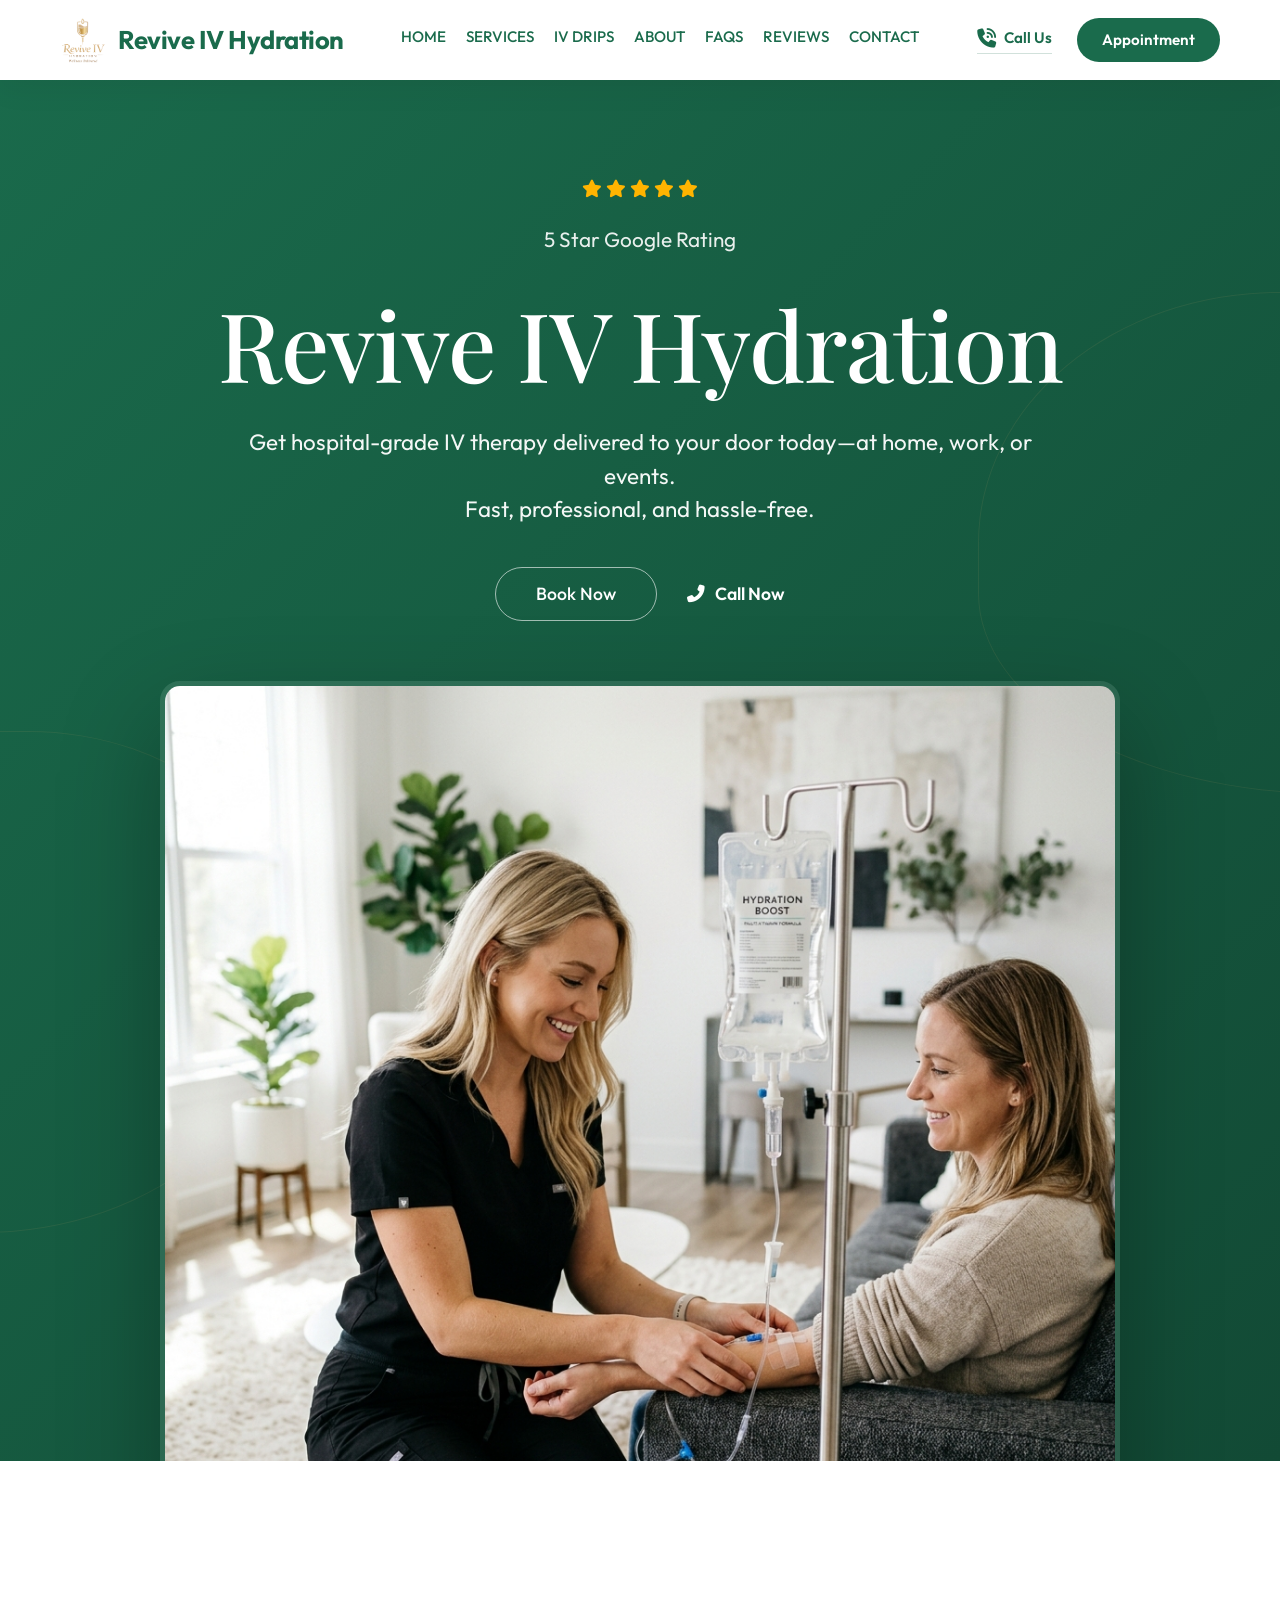
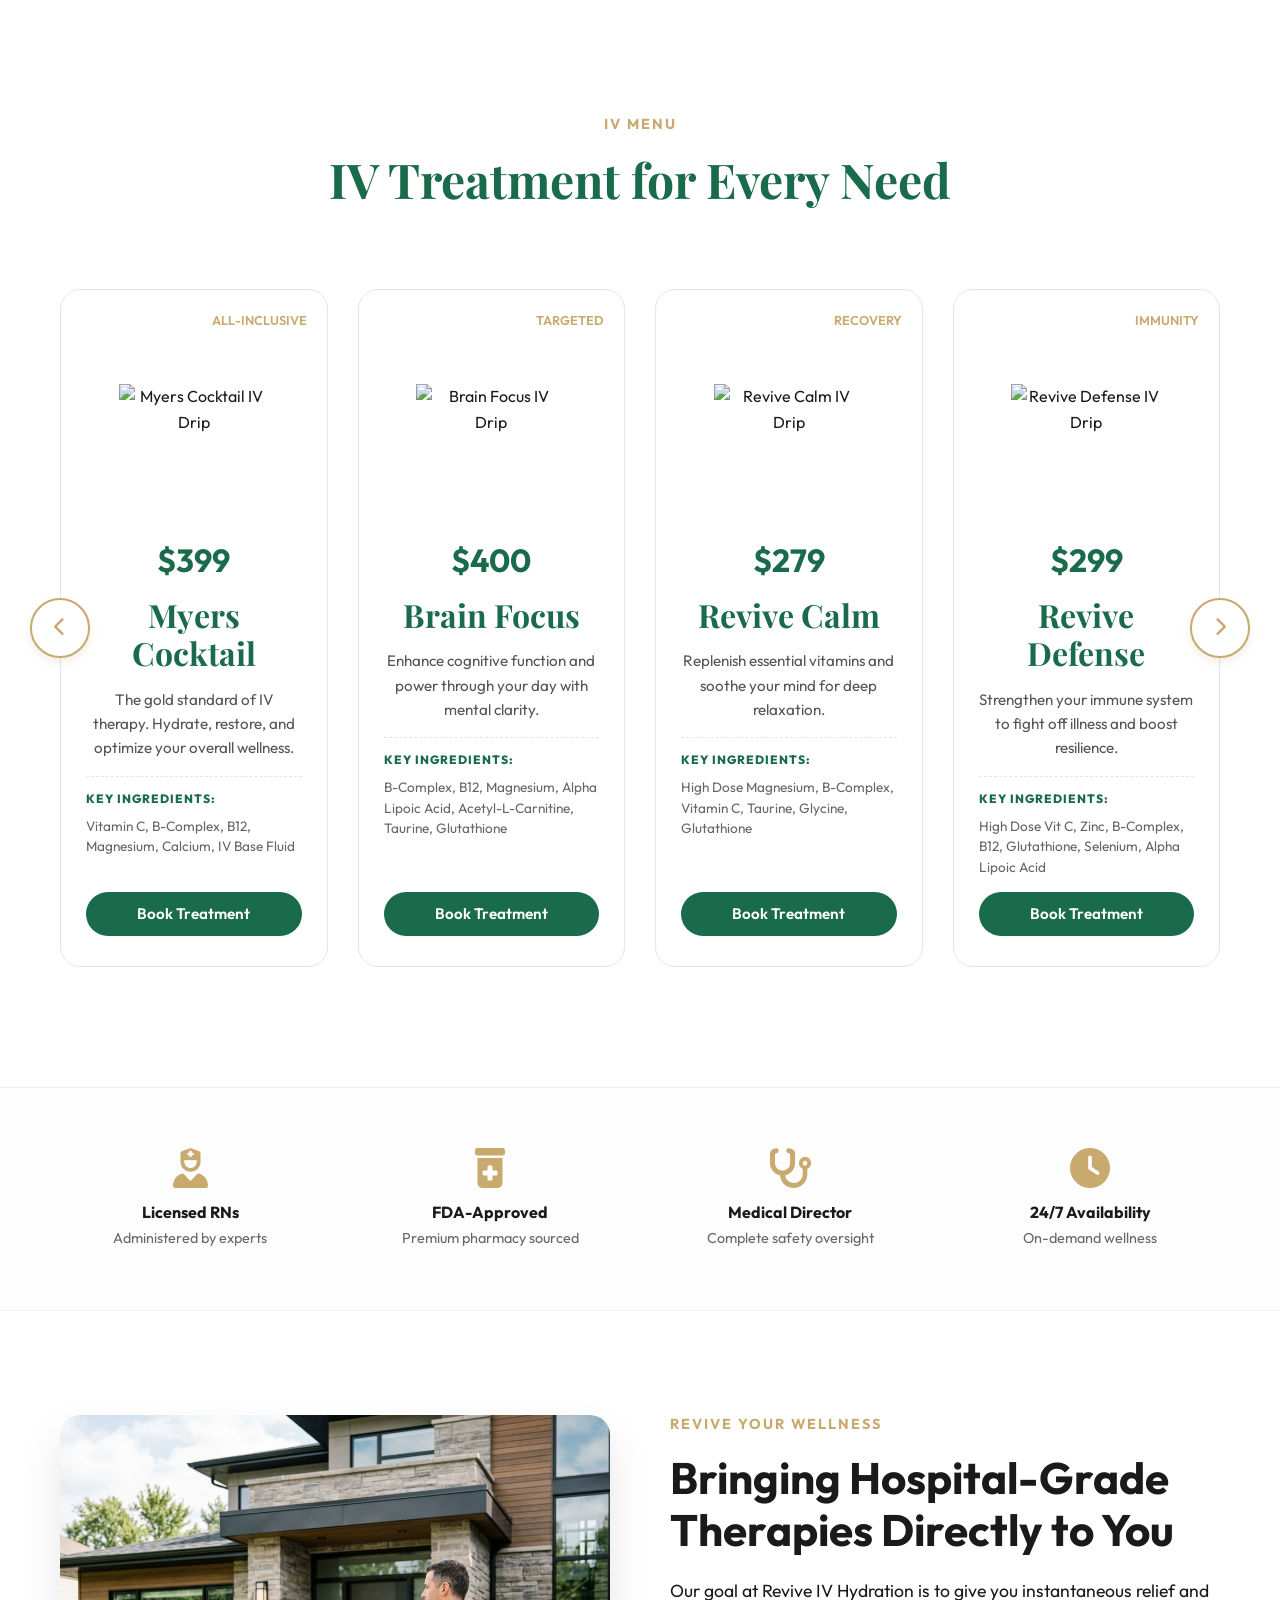
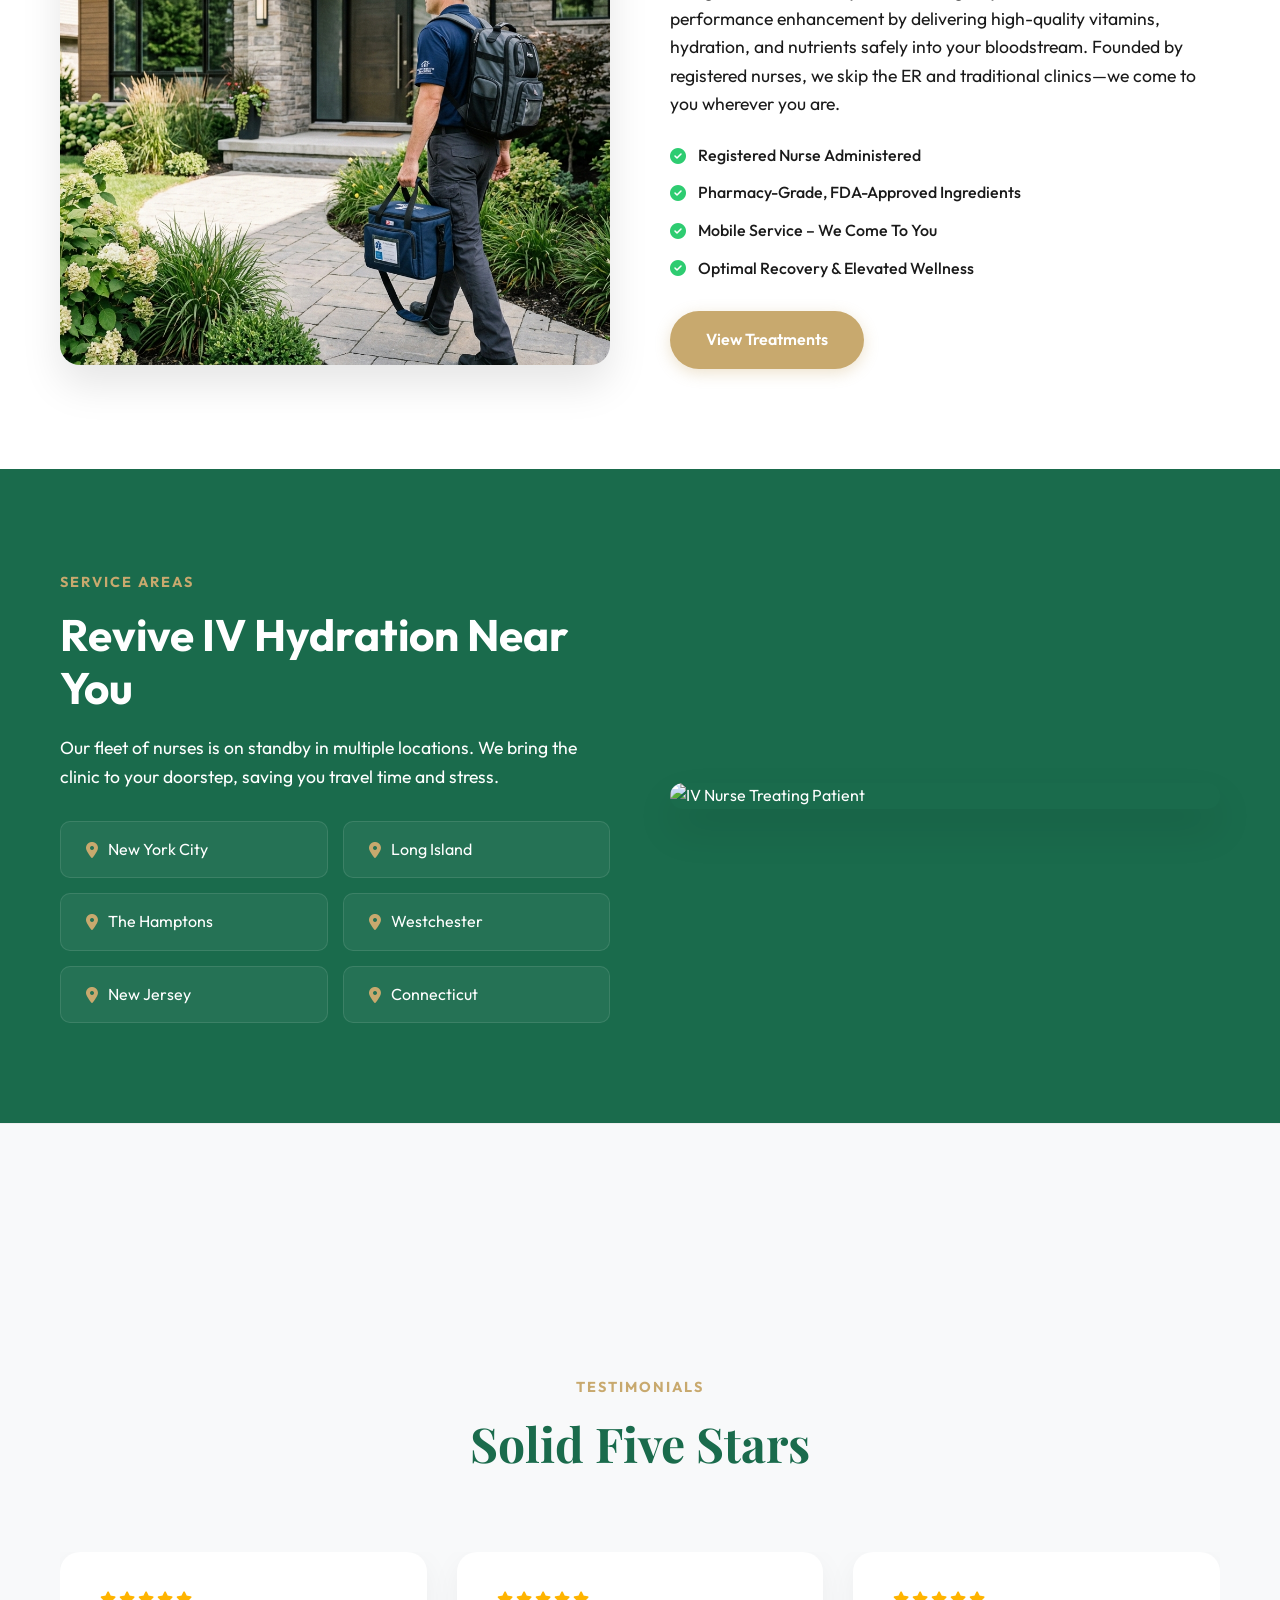
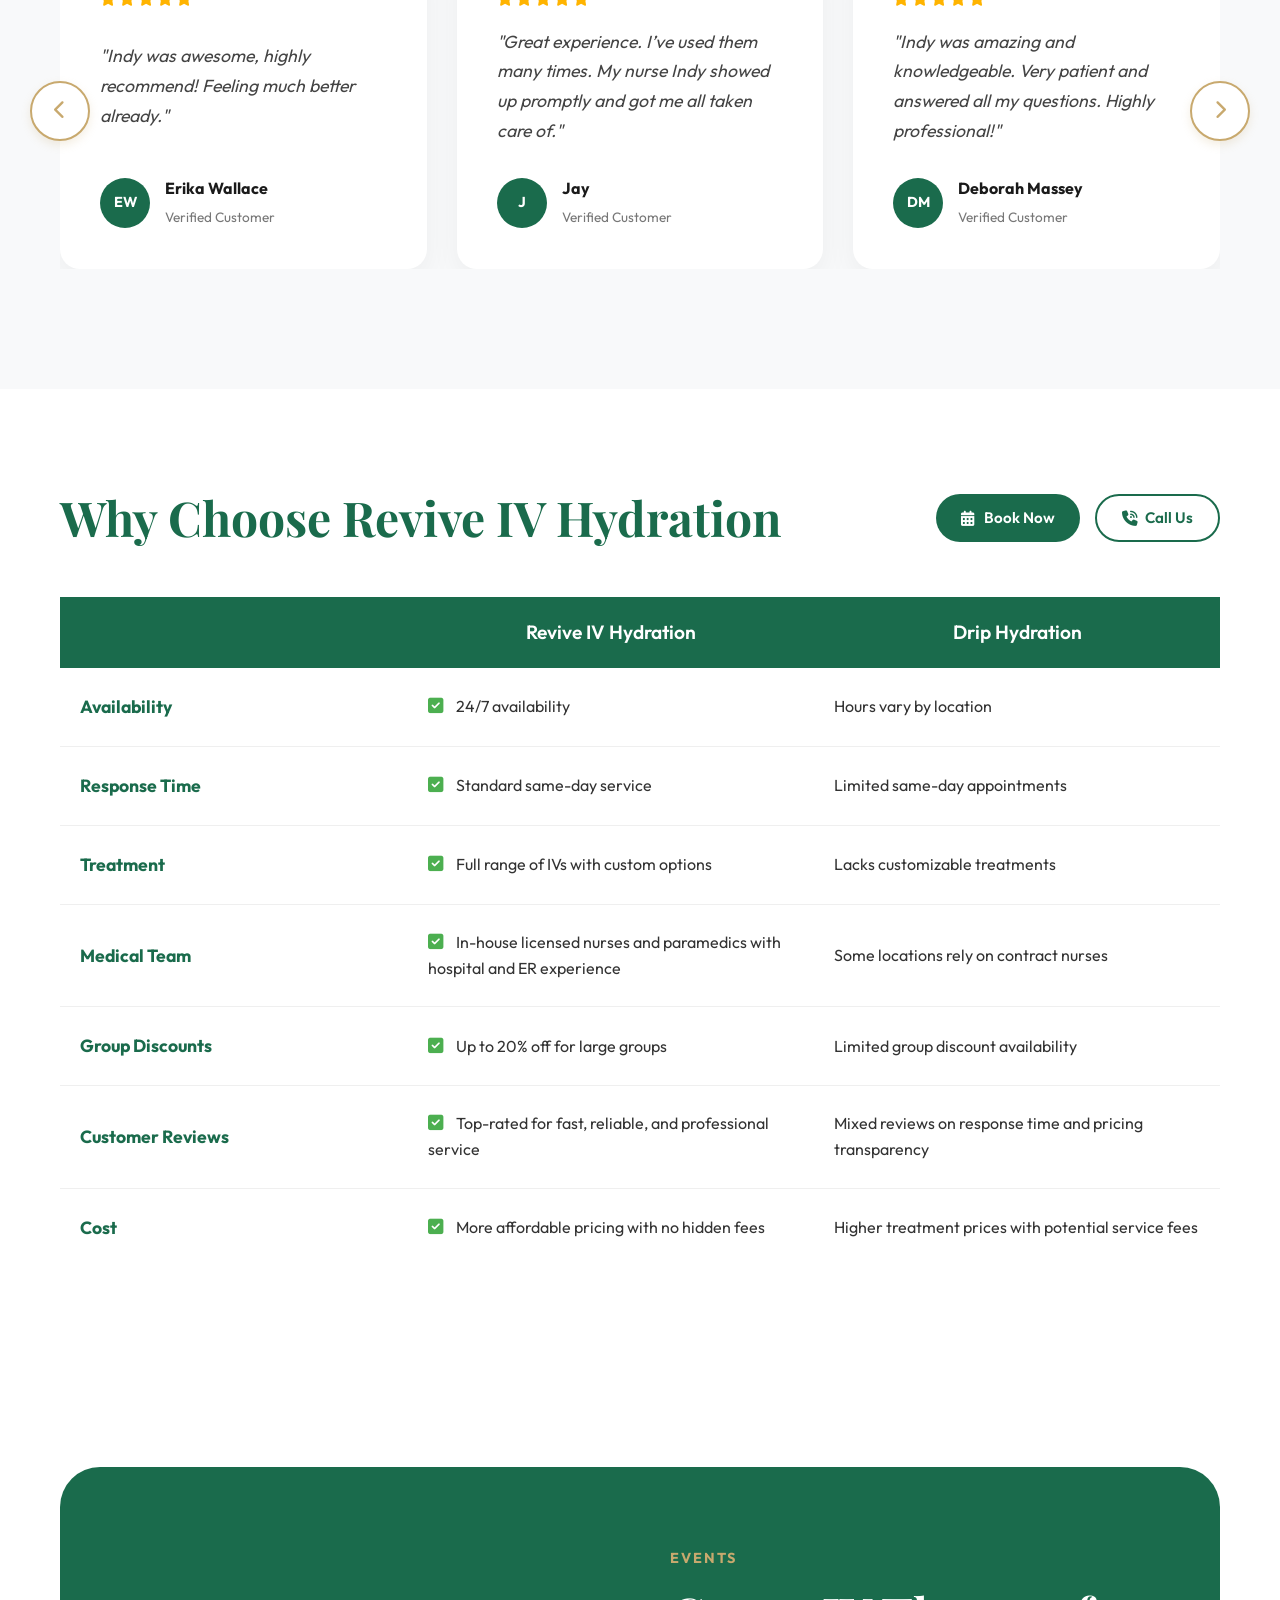
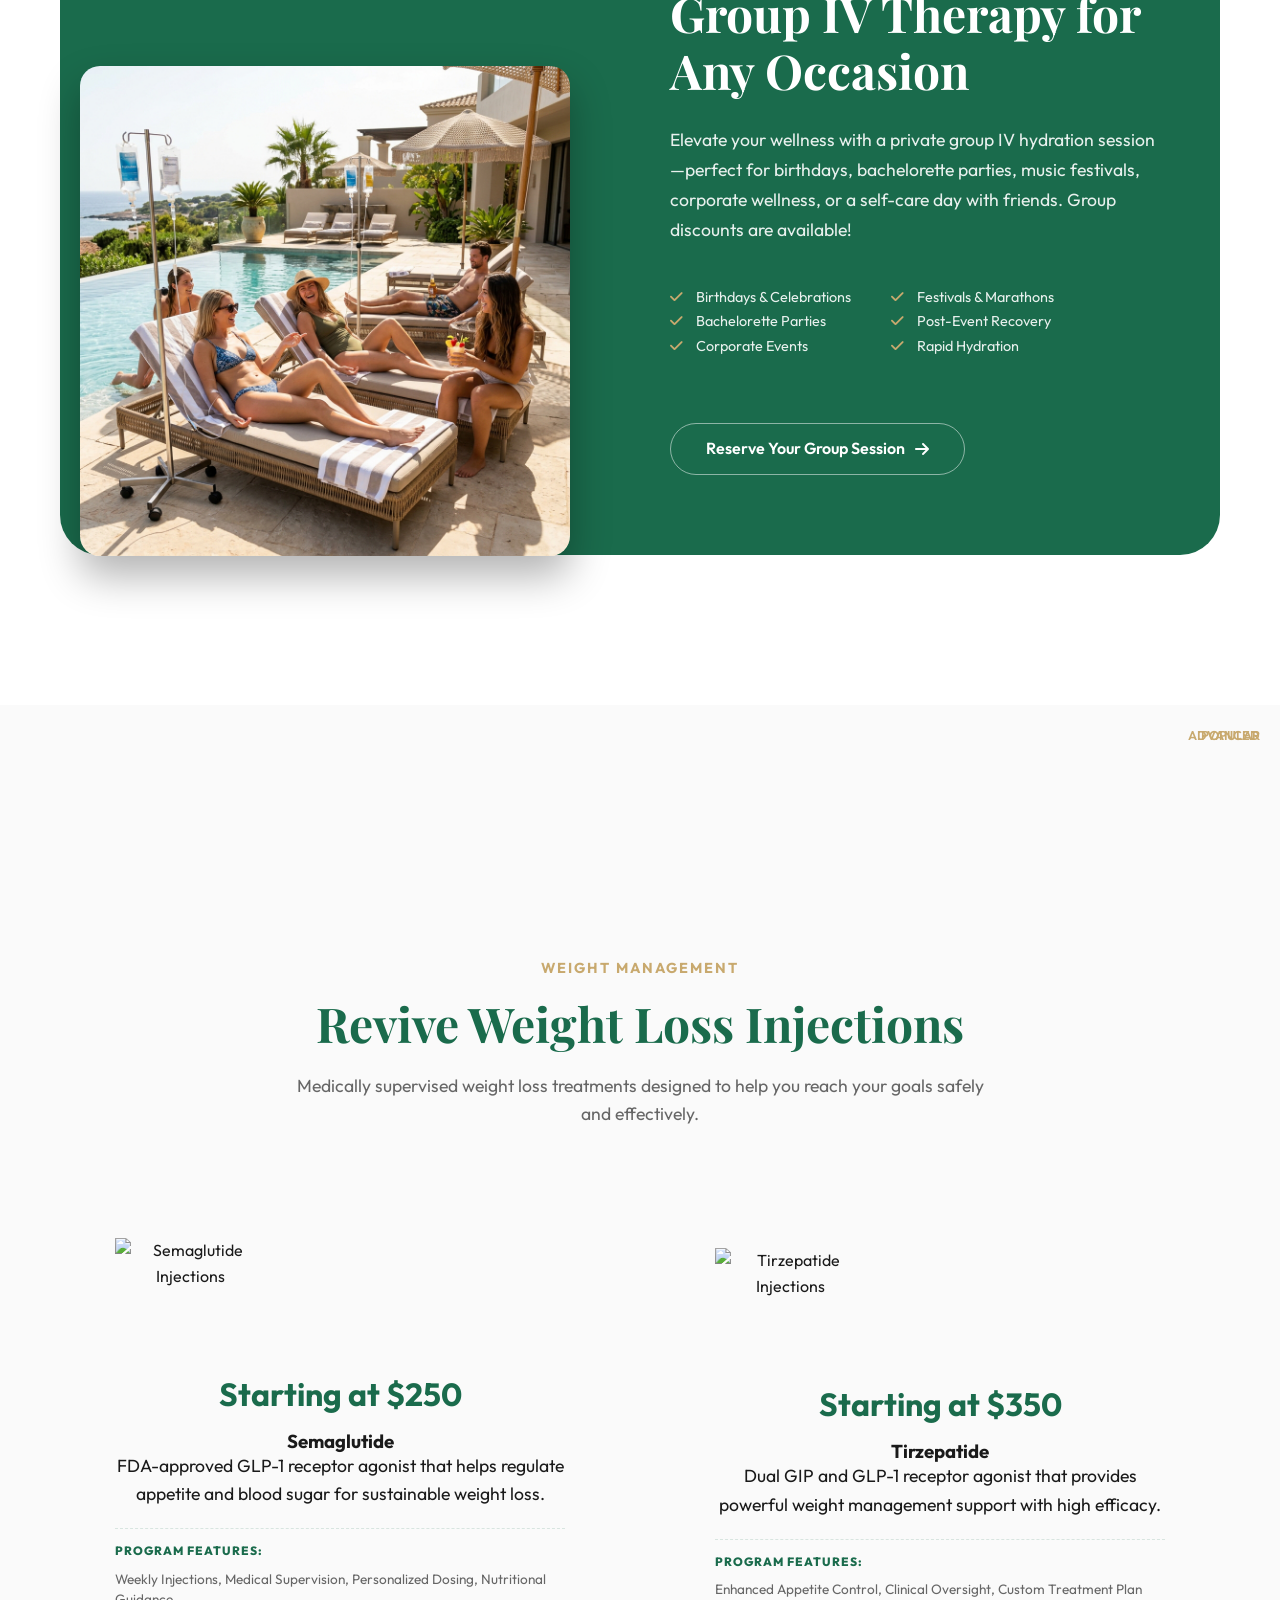
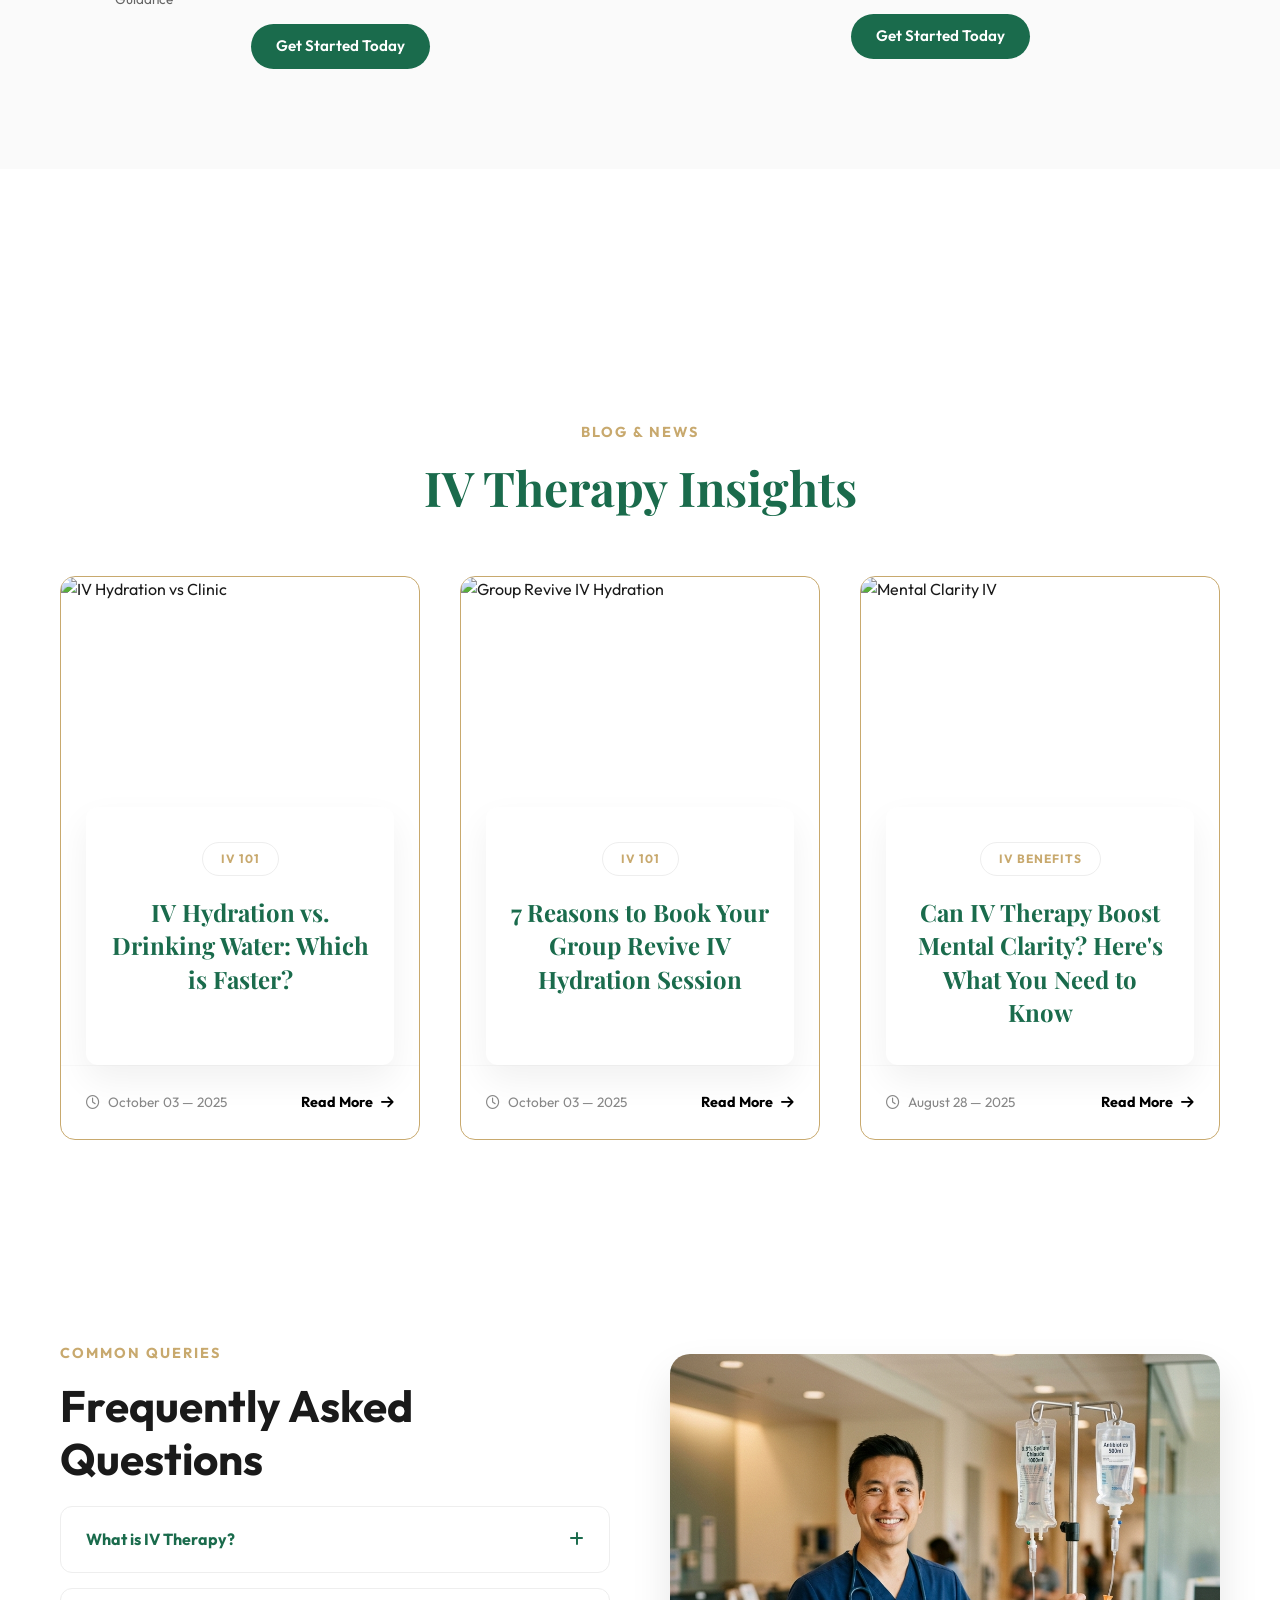
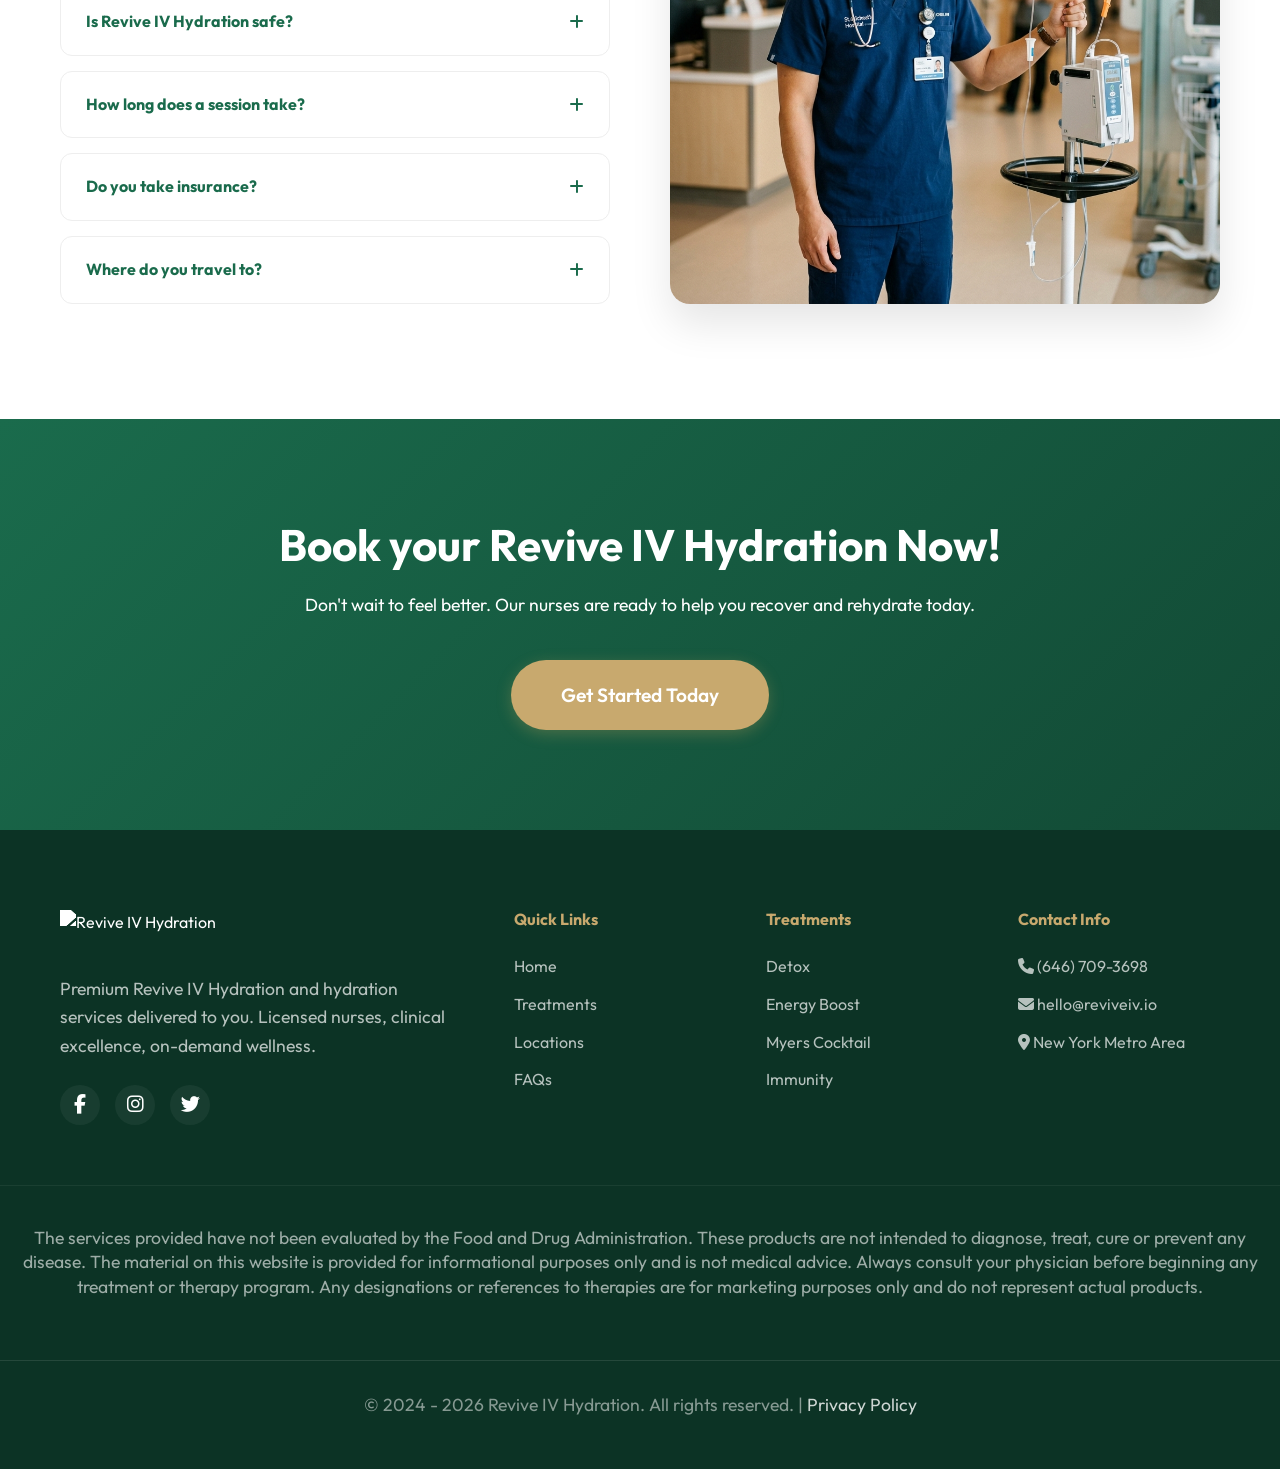
==== index.html @ 1109dfc2 "Update Revive IV site content, styles, and assets" ====
<!DOCTYPE html>
<html lang="en">
<head>
    <meta charset="UTF-8">
    <meta name="viewport" content="width=device-width, initial-scale=1.0">
    <title>IV Therapy & Hydration | Revive IV Hydration</title>
    <meta name="description" content="Feel your best with Revive IV Hydration. We offer professional IV therapy & hydration services at your home, office, or hotel.">
    
    <!-- CSS -->
    <link rel="stylesheet" href="css/style.css">
    
    <!-- Icons -->
    <link rel="stylesheet" href="https://cdnjs.cloudflare.com/ajax/libs/font-awesome/6.4.0/css/all.min.css">
    <style>
        @import url('https://fonts.googleapis.com/css2?family=Outfit:wght@300;400;500;600;700;800&family=Playfair+Display:wght@400;500;600;700&display=swap');
    </style>
</head>
<body>

    <!-- Header -->
    <header>
        <div class="container">
            <a href="#" class="logo">
                <div class="logo-wrapper">
                    <img src="assets/revive-iv-logo.png" alt="Revive IV Hydration Logo" style="height: 45px; width: auto;">
                    <span>Revive IV Hydration</span>
                </div>
            </a>
            
            <nav id="main-nav">
                <ul>
                    <li><a href="#home">HOME</a></li>
                    <li><a href="#about">SERVICES</a></li>
                    <li><a href="#treatments">IV DRIPS</a></li>
                    <li><a href="about.html">ABOUT</a></li>
                    <li><a href="#faq">FAQS</a></li>
                    <li><a href="#reviews">REVIEWS</a></li>
                    <li><a href="#contact">CONTACT</a></li>
                </ul>
            </nav>
            
            <div class="nav-actions">
                <a href="tel:6467093698" class="header-phone">
                    <i class="fa-solid fa-phone-volume"></i> Call Us
                </a>
                <a href="#" class="btn btn-navy-pill">Appointment</a>
                <div class="hamburger" id="mobile-menu-btn">
                    <i class="fas fa-bars"></i>
                </div>
            </div>
        </div>
    </header>

    <main>
        <!-- Hero Section -->
        <section id="home" class="hero">
            <div class="container text-center">
                <div class="hero-content animate-up">
                    <div class="google-rating">
                        <div class="stars">
                            <i class="fas fa-star"></i>
                            <i class="fas fa-star"></i>
                            <i class="fas fa-star"></i>
                            <i class="fas fa-star"></i>
                            <i class="fas fa-star"></i>
                        </div>
                        <span class="rating-text">5 Star Google Rating</span>
                    </div>
                    <h1 class="hero-title">Revive IV Hydration</h1>
                    <p class="hero-subtitle">Get hospital-grade IV therapy delivered to your door today—at home, work, or events.<br>Fast, professional, and hassle-free.</p>
                    <div class="hero-btns justify-center">
                        <a href="#" class="btn btn-pill-outline">Book Now</a>
                        <a href="tel:6467093698" class="call-now">
                            <i class="fas fa-phone-alt"></i> Call Now
                        </a>
                    </div>
                </div>
                <div class="hero-image-wrapper animate-up" style="animation-delay: 0.2s;">
                    <img src="assets/hero_nurse.png" alt="Revive IV Hydration Treatment" class="hero-img-main">
                </div>
            </div>
            
            <div class="hero-waves">
                <!-- Decorative wave lines could go here -->
            </div>
        </section>

        <!-- Treatments Section (Carousel) -->
        <section id="treatments" class="treatments">
            <div class="container">
                <div class="section-header text-center">
                    <span class="tagline-gold">IV Menu</span>
                    <h2 class="playfair-title">IV Treatment for Every Need</h2>
                </div>
                
                <div class="carousel-wrapper">
                    <button class="carousel-btn prev" id="prev-btn"><i class="fas fa-chevron-left"></i></button>
                    <div class="carousel-container">
                        <div class="carousel-track" id="carousel-track">
                            <!-- Myers Cocktail -->
                            <div class="treatment-card">
                                <span class="card-tag">ALL-INCLUSIVE</span>
                                <div class="card-icon-main">
                                    <img src="https://res.cloudinary.com/dpcidympa/image/upload/v1776211331/all-in-one_aqly3o.jpg" alt="Myers Cocktail IV Drip">
                                </div>
                                <div class="card-price">$399</div>
                                <h3>Myers Cocktail</h3>
                                <p>The gold standard of IV therapy. Hydrate, restore, and optimize your overall wellness.</p>
                                <div class="card-ingredients">
                                    <strong>Key Ingredients:</strong>
                                    <span>Vitamin C, B-Complex, B12, Magnesium, Calcium, IV Base Fluid</span>
                                </div>
                                <a href="https://square.link/u/uxhKANzG" class="btn btn-navy-pill">Book Treatment</a>
                            </div>

                            <!-- Brain Focus -->
                            <div class="treatment-card">
                                <span class="card-tag">TARGETED</span>
                                <div class="card-icon-main">
                                    <img src="https://res.cloudinary.com/dpcidympa/image/upload/q_auto/f_auto/v1775948552/ivvv-2-removebg-preview_y6jzjn.png" alt="Brain Focus IV Drip">
                                </div>
                                <div class="card-price">$400</div>
                                <h3>Brain Focus</h3>
                                <p>Enhance cognitive function and power through your day with mental clarity.</p>
                                <div class="card-ingredients">
                                    <strong>Key Ingredients:</strong>
                                    <span>B-Complex, B12, Magnesium, Alpha Lipoic Acid, Acetyl-L-Carnitine, Taurine, Glutathione</span>
                                </div>
                                <a href="https://square.link/u/PByJKXAp" class="btn btn-navy-pill">Book Treatment</a>
                            </div>

                            <!-- Revive Calm -->
                            <div class="treatment-card">
                                <span class="card-tag">RECOVERY</span>
                                <div class="card-icon-main">
                                    <img src="https://res.cloudinary.com/dpcidympa/image/upload/q_auto/f_auto/v1775948552/ivvv-4-removebg-preview_w67nzx.png" alt="Revive Calm IV Drip">
                                </div>
                                <div class="card-price">$279</div>
                                <h3>Revive Calm</h3>
                                <p>Replenish essential vitamins and soothe your mind for deep relaxation.</p>
                                <div class="card-ingredients">
                                    <strong>Key Ingredients:</strong>
                                    <span>High Dose Magnesium, B-Complex, Vitamin C, Taurine, Glycine, Glutathione</span>
                                </div>
                                <a href="https://square.link/u/4GJCGg8t" class="btn btn-navy-pill">Book Treatment</a>
                            </div>

                            <!-- Revive Defense -->
                            <div class="treatment-card">
                                <span class="card-tag">IMMUNITY</span>
                                <div class="card-icon-main">
                                    <img src="https://res.cloudinary.com/dpcidympa/image/upload/q_auto/f_auto/v1775948553/ivvv-3-removebg-preview_umoxbk.png" alt="Revive Defense IV Drip">
                                </div>
                                <div class="card-price">$299</div>
                                <h3>Revive Defense</h3>
                                <p>Strengthen your immune system to fight off illness and boost resilience.</p>
                                <div class="card-ingredients">
                                    <strong>Key Ingredients:</strong>
                                    <span>High Dose Vit C, Zinc, B-Complex, B12, Glutathione, Selenium, Alpha Lipoic Acid</span>
                                </div>
                                <a href="https://square.link/u/UyC1nJok" class="btn btn-navy-pill">Book Treatment</a>
                            </div>

                            <!-- Beautify -->
                            <div class="treatment-card">
                                <span class="card-tag">BEAUTY</span>
                                <div class="card-icon-main">
                                    <img src="https://res.cloudinary.com/dpcidympa/image/upload/q_auto/f_auto/v1775948552/ivvv-5-removebg-preview_fbzea1.png" alt="Beautify IV Drip">
                                </div>
                                <div class="card-price">$299</div>
                                <h3>Beautify</h3>
                                <p>Promote radiant skin, healthy hair, and strong nails with essential beauty nutrients.</p>
                                <div class="card-ingredients">
                                    <strong>Key Ingredients:</strong>
                                    <span>High Dose Glutathione, Vit C, Biotin, B-Complex, Zinc, Alpha Lipoic Acid, Collagen-support</span>
                                </div>
                                <a href="https://square.link/u/Ln9ttxEl" class="btn btn-navy-pill">Book Treatment</a>
                            </div>

                            <!-- Liquid Gold -->
                            <div class="treatment-card">
                                <span class="card-tag">HANGOVER CURE</span>
                                <div class="card-icon-main">
                                    <img src="https://res.cloudinary.com/dpcidympa/image/upload/q_auto/f_auto/v1775948553/ivvv-1-removebg-preview_haxd9b.png" alt="Liquid Gold IV Drip">
                                </div>
                                <div class="card-price">$259</div>
                                <h3>Liquid Gold</h3>
                                <p>The ultimate hydration and vitamin replenishment blend for rapid recovery.</p>
                                <div class="card-ingredients">
                                    <strong>Key Ingredients:</strong>
                                    <span>B-Complex, B12, Vit C, Magnesium, Calcium, Zinc, Electrolytes, Anti-nausea/inf (opt)</span>
                                </div>
                                <a href="https://square.link/u/PZKcRCjW" class="btn btn-navy-pill">Book Treatment</a>
                            </div>

                            <!-- Revive Recovery -->
                            <div class="treatment-card">
                                <span class="card-tag">ATHLETIC RECOVERY</span>
                                <div class="card-icon-main">
                                    <img src="https://res.cloudinary.com/dpcidympa/image/upload/q_auto/f_auto/v1775948553/ivvv-6-removebg-preview_m1jap5.png" alt="Revive Recovery IV Drip">
                                </div>
                                <div class="card-price">$279</div>
                                <h3>Revive Recovery</h3>
                                <p>Accelerate muscle repair, reduce soreness, and bounce back fast from intense physical exertion.</p>
                                <div class="card-ingredients">
                                    <strong>Key Ingredients:</strong>
                                    <span>Electrolytes, Magnesium, B-Complex, B12, Vit C, Amino Acids, Taurine</span>
                                </div>
                                <a href="https://square.link/u/Tb6Mtc3w" class="btn btn-navy-pill">Book Treatment</a>
                            </div>
                        </div>
                    </div>
                    <button class="carousel-btn next" id="next-btn"><i class="fas fa-chevron-right"></i></button>
                </div>
            </div>
        </section>

        <!-- Trust Badges Section -->
        <section class="trust-badges" style="padding: 60px 0; background: #fdfdfd; border-top: 1px solid #eee; border-bottom: 1px solid #eee;">
            <div class="container">
                <div class="trust-grid" style="display: grid; grid-template-columns: repeat(auto-fit, minmax(200px, 1fr)); gap: 40px; text-align: center;">
                    <div class="trust-item">
                        <i class="fas fa-user-nurse" style="font-size: 2.5rem; color: var(--accent); margin-bottom: 15px;"></i>
                        <h4 style="margin-bottom: 5px;">Licensed RNs</h4>
                        <p style="font-size: 0.9rem; color: #666; margin-bottom: 0;">Administered by experts</p>
                    </div>
                    <div class="trust-item">
                        <i class="fas fa-prescription-bottle-medical" style="font-size: 2.5rem; color: var(--accent); margin-bottom: 15px;"></i>
                        <h4 style="margin-bottom: 5px;">FDA-Approved</h4>
                        <p style="font-size: 0.9rem; color: #666; margin-bottom: 0;">Premium pharmacy sourced</p>
                    </div>
                    <div class="trust-item">
                        <i class="fas fa-stethoscope" style="font-size: 2.5rem; color: var(--accent); margin-bottom: 15px;"></i>
                        <h4 style="margin-bottom: 5px;">Medical Director</h4>
                        <p style="font-size: 0.9rem; color: #666; margin-bottom: 0;">Complete safety oversight</p>
                    </div>
                    <div class="trust-item">
                        <i class="fas fa-clock" style="font-size: 2.5rem; color: var(--accent); margin-bottom: 15px;"></i>
                        <h4 style="margin-bottom: 5px;">24/7 Availability</h4>
                        <p style="font-size: 0.9rem; color: #666; margin-bottom: 0;">On-demand wellness</p>
                    </div>
                </div>
            </div>
        </section>

        <!-- Recovery Section -->
        <section id="about" class="recovery">
            <div class="container grid-2">
                <div class="feature-image">
                    <img src="assets/delivery.png" alt="Nurse at Door">
                </div>
                <div class="feature-content">
                    <span class="tagline-gold">Revive Your Wellness</span>
                    <h2>Bringing Hospital-Grade Therapies Directly to You</h2>
                    <p>Our goal at Revive IV Hydration is to give you instantaneous relief and performance enhancement by delivering high-quality vitamins, hydration, and nutrients safely into your bloodstream. Founded by registered nurses, we skip the ER and traditional clinics—we come to you wherever you are.</p>
                    <ul class="feature-list">
                        <li><i class="fas fa-check-circle"></i> Registered Nurse Administered</li>
                        <li><i class="fas fa-check-circle"></i> Pharmacy-Grade, FDA-Approved Ingredients</li>
                        <li><i class="fas fa-check-circle"></i> Mobile Service – We Come To You</li>
                        <li><i class="fas fa-check-circle"></i> Optimal Recovery & Elevated Wellness</li>
                    </ul>
                    <a href="#treatments" class="btn btn-gold">View Treatments</a>
                </div>
            </div>
        </section>

        <!-- Locations Section -->
        <section id="locations" class="locations">
            <div class="container grid-2">
                <div class="locations-content">
                    <span class="tagline-gold">Service Areas</span>
                    <h2>Revive IV Hydration Near You</h2>
                    <p>Our fleet of nurses is on standby in multiple locations. We bring the clinic to your doorstep, saving you travel time and stress.</p>
                    <div class="locations-list">
                        <div class="location-item"><i class="fas fa-location-dot"></i> New York City</div>
                        <div class="location-item"><i class="fas fa-location-dot"></i> Long Island</div>
                        <div class="location-item"><i class="fas fa-location-dot"></i> The Hamptons</div>
                        <div class="location-item"><i class="fas fa-location-dot"></i> Westchester</div>
                        <div class="location-item"><i class="fas fa-location-dot"></i> New Jersey</div>
                        <div class="location-item"><i class="fas fa-location-dot"></i> Connecticut</div>
                    </div>
                </div>
                <div class="feature-image">
                    <img src="https://mobileivdrip.com/wp-content/uploads/2024/09/IV-Therapy-Scottsdale.webp" alt="IV Nurse Treating Patient">
                </div>
            </div>
        </section>

        <!-- Testimonials (Carousel) -->
        <section id="reviews" class="testimonials">
            <div class="container">
                <div class="section-header text-center">
                    <span class="tagline-gold">Testimonials</span>
                    <h2 class="playfair-title">Solid Five Stars</h2>
                </div>
                
                <div class="reviews-wrapper">
                    <button class="carousel-btn prev" id="rev-prev-btn"><i class="fas fa-chevron-left"></i></button>
                    <div class="reviews-container">
                        <div class="reviews-track" id="reviews-track">
                            <div class="review-card">
                                <div class="stars"><i class="fas fa-star"></i><i class="fas fa-star"></i><i class="fas fa-star"></i><i class="fas fa-star"></i><i class="fas fa-star"></i></div>
                                <p>"Indy was awesome, highly recommend! Feeling much better already."</p>
                                <div class="reviewer">
                                    <div class="reviewer-img">EW</div>
                                    <div class="reviewer-info">
                                        <strong>Erika Wallace</strong>
                                        <span>Verified Customer</span>
                                    </div>
                                </div>
                            </div>
                            <div class="review-card">
                                <div class="stars"><i class="fas fa-star"></i><i class="fas fa-star"></i><i class="fas fa-star"></i><i class="fas fa-star"></i><i class="fas fa-star"></i></div>
                                <p>"Great experience. I’ve used them many times. My nurse Indy showed up promptly and got me all taken care of."</p>
                                <div class="reviewer">
                                    <div class="reviewer-img">J</div>
                                    <div class="reviewer-info">
                                        <strong>Jay</strong>
                                        <span>Verified Customer</span>
                                    </div>
                                </div>
                            </div>
                            <div class="review-card">
                                <div class="stars"><i class="fas fa-star"></i><i class="fas fa-star"></i><i class="fas fa-star"></i><i class="fas fa-star"></i><i class="fas fa-star"></i></div>
                                <p>"Indy was amazing and knowledgeable. Very patient and answered all my questions. Highly professional!"</p>
                                <div class="reviewer">
                                    <div class="reviewer-img">DM</div>
                                    <div class="reviewer-info">
                                        <strong>Deborah Massey</strong>
                                        <span>Verified Customer</span>
                                    </div>
                                </div>
                            </div>
                            <!-- Duplicate for smoother loop if needed, or handled via JS -->
                        </div>
                    </div>
                    <button class="carousel-btn next" id="rev-next-btn"><i class="fas fa-chevron-right"></i></button>
                </div>
            </div>
        </section>

        <!-- Comparison Section -->
        <section class="comparison">
            <div class="container">
                <div class="comparison-header">
                    <h2 class="playfair-title">Why Choose Revive IV Hydration</h2>
                    <div class="header-actions">
                        <a href="#" class="btn btn-navy-pill"><i class="fas fa-calendar-alt"></i> Book Now</a>
                        <a href="tel:6467093698" class="btn btn-outline-pill"><i class="fa-solid fa-phone-volume"></i> Call Us</a>
                    </div>
                </div>
                
                <div class="table-wrapper">
                    <table class="comparison-table">
                        <thead>
                            <tr>
                                <th></th>
                                <th>Revive IV Hydration</th>
                                <th>Drip Hydration</th>
                            </tr>
                        </thead>
                        <tbody>
                            <tr>
                                <td><strong>Availability</strong></td>
                                <td><i class="fas fa-check-square"></i> 24/7 availability</td>
                                <td>Hours vary by location</td>
                            </tr>
                            <tr>
                                <td><strong>Response Time</strong></td>
                                <td><i class="fas fa-check-square"></i> Standard same-day service</td>
                                <td>Limited same-day appointments</td>
                            </tr>
                            <tr>
                                <td><strong>Treatment</strong></td>
                                <td><i class="fas fa-check-square"></i> Full range of IVs with custom options</td>
                                <td>Lacks customizable treatments</td>
                            </tr>
                            <tr>
                                <td><strong>Medical Team</strong></td>
                                <td><i class="fas fa-check-square"></i> In-house licensed nurses and paramedics with hospital and ER experience</td>
                                <td>Some locations rely on contract nurses</td>
                            </tr>
                            <tr>
                                <td><strong>Group Discounts</strong></td>
                                <td><i class="fas fa-check-square"></i> Up to 20% off for large groups</td>
                                <td>Limited group discount availability</td>
                            </tr>
                            <tr>
                                <td><strong>Customer Reviews</strong></td>
                                <td><i class="fas fa-check-square"></i> Top-rated for fast, reliable, and professional service</td>
                                <td>Mixed reviews on response time and pricing transparency</td>
                            </tr>
                            <tr>
                                <td><strong>Cost</strong></td>
                                <td><i class="fas fa-check-square"></i> More affordable pricing with no hidden fees</td>
                                <td>Higher treatment prices with potential service fees</td>
                            </tr>
                        </tbody>
                    </table>
                </div>
            </div>
        </section>

        <!-- Events & Group Therapy Section -->
        <section id="events" class="events-group">
            <div class="container">
                <div class="events-box">
                    <div class="events-grid">
                        <div class="events-image-col">
                            <img src="assets/poolside.png" alt="Group IV Therapy Poolside" class="overlap-image">
                        </div>
                        <div class="events-content-col">
                            <span class="tagline-gold-small">Events</span>
                            <h2 class="playfair-title white-text">Group IV Therapy for Any Occasion</h2>
                            <p class="white-text-p">Elevate your wellness with a private group IV hydration session—perfect for birthdays, bachelorette parties, music festivals, corporate wellness, or a self-care day with friends. Group discounts are available!</p>
                            <div style="display: flex; gap: 40px; margin: 25px 0;">
                                <ul class="white-text-p" style="list-style: none; padding: 0; font-size: 0.9rem;">
                                    <li><i class="fas fa-check" style="color: var(--accent); margin-right: 10px;"></i> Birthdays & Celebrations</li>
                                    <li><i class="fas fa-check" style="color: var(--accent); margin-right: 10px;"></i> Bachelorette Parties</li>
                                    <li><i class="fas fa-check" style="color: var(--accent); margin-right: 10px;"></i> Corporate Events</li>
                                </ul>
                                <ul class="white-text-p" style="list-style: none; padding: 0; font-size: 0.9rem;">
                                    <li><i class="fas fa-check" style="color: var(--accent); margin-right: 10px;"></i> Festivals & Marathons</li>
                                    <li><i class="fas fa-check" style="color: var(--accent); margin-right: 10px;"></i> Post-Event Recovery</li>
                                    <li><i class="fas fa-check" style="color: var(--accent); margin-right: 10px;"></i> Rapid Hydration</li>
                                </ul>
                            </div>
                            <a href="#" class="btn btn-outline-white-pill">Reserve Your Group Session <i class="fas fa-arrow-right"></i></a>
                        </div>
                    </div>
                </div>
            </div>
        </section>

        <!-- Revive Weight Loss Injections Section -->
        <section id="weight-loss" class="weight-loss" style="padding: 100px 0; background: #fafafa;">
            <div class="container">
                <div class="section-header text-center" style="margin-bottom: 60px;">
                    <span class="tagline-gold">Weight Management</span>
                    <h2 class="playfair-title">Revive Weight Loss Injections</h2>
                    <p style="max-width: 700px; margin: 0 auto; color: #666;">Medically supervised weight loss treatments designed to help you reach your goals safely and effectively.</p>
                </div>
                
                <div class="grid-2" style="gap: 40px; justify-items: center;">
                    <!-- Semaglutide -->
                    <div class="treatment-card" style="width: 100%; max-width: 450px; text-align: center;">
                        <span class="card-tag">POPULAR</span>
                        <div class="card-icon-main" style="height: 150px;">
                            <img src="https://mobileivdrip.com/wp-content/uploads/2024/09/semaglutide.webp" alt="Semaglutide Injections" style="max-height: 120px;">
                        </div>
                        <div class="card-price">Starting at $250</div>
                        <h3>Semaglutide</h3>
                        <p>FDA-approved GLP-1 receptor agonist that helps regulate appetite and blood sugar for sustainable weight loss.</p>
                        <div class="card-ingredients">
                            <strong>Program Features:</strong>
                            <span>Weekly Injections, Medical Supervision, Personalized Dosing, Nutritional Guidance</span>
                        </div>
                        <a href="#" class="btn btn-navy-pill">Get Started Today</a>
                    </div>

                    <!-- Tirzepatide -->
                    <div class="treatment-card" style="width: 100%; max-width: 450px; text-align: center;">
                        <span class="card-tag">ADVANCED</span>
                        <div class="card-icon-main" style="height: 150px;">
                            <img src="https://mobileivdrip.com/wp-content/uploads/2024/09/tirzepatide.webp" alt="Tirzepatide Injections" style="max-height: 120px;">
                        </div>
                        <div class="card-price">Starting at $350</div>
                        <h3>Tirzepatide</h3>
                        <p>Dual GIP and GLP-1 receptor agonist that provides powerful weight management support with high efficacy.</p>
                        <div class="card-ingredients">
                            <strong>Program Features:</strong>
                            <span>Enhanced Appetite Control, Clinical Oversight, Custom Treatment Plan</span>
                        </div>
                        <a href="#" class="btn btn-navy-pill">Get Started Today</a>
                    </div>
                </div>
            </div>
        </section>

        <!-- Blog Section (Insights) -->
        <section id="blog" class="blog">
            <div class="container">
                <div class="section-header text-center">
                    <span class="tagline-gold">Blog & News</span>
                    <h2 class="playfair-title">IV Therapy Insights</h2>
                </div>
                
                <div class="blog-grid">
                    <!-- Post 1 -->
                    <div class="blog-card">
                        <div class="blog-image">
                            <img src="https://images.unsplash.com/photo-1576091160399-112ba8d25d1d?auto=format&fit=crop&w=800" alt="IV Hydration vs Clinic">
                        </div>
                        <div class="blog-info-box">
                            <span class="category-pill">IV 101</span>
                            <h3>IV Hydration vs. Drinking Water: Which is Faster?</h3>
                        </div>
                        <div class="blog-footer">
                            <span class="blog-date"><i class="far fa-clock"></i> October 03 — 2025</span>
                            <a href="#" class="read-more">Read More <i class="fas fa-arrow-right"></i></a>
                        </div>
                    </div>
                    
                    <!-- Post 2 -->
                    <div class="blog-card">
                        <div class="blog-image">
                            <img src="https://images.unsplash.com/photo-1511632765486-a01980e01a18?auto=format&fit=crop&w=800" alt="Group Revive IV Hydration">
                        </div>
                        <div class="blog-info-box">
                            <span class="category-pill">IV 101</span>
                            <h3>7 Reasons to Book Your Group Revive IV Hydration Session</h3>
                        </div>
                        <div class="blog-footer">
                            <span class="blog-date"><i class="far fa-clock"></i> October 03 — 2025</span>
                            <a href="#" class="read-more">Read More <i class="fas fa-arrow-right"></i></a>
                        </div>
                    </div>
                    
                    <!-- Post 3 -->
                    <div class="blog-card">
                        <div class="blog-image">
                            <img src="https://images.unsplash.com/photo-1559757175-5700dde675bc?auto=format&fit=crop&w=800" alt="Mental Clarity IV">
                        </div>
                        <div class="blog-info-box">
                            <span class="category-pill">IV BENEFITS</span>
                            <h3>Can IV Therapy Boost Mental Clarity? Here's What You Need to Know</h3>
                        </div>
                        <div class="blog-footer">
                            <span class="blog-date"><i class="far fa-clock"></i> August 28 — 2025</span>
                            <a href="#" class="read-more">Read More <i class="fas fa-arrow-right"></i></a>
                        </div>
                    </div>
                </div>
            </div>
        </section>

        <!-- FAQ Section -->
        <section id="faq" class="faq-section" style="background: white;">
            <div class="container grid-2">
                <div class="faq-accordion">
                    <span class="tagline-gold">Common Queries</span>
                    <h2>Frequently Asked Questions</h2>
                    <div class="accordion">
                        <div class="accordion-item">
                            <div class="accordion-header">
                                <span>What is IV Therapy?</span>
                                <i class="fas fa-plus"></i>
                            </div>
                            <div class="accordion-content">
                                <p>IV Therapy is a medical treatment that delivers fluids, vitamins, and minerals directly into the bloodstream for 100% absorption and immediate results.</p>
                            </div>
                        </div>
                        <div class="accordion-item">
                            <div class="accordion-header">
                                <span>Is Revive IV Hydration safe?</span>
                                <i class="fas fa-plus"></i>
                            </div>
                            <div class="accordion-content">
                                <p>Yes! All treatments are administered by licensed Registered Nurses following strict medical protocols and oversight from our medical director.</p>
                            </div>
                        </div>
                        <div class="accordion-item">
                            <div class="accordion-header">
                                <span>How long does a session take?</span>
                                <i class="fas fa-plus"></i>
                            </div>
                            <div class="accordion-content">
                                <p>A typical IV drip appointment takes between 45 to 60 minutes from start to finish, depending on the treatment type.</p>
                            </div>
                        </div>
                        <div class="accordion-item">
                            <div class="accordion-header">
                                <span>Do you take insurance?</span>
                                <i class="fas fa-plus"></i>
                            </div>
                            <div class="accordion-content">
                                <p>We do not accept insurance; however, we can provide you with a superbill that you can submit to your insurance for potential reimbursement. We also accept HSA and FSA cards.</p>
                            </div>
                        </div>
                        <div class="accordion-item">
                            <div class="accordion-header">
                                <span>Where do you travel to?</span>
                                <i class="fas fa-plus"></i>
                            </div>
                            <div class="accordion-content">
                                <p>We serve all of New York City (Manhattan, Brooklyn, Queens), Long Island, The Hamptons, and parts of New Jersey and Connecticut Suburbs.</p>
                            </div>
                        </div>
                    </div>
                </div>
                <div class="feature-image">
                    <img src="assets/faq.png" alt="Professional Nurse">
                </div>
            </div>
        </section>

        <!-- CTA Banner -->
        <section class="cta-banner">
            <div class="container">
                <h2>Book your Revive IV Hydration Now!</h2>
                <p>Don't wait to feel better. Our nurses are ready to help you recover and rehydrate today.</p>
                <a href="#" class="btn btn-gold" style="padding: 20px 50px; font-size: 1.2rem; margin-top: 20px;">Get Started Today</a>
            </div>
        </section>
    </main>

    <!-- Footer -->
    <footer id="contact">
        <div class="container footer-grid">
            <div class="footer-col brand">
                <a href="#" class="logo">
                    <img src="https://mobileivdrip.com/wp-content/uploads/2025/03/MIVD-Logo-Primary-H.svg" alt="Revive IV Hydration" style="filter: brightness(0) invert(1);">
                </a>
                <p style="margin-top: 20px; opacity: 0.7;">Premium Revive IV Hydration and hydration services delivered to you. Licensed nurses, clinical excellence, on-demand wellness.</p>
                <div class="social-links">
                    <a href="#"><i class="fab fa-facebook-f"></i></a>
                    <a href="#"><i class="fab fa-instagram"></i></a>
                    <a href="#"><i class="fab fa-twitter"></i></a>
                </div>
            </div>
            
            <div class="footer-col">
                <h4>Quick Links</h4>
                <ul>
                    <li><a href="#home">Home</a></li>
                    <li><a href="#treatments">Treatments</a></li>
                    <li><a href="#locations">Locations</a></li>
                    <li><a href="#faq">FAQs</a></li>
                </ul>
            </div>
            
            <div class="footer-col">
                <h4>Treatments</h4>
                <ul>
                    <li><a href="#">Detox</a></li>
                    <li><a href="#">Energy Boost</a></li>
                    <li><a href="#">Myers Cocktail</a></li>
                    <li><a href="#">Immunity</a></li>
                </ul>
            </div>
            
            <div class="footer-col">
                <h4>Contact Info</h4>
                <ul>
                    <li><i class="fas fa-phone"></i> (646) 709-3698</li>
                    <li><i class="fas fa-envelope"></i> hello@reviveiv.io</li>
                    <li><i class="fas fa-location-dot"></i> New York Metro Area</li>
                </ul>
            </div>
        </div>
        <div class="disclaimer-footer" style="padding: 40px 20px; border-top: 1px solid rgba(255,255,255,0.1); font-size: 0.8rem; opacity: 0.6; line-height: 1.4; text-align: center;">
            <p>The services provided have not been evaluated by the Food and Drug Administration. These products are not intended to diagnose, treat, cure or prevent any disease. The material on this website is provided for informational purposes only and is not medical advice. Always consult your physician before beginning any treatment or therapy program. Any designations or references to therapies are for marketing purposes only and do not represent actual products.</p>
        </div>
        <div class="footer-bottom">
            <p>&copy; 2024 - 2026 Revive IV Hydration. All rights reserved. | <a href="#" style="color: white; opacity: 0.8;">Privacy Policy</a></p>
        </div>
    </footer>

    <!-- JS -->
    <script src="js/main.js"></script>
</body>
</html>
---- css/style.css ----
/* 
    Mobile IV Drip - Premium Design System
    Version: 2.0
*/

@import url('https://fonts.googleapis.com/css2?family=Outfit:wght@300;400;500;600;700;800&display=swap');

:root {
    --primary: #1a6b4c; /* Forest Green */
    --primary-dark: #124a35;
    --primary-light: #258561;
    --accent: #c8a96e; /* Warm Gold */
    --accent-hover: #b5965e;
    --gold: #FFD700;
    --text-dark: #1a1a1a;
    --text-muted: #666;
    --bg-light: #F8F9FA;
    --white: #ffffff;
    --transition: all 0.3s cubic-bezier(0.4, 0, 0.2, 1);
    --container-width: 1200px;
    --header-height: 80px;
    --shadow: 0 10px 30px rgba(0, 0, 0, 0.05);
    --shadow-hover: 0 20px 40px rgba(0, 0, 0, 0.1);
}

/* Global Reset */
* {
    margin: 0;
    padding: 0;
    box-sizing: border-box;
}

html {
    scroll-behavior: smooth;
}

body {
    font-family: 'Outfit', sans-serif;
    color: var(--text-dark);
    line-height: 1.6;
    overflow-x: hidden;
    background-color: var(--white);
}

ul { list-style: none; }
a { text-decoration: none; color: inherit; transition: var(--transition); }
img { max-width: 100%; height: auto; display: block; }

.container {
    max-width: var(--container-width);
    margin: 0 auto;
    padding: 0 20px;
}

section { padding: 100px 0; }

/* Typography */
h1, h2, h3, h4, h5 { font-weight: 700; line-height: 1.2; }
h1 { font-size: clamp(3rem, 6vw, 4.5rem); margin-bottom: 20px; }
h2 { font-size: clamp(2rem, 4vw, 2.75rem); margin-bottom: 20px; }
p { margin-bottom: 20px; font-size: 1.1rem; }

.tagline-gold {
    color: var(--accent);
    font-weight: 700;
    text-transform: uppercase;
    letter-spacing: 2px;
    font-size: 0.9rem;
    display: inline-block;
    margin-bottom: 15px;
}

/* Buttons */
.btn {
    display: inline-flex;
    align-items: center;
    justify-content: center;
    padding: 16px 36px;
    border-radius: 50px;
    font-weight: 600;
    font-size: 1rem;
    cursor: pointer;
    border: none;
    gap: 10px;
    transition: var(--transition);
}

.btn-gold { background: var(--accent); color: var(--white); box-shadow: 0 4px 15px rgba(197, 160, 89, 0.3); }
.btn-gold:hover {
    background: var(--accent-hover);
    transform: translateY(-3px);
    box-shadow: 0 8px 25px rgba(197, 160, 89, 0.5);
}

.btn-outline { background: transparent; border: 2px solid var(--accent); color: var(--accent); }
.btn-outline:hover { 
    background: var(--accent); 
    color: var(--white);
    transform: translateY(-3px);
    box-shadow: 0 8px 25px rgba(197, 160, 89, 0.3);
}

/* Header */
header {
    height: var(--header-height);
    display: flex;
    align-items: center;
    position: fixed;
    top: 0;
    left: 0;
    width: 100%;
    background: var(--white);
    z-index: 1000;
    box-shadow: var(--shadow);
}

header .container {
    display: flex;
    justify-content: space-between;
    align-items: center;
    height: 100%;
    width: 100%;
}

.logo-wrapper { display: flex; align-items: center; gap: 12px; }
.logo-wrapper span { 
    font-size: 1.6rem; 
    font-weight: 700; 
    color: var(--primary); 
    letter-spacing: -0.5px;
    font-family: var(--font-main);
    white-space: nowrap;
}
.logo img { height: 45px; }

nav ul { display: flex; gap: 20px; }
nav ul li a { 
    font-weight: 500; 
    color: var(--primary); 
    font-size: 0.95rem;
    display: flex;
    align-items: center;
    gap: 5px;
    white-space: nowrap;
    position: relative;
    padding-bottom: 5px;
}
nav ul li a:hover, nav ul li a.active { 
    color: var(--accent); 
}
nav ul li a.active::after {
    content: "";
    position: absolute;
    bottom: 0;
    left: 0;
    width: 100%;
    height: 2px;
    background: var(--accent);
}

.nav-chevron {
    display: inline-block;
    width: 6px;
    height: 6px;
    border-right: 1.5px solid currentColor;
    border-bottom: 1.5px solid currentColor;
    transform: rotate(45deg);
    margin-bottom: 3px;
    opacity: 0.7;
}

.nav-actions { display: flex; align-items: center; gap: 25px; flex-shrink: 0; }
.header-phone { 
    font-weight: 600; 
    color: var(--primary); 
    display: flex; 
    align-items: center; 
    gap: 8px; 
    font-size: 0.95rem; 
    border-bottom: 1.2px solid rgba(26, 107, 76, 0.2);
    padding-bottom: 2px;
    white-space: nowrap;
}

.header-phone i { font-size: 1.2rem; }

.btn-navy-pill {
    background: var(--primary);
    color: var(--white);
    padding: 10px 25px;
    border-radius: 50px;
    font-weight: 600;
    font-size: 0.95rem;
    white-space: nowrap;
}

.btn-navy-pill:hover {
    background: var(--primary-dark);
    transform: translateY(-2px);
    box-shadow: 0 5px 15px rgba(26, 107, 76, 0.3);
}

/* Mobile Menu Button */
.hamburger {
    display: none;
    font-size: 1.8rem;
    color: var(--primary);
    z-index: 1001;
}

@media (max-width: 992px) {
    .hamburger {
        display: block;
    }
}

/* Hero Section */
.hero {
    min-height: auto;
    background: linear-gradient(135deg, var(--primary) 0%, var(--primary-dark) 100%);
    color: var(--white);
    padding-top: calc(var(--header-height) + 100px);
    padding-bottom: 20px; 
    position: relative;
    overflow: visible; 
    text-align: center;
}

.hero .container {
    max-width: 1000px;
    display: flex;
    flex-direction: column;
    align-items: center;
}

.google-rating {
    display: flex;
    flex-direction: column;
    align-items: center;
    gap: 5px;
    margin-bottom: 30px;
}

.google-rating .stars {
    color: #FFB400; /* Google Star Gold */
    font-size: 1.1rem;
    display: flex;
    gap: 4px;
}

.rating-text {
    font-size: 1.3rem;
    font-weight: 400;
    opacity: 0.9;
}

.hero-title {
    font-family: 'Playfair Display', serif;
    font-size: clamp(3.5rem, 8vw, 6rem);
    font-weight: 500;
    margin-bottom: 25px;
    letter-spacing: -1px;
}

.hero-subtitle {
    font-size: 1.4rem;
    line-height: 1.5;
    max-width: 800px;
    margin: 0 auto 40px;
    opacity: 0.95;
    font-weight: 400;
}

.hero-btns {
    display: flex;
    align-items: center;
    gap: 30px;
}

.justify-center { justify-content: center; }

.btn-pill-outline {
    background: transparent;
    border: 1px solid rgba(255,255,255,0.6);
    color: var(--white);
    padding: 12px 40px;
    border-radius: 50px;
    font-weight: 500;
    font-size: 1.1rem;
}

.btn-pill-outline:hover {
    background: var(--white);
    color: var(--primary);
    border-color: var(--white);
}

.call-now {
    display: flex;
    align-items: center;
    gap: 10px;
    font-weight: 600;
    font-size: 1.1rem;
    color: var(--white);
}

.call-now:hover {
    text-decoration: underline;
}

/* Hero Image Overlap */
.hero-image-wrapper {
    margin-top: 60px; /* Instead of absolute positioning, keep it in flow but overlap via margin-bottom */
    width: 100%;
    max-width: 1000px;
    z-index: 10;
    margin-bottom: -200px; /* Negative margin to overlap section below */
}

.hero-img-main {
    width: 100%;
    border-radius: 20px;
    box-shadow: 0 40px 100px rgba(0,0,0,0.3);
    border: 5px solid rgba(255,255,255,0.1);
}

/* Reset Wave (Now with lines) */
.hero-waves {
    position: absolute;
    top: 0;
    left: 0;
    width: 100%;
    height: 100%;
    pointer-events: none;
    overflow: hidden;
}

.hero-waves::before, .hero-waves::after {
    content: '';
    position: absolute;
    width: 500px;
    height: 500px;
    border: 1px solid rgba(200, 169, 110, 0.2);
    border-radius: 40% 60% 70% 30% / 40% 50% 60% 50%;
    opacity: 0.5;
}

.hero-waves::before {
    top: 50%;
    left: -200px;
}

.hero-waves::after {
    top: 20%;
    right: -200px;
    border-radius: 60% 40% 30% 70% / 50% 30% 70% 40%;
}

/* Sections General */
.section-header.text-center { text-align: center; max-width: 700px; margin: 150px auto 60px; } /* Increased top margin for treatments to account for hero overlap */

/* Treatments Carousel Section */
.treatments { padding: 100px 0; background: #fff; overflow: hidden; }

.playfair-title {
    font-family: 'Playfair Display', serif;
    font-size: 3rem;
    color: var(--primary);
    margin-bottom: 20px;
}

.carousel-wrapper {
    position: relative;
    margin-top: 50px;
    padding: 20px 0;
}

.carousel-container {
    overflow: hidden;
    width: 100%;
}

.carousel-track {
    display: flex;
    gap: 30px;
    transition: transform 0.5s ease-in-out;
}

/* Treatment Card Styling for Carousel */
.treatments .treatment-card {
    min-width: calc(25% - 22.5px); /* Show 4 cards on desktop */
    background: #fff;
    border: 1px solid #e0e6ed;
    border-radius: 20px;
    padding: 30px 25px;
    text-align: center;
    position: relative;
    transition: var(--transition);
    display: flex;
    flex-direction: column;
    align-items: center;
    justify-content: flex-start;
}

.treatments .treatment-card:hover {
    transform: translateY(-10px);
    box-shadow: 0 15px 30px rgba(0,0,0,0.05);
}

.card-tag {
    position: absolute;
    top: 20px;
    right: 20px;
    font-size: 0.8rem;
    font-weight: 600;
    color: var(--accent);
}

.card-icon-main {
    width: 150px;
    height: 180px;
    margin-bottom: 30px;
    display: flex;
    align-items: center;
    justify-content: center;
}

.card-icon-main img {
    max-width: 100%;
    max-height: 100%;
    object-fit: contain;
}

/* IV Bag Color Filters */
.iv-orange { filter: hue-rotate(15deg) saturate(1.8) brightness(0.9); }
.iv-peach { filter: hue-rotate(25deg) saturate(1.4) brightness(1); }
.iv-red { filter: hue-rotate(-45deg) saturate(2) brightness(0.8); }
.iv-pink { filter: hue-rotate(280deg) saturate(1.8) brightness(0.9); }

.treatments .treatment-card h3 {
    font-family: 'Playfair Display', serif;
    font-size: 2rem;
    color: var(--primary);
    margin-bottom: 15px;
}

.treatments .treatment-card p {
    font-size: 0.95rem;
    color: #555;
    line-height: 1.6;
    margin-bottom: 15px;
}

.treatments .treatment-card .btn {
    margin-top: auto;
    width: 100%;
}

.card-price {
    font-size: 2rem;
    font-weight: 700;
    color: var(--primary);
    margin: 5px 0 10px;
}

.card-ingredients {
    border-top: 1px dashed rgba(26, 107, 76, 0.15);
    padding-top: 12px;
    width: 100%;
    text-align: left;
    margin-bottom: 15px;
}

.card-ingredients strong {
    display: block;
    font-size: 0.75rem;
    color: var(--primary);
    margin-bottom: 8px;
    text-transform: uppercase;
    letter-spacing: 1px;
    font-weight: 800;
}

.card-ingredients span {
    font-size: 0.85rem;
    color: var(--text-muted);
    line-height: 1.5;
    display: block;
}

/* Carousel Buttons */
.carousel-btn {
    position: absolute;
    top: 50%;
    transform: translateY(-50%);
    width: 60px;
    height: 60px;
    background: #fff;
    border: 2px solid var(--accent);
    border-radius: 50%;
    color: var(--accent);
    font-size: 1.2rem;
    display: flex;
    align-items: center;
    justify-content: center;
    cursor: pointer;
    z-index: 20;
    transition: var(--transition);
    box-shadow: 0 4px 10px rgba(200, 169, 110, 0.2);
}

.carousel-btn:hover {
    background: var(--accent);
    color: #fff;
}

.carousel-btn.prev { left: -30px; }
.carousel-btn.next { right: -30px; }

/* Responsive adjustments */
@media (max-width: 1200px) {
    .treatments .treatment-card { min-width: calc(33.333% - 20px); }
}

@media (max-width: 992px) {
    .treatments .treatment-card { min-width: calc(50% - 15px); }
    .carousel-btn { width: 50px; height: 50px; }
    .carousel-btn.prev { left: -10px; }
    .carousel-btn.next { right: -10px; }
}

@media (max-width: 576px) {
    .treatments .treatment-card { min-width: 85%; }
    .carousel-btn { display: none; }
}

/* Recovery Section (Feature Grid) */
.grid-2 { display: grid; grid-template-columns: 1fr 1fr; gap: 60px; align-items: center; }
.feature-image img { border-radius: 20px; box-shadow: var(--shadow-hover); }

.feature-list { margin-top: 25px; margin-bottom: 30px; }
.feature-list li { display: flex; align-items: center; gap: 12px; margin-bottom: 12px; font-weight: 500; }
.feature-list i { color: #2ecc71; }

/* Locations Section */
.locations { background: var(--primary); color: var(--white); position: relative; }
.locations-list { display: grid; grid-template-columns: 1fr 1fr; gap: 15px; margin-top: 30px; }
.location-item {
    background: rgba(255,255,255,0.05);
    padding: 15px 25px;
    border-radius: 10px;
    display: flex;
    align-items: center;
    gap: 10px;
    border: 1px solid rgba(255,255,255,0.1);
}
.location-item i { color: var(--accent); }

/* Comparison Section Styling */
.comparison { padding: 100px 0; background: #fff; }

.comparison-header {
    display: flex;
    justify-content: space-between;
    align-items: center;
    margin-bottom: 50px;
    flex-wrap: wrap;
    gap: 20px;
}

.comparison-header .playfair-title { margin-bottom: 0; }

.comparison-header .header-actions {
    display: flex;
    gap: 15px;
}

.btn-outline-pill {
    background: transparent;
    border: 2px solid var(--primary);
    color: var(--primary);
    padding: 10px 25px;
    border-radius: 50px;
    font-weight: 600;
    font-size: 0.95rem;
    transition: var(--transition);
    display: flex;
    align-items: center;
    gap: 8px;
}

.btn-outline-pill:hover {
    background: var(--primary);
    color: #fff;
}

.comparison-table {
    width: 100%;
    border-collapse: collapse;
    background: #fff;
}

.comparison-table thead th {
    background: var(--primary); /* Navy Blue */
    color: #fff !important;
    padding: 20px;
    font-size: 1.2rem;
    font-weight: 600;
    text-align: left;
}

.comparison-table thead th:nth-child(2),
.comparison-table thead th:nth-child(3) {
    text-align: center;
    width: 35%;
}

.comparison-table tbody td {
    padding: 25px 20px;
    border-bottom: 1px solid #efefef;
    vertical-align: middle;
    font-size: 1rem;
    color: #333;
}

.comparison-table tbody tr:last-child td { border-bottom: none; }

.comparison-table tbody td strong {
    color: var(--primary);
    font-size: 1.1rem;
}

.comparison-table .fa-check-square {
    color: #4CAF50;
    margin-right: 10px;
    font-size: 1.1rem;
}

@media (max-width: 768px) {
    .comparison-header { flex-direction: column; text-align: center; }
    .table-wrapper { overflow-x: auto; margin-top: 20px; }
    .comparison-table { min-width: 800px; }
}

/* Events & Group Therapy Section */
.events-group { 
    padding: 100px 0 150px; 
    background: #fff; 
}

.events-box {
    background: var(--primary); /* Deep Navy */
    border-radius: 40px;
    padding: 80px 60px;
    position: relative;
}

.events-grid {
    display: grid;
    grid-template-columns: 1fr 1fr;
    gap: 60px;
    align-items: center;
}

.events-image-col {
    position: relative;
}

.overlap-image {
    width: 105%;
    border-radius: 20px;
    box-shadow: 0 20px 40px rgba(0,0,0,0.3);
    position: relative;
    bottom: -150px; /* Overlap effect downwards */
    margin-top: -100px;
    margin-left: -40px; /* Slight left shift like screenshot */
}

.tagline-gold-small {
    color: var(--accent);
    text-transform: uppercase;
    font-size: 0.9rem;
    font-weight: 700;
    letter-spacing: 2px;
    display: block;
    margin-bottom: 15px;
}

.white-text {
    font-family: 'Playfair Display', serif;
    font-size: 3rem;
    color: #fff;
    margin-bottom: 25px;
    line-height: 1.2;
}

.white-text-p {
    color: rgba(255, 255, 255, 0.9);
    font-size: 1.1rem;
    line-height: 1.7;
    margin-bottom: 40px;
    max-width: 500px;
}

.btn-outline-white-pill {
    background: transparent;
    border: 1.5px solid rgba(255, 255, 255, 0.5);
    color: #fff;
    padding: 12px 35px;
    border-radius: 50px;
    font-weight: 600;
    font-size: 1rem;
    transition: var(--transition);
    display: inline-flex;
    align-items: center;
    gap: 10px;
}

.btn-outline-white-pill:hover {
    background: rgba(255, 255, 255, 0.1);
    border-color: #fff;
}

@media (max-width: 992px) {
    .events-grid { grid-template-columns: 1fr; text-align: center; }
    .overlap-image { width: 100%; margin: 0 0 50px 0; bottom: 0; }
    .events-box { padding: 60px 30px; }
    .white-text-p { margin: 0 auto 40px; }
}

/* Testimonials Carousel Section */
.testimonials { padding: 100px 0; background: var(--bg-light); border-top: 1px solid #eee; overflow: hidden; }

.reviews-wrapper {
    position: relative;
    margin-top: 50px;
    padding: 20px 0;
}

.reviews-container {
    overflow: hidden;
    width: 100%;
}

.reviews-track {
    display: flex;
    gap: 30px;
    transition: transform 0.5s ease-in-out;
}

.testimonials .review-card {
    min-width: calc(33.333% - 20px); /* Show 3 cards on desktop */
    background: #fff;
    padding: 40px;
    border-radius: 20px;
    box-shadow: var(--shadow);
    display: flex;
    flex-direction: column;
    justify-content: space-between;
    transition: var(--transition);
}

.review-card:hover { transform: translateY(-5px); box-shadow: var(--shadow-hover); }

.stars { color: #FFB400; font-size: 0.9rem; margin-bottom: 20px; display: flex; gap: 3px; }

.review-card p {
    font-size: 1.1rem;
    line-height: 1.7;
    color: #444;
    font-style: italic;
    margin-bottom: 30px;
}

.reviewer { display: flex; align-items: center; gap: 15px; }
.reviewer-img {
    width: 50px;
    height: 50px;
    background: var(--primary);
    color: #fff;
    border-radius: 50%;
    display: flex;
    align-items: center;
    justify-content: center;
    font-weight: 700;
    font-size: 0.9rem;
}

.reviewer-info strong { display: block; font-size: 1rem; color: #1a1a1a; margin-bottom: 2px; }
.reviewer-info span { font-size: 0.85rem; color: #777; }

/* Reuse carousel buttons from treatments but specific IDs */
#rev-prev-btn { left: -30px; }
#rev-next-btn { right: -30px; }

@media (max-width: 992px) {
    .testimonials .review-card { min-width: calc(50% - 15px); }
    #rev-prev-btn { left: -10px; }
    #rev-next-btn { right: -10px; }
}

@media (max-width: 576px) {
    .testimonials .review-card { min-width: 85%; }
    #rev-prev-btn, #rev-next-btn { display: none; }
}

/* Memberships / Group Cards */
.promo-grid { display: grid; grid-template-columns: 1.5fr 1fr; gap: 30px; }
.promo-card { position: relative; border-radius: 30px; overflow: hidden; min-height: 400px; padding: 60px; display: flex; align-items: center; }
.promo-card.dark { background: var(--primary); color: var(--white); }
.promo-content { max-width: 500px; position: relative; z-index: 2; }
.promo-card img.bg { position: absolute; top: 0; left: 0; width: 100%; height: 100%; object-fit: cover; opacity: 0.4; }

/* FAQ */
.faq-accordion { max-width: 800px; margin: 0 auto; }
.accordion-item { margin-bottom: 15px; border: 1px solid #eee; border-radius: 12px; background: var(--white); overflow: hidden; }
.accordion-header { padding: 20px 25px; cursor: pointer; display: flex; justify-content: space-between; align-items: center; font-weight: 700; color: var(--primary); transition: var(--transition); }
.accordion-header:hover { background: var(--bg-light); }
.accordion-header.active { color: var(--accent); }
.accordion-content { max-height: 0; overflow: hidden; transition: max-height 0.3s ease-out; padding: 0 25px; }
.accordion-content p { padding-bottom: 20px; color: var(--text-muted); }

/* Blog Section Styling */
.blog { padding: 100px 0; background: #fff; }

.blog-grid {
    display: grid;
    grid-template-columns: repeat(auto-fit, minmax(350px, 1fr));
    gap: 40px;
}

.blog-card {
    background: #fff;
    border: 1px solid var(--accent); /* Gold border */
    border-radius: 15px;
    transition: var(--transition);
    display: flex;
    flex-direction: column;
    overflow: visible; /* To allow the info box to overlap */
    position: relative;
    height: 100%;
}

.blog-image {
    height: 280px;
    overflow: hidden;
    border-top-left-radius: 14px;
    border-top-right-radius: 14px;
}

.blog-image img {
    width: 100%;
    height: 100%;
    object-fit: cover;
    transition: var(--transition);
}

.blog-card:hover .blog-image img { transform: scale(1.05); }

.blog-info-box {
    background: #fff;
    margin: -50px 25px 0; /* Overlap effect */
    padding: 35px 25px;
    border-radius: 12px;
    box-shadow: 0 15px 35px rgba(0,0,0,0.06);
    text-align: center;
    position: relative;
    z-index: 5;
    flex-grow: 1;
}

.category-pill {
    display: inline-block;
    border: 1px solid #eee;
    padding: 6px 18px;
    border-radius: 30px;
    font-size: 0.75rem;
    font-weight: 700;
    color: var(--accent);
    margin-bottom: 20px;
    letter-spacing: 1px;
}

.blog-info-box h3 {
    font-family: 'Playfair Display', serif;
    font-size: 1.5rem;
    color: var(--primary);
    line-height: 1.4;
    margin-bottom: 0;
}

.blog-footer {
    padding: 25px;
    display: flex;
    justify-content: space-between;
    align-items: center;
    border-top: 1px solid #f9f9f9;
}

.blog-date {
    font-size: 0.85rem;
    color: #888;
    display: flex;
    align-items: center;
    gap: 8px;
}

.read-more {
    font-size: 0.9rem;
    font-weight: 700;
    color: #000;
    display: flex;
    align-items: center;
    gap: 8px;
    transition: var(--transition);
}

.read-more:hover { color: var(--accent); }

@media (max-width: 768px) {
    .blog-grid { grid-template-columns: 1fr; }
    .blog-info-box { margin: -40px 15px 0; padding: 25px 15px; }
}

/* CTA Section */
.cta-banner { background: linear-gradient(135deg, var(--primary) 0%, var(--primary-dark) 100%); color: var(--white); text-align: center; padding: 100px 20px; position: relative; overflow: hidden; }
.cta-banner::before { content: ''; position: absolute; left: 0; top: 0; width: 300px; height: 100%; background: url('https://mobileivdrip.com/wp-content/themes/hello-elementor/assets/images/wave-pattern.svg') no-repeat left center; background-size: contain; opacity: 0.1; }

/* Footer */
footer { background: #0c3325; color: var(--white); padding: 80px 0 30px; }
.footer-grid { display: grid; grid-template-columns: 2fr 1fr 1fr 1fr; gap: 50px; margin-bottom: 60px; }
.footer-col h4 { color: var(--accent); margin-bottom: 25px; }
.footer-col ul li { margin-bottom: 12px; color: rgba(255,255,255,0.7); }
.footer-col ul li a:hover { color: var(--accent); }
.social-links { display: flex; gap: 15px; margin-top: 25px; }
.social-links a { width: 40px; height: 40px; border-radius: 50%; background: rgba(255,255,255,0.05); display: flex; align-items: center; justify-content: center; font-size: 1.2rem; }
.social-links a:hover { background: var(--accent); }
.footer-bottom { border-top: 1px solid rgba(255,255,255,0.1); padding-top: 30px; text-align: center; font-size: 0.9rem; color: rgba(255,255,255,0.5); }

/* Animations */
@keyframes fadeInUp { from { opacity: 0; transform: translateY(30px); } to { opacity: 1; transform: translateY(0); } }
.animate-up { animation: fadeInUp 0.8s ease-out forwards; }

/* Responsive */
@media (max-width: 992px) {
    .promo-grid { grid-template-columns: 1fr; }
    .footer-grid { grid-template-columns: 1fr 1fr; }
    .hero .container, .grid-2 { grid-template-columns: 1fr; text-align: center; }
    .hero-btns { justify-content: center; }
    nav { 
        display: none; 
        position: absolute;
        top: 100%;
        left: 0;
        width: 100%;
        background: var(--white);
        padding: 40px 20px;
        box-shadow: 0 20px 40px rgba(0,0,0,0.1);
        border-top: 1px solid #eee;
        z-index: 999;
    }
    nav.active {
        display: block;
    }
    nav ul {
        flex-direction: column;
        gap: 20px;
        text-align: center;
    }
    nav ul li a {
        font-size: 1.2rem;
        display: block;
    }
    .hamburger { display: block; }
    .nav-actions .phone-link { display: none; } /* Hide phone on mobile nav to save space, or keep in menu */
}
@media (max-width: 600px) {
    .footer-grid { grid-template-columns: 1fr; }
    .locations-list { grid-template-columns: 1fr; }
    .hero { padding-top: 120px; }
}

/* ==========================================================================
   About Us Page Styles
   ========================================================================== */

.about-hero {
    background: var(--primary);
    color: var(--white);
    padding: 100px 0;
    text-align: center;
}

.about-hero h1 {
    font-family: 'Playfair Display', serif;
    font-size: 4rem;
    color: var(--accent);
    margin-bottom: 20px;
}

.about-hero p {
    font-size: 1.4rem;
    opacity: 0.9;
    max-width: 800px;
    margin: 0 auto;
}

.about-intro {
    padding: 100px 0;
    background: var(--white);
}

.about-intro .grid-2 {
    align-items: center;
    gap: 60px;
}

.intro-image img {
    border-radius: 20px;
    box-shadow: 20px 20px 0px var(--accent);
}

.about-locations-grid {
    display: grid;
    grid-template-columns: repeat(4, 1fr);
    gap: 20px;
    margin-top: 50px;
}

.location-card-about {
    background: var(--primary);
    border-radius: 15px;
    overflow: hidden;
    position: relative;
    height: 250px;
    color: var(--white);
    transition: var(--transition);
}

.location-card-about img {
    width: 100%;
    height: 100%;
    object-fit: cover;
    opacity: 0.6;
    transition: var(--transition);
}

.location-card-about:hover img {
    opacity: 0.8;
    transform: scale(1.1);
}

.location-card-about .card-content {
    position: absolute;
    bottom: 20px;
    left: 20px;
    z-index: 2;
}

.about-trusted {
    padding: 100px 0;
    background: var(--bg-light);
}

.trusted-images {
    display: grid;
    grid-template-columns: 1fr 1fr;
    gap: 30px;
    margin-bottom: 50px;
}

.trusted-images img {
    border-radius: 15px;
}

.trusted-features-grid {
    display: grid;
    grid-template-columns: repeat(3, 1fr);
    gap: 30px;
}

.feature-box-about {
    background: var(--white);
    padding: 40px;
    border-radius: 15px;
    border-bottom: 4px solid var(--accent);
    box-shadow: var(--shadow);
}

.feature-box-about h3 {
    margin-bottom: 15px;
    color: var(--primary);
}

.benefits-bar {
    background: var(--primary-dark);
    padding: 40px 0;
    color: var(--white);
    border-top: 4px solid var(--accent);
}

.benefits-flex {
    display: flex;
    justify-content: space-around;
    text-align: center;
}

.benefit-item h4 {
    color: var(--accent);
    font-size: 1.5rem;
    margin-bottom: 5px;
}

.about-process {
    padding: 100px 0;
}

.process-step {
    display: grid;
    grid-template-columns: 1fr 1fr;
    gap: 80px;
    align-items: center;
    margin-bottom: 100px;
}

.process-step:nth-child(even) .process-image {
    order: 2;
}

.process-step:nth-child(even) .process-text {
    order: 1;
}

.step-number {
    font-family: 'Playfair Display', serif;
    font-size: 5rem;
    color: var(--accent);
    opacity: 0.3;
    line-height: 1;
}

.process-text h3 {
    font-size: 2.5rem;
    margin-bottom: 20px;
    color: var(--primary);
}

.lifestyle-icons-grid {
    display: grid;
    grid-template-columns: repeat(5, 1fr);
    gap: 20px;
    margin-top: 50px;
    text-align: center;
}

.lifestyle-icon-box {
    background: var(--white);
    padding: 30px;
    border-radius: 15px;
    box-shadow: var(--shadow);
    transition: var(--transition);
}

.lifestyle-icon-box:hover {
    transform: translateY(-10px);
}

.lifestyle-icon-box i {
    font-size: 2.5rem;
    color: var(--primary);
    margin-bottom: 15px;
}

.membership-section-about {
    padding: 100px 0;
    background: var(--primary);
    color: var(--white);
}

.groups-section-about {
    padding: 100px 0;
}

.group-cards-grid {
    display: grid;
    grid-template-columns: repeat(3, 1fr);
    gap: 30px;
    margin-top: 50px;
}

.group-card {
    background: var(--white);
    border-radius: 15px;
    overflow: hidden;
    box-shadow: var(--shadow);
}

.group-card-content {
    padding: 30px;
    text-align: center;
}

.group-card img {
    height: 250px;
    width: 100%;
    object-fit: cover;
}
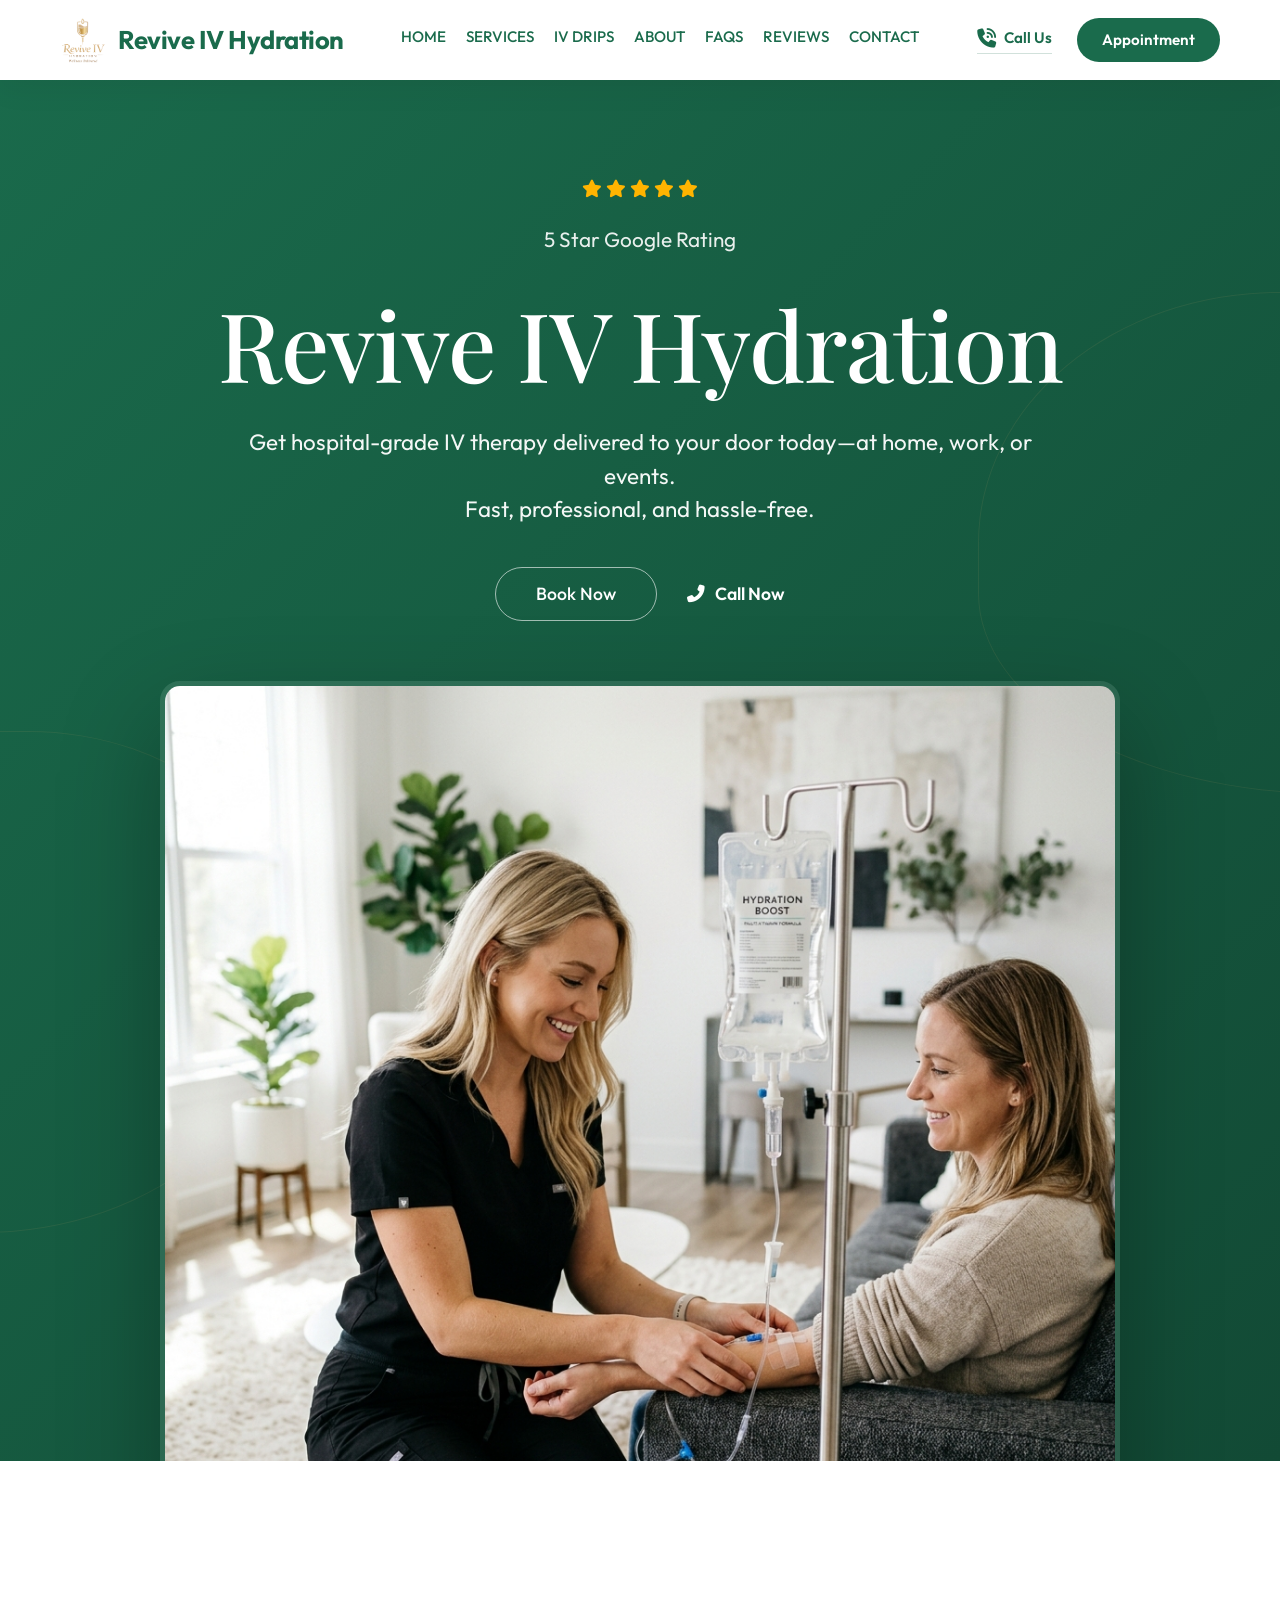
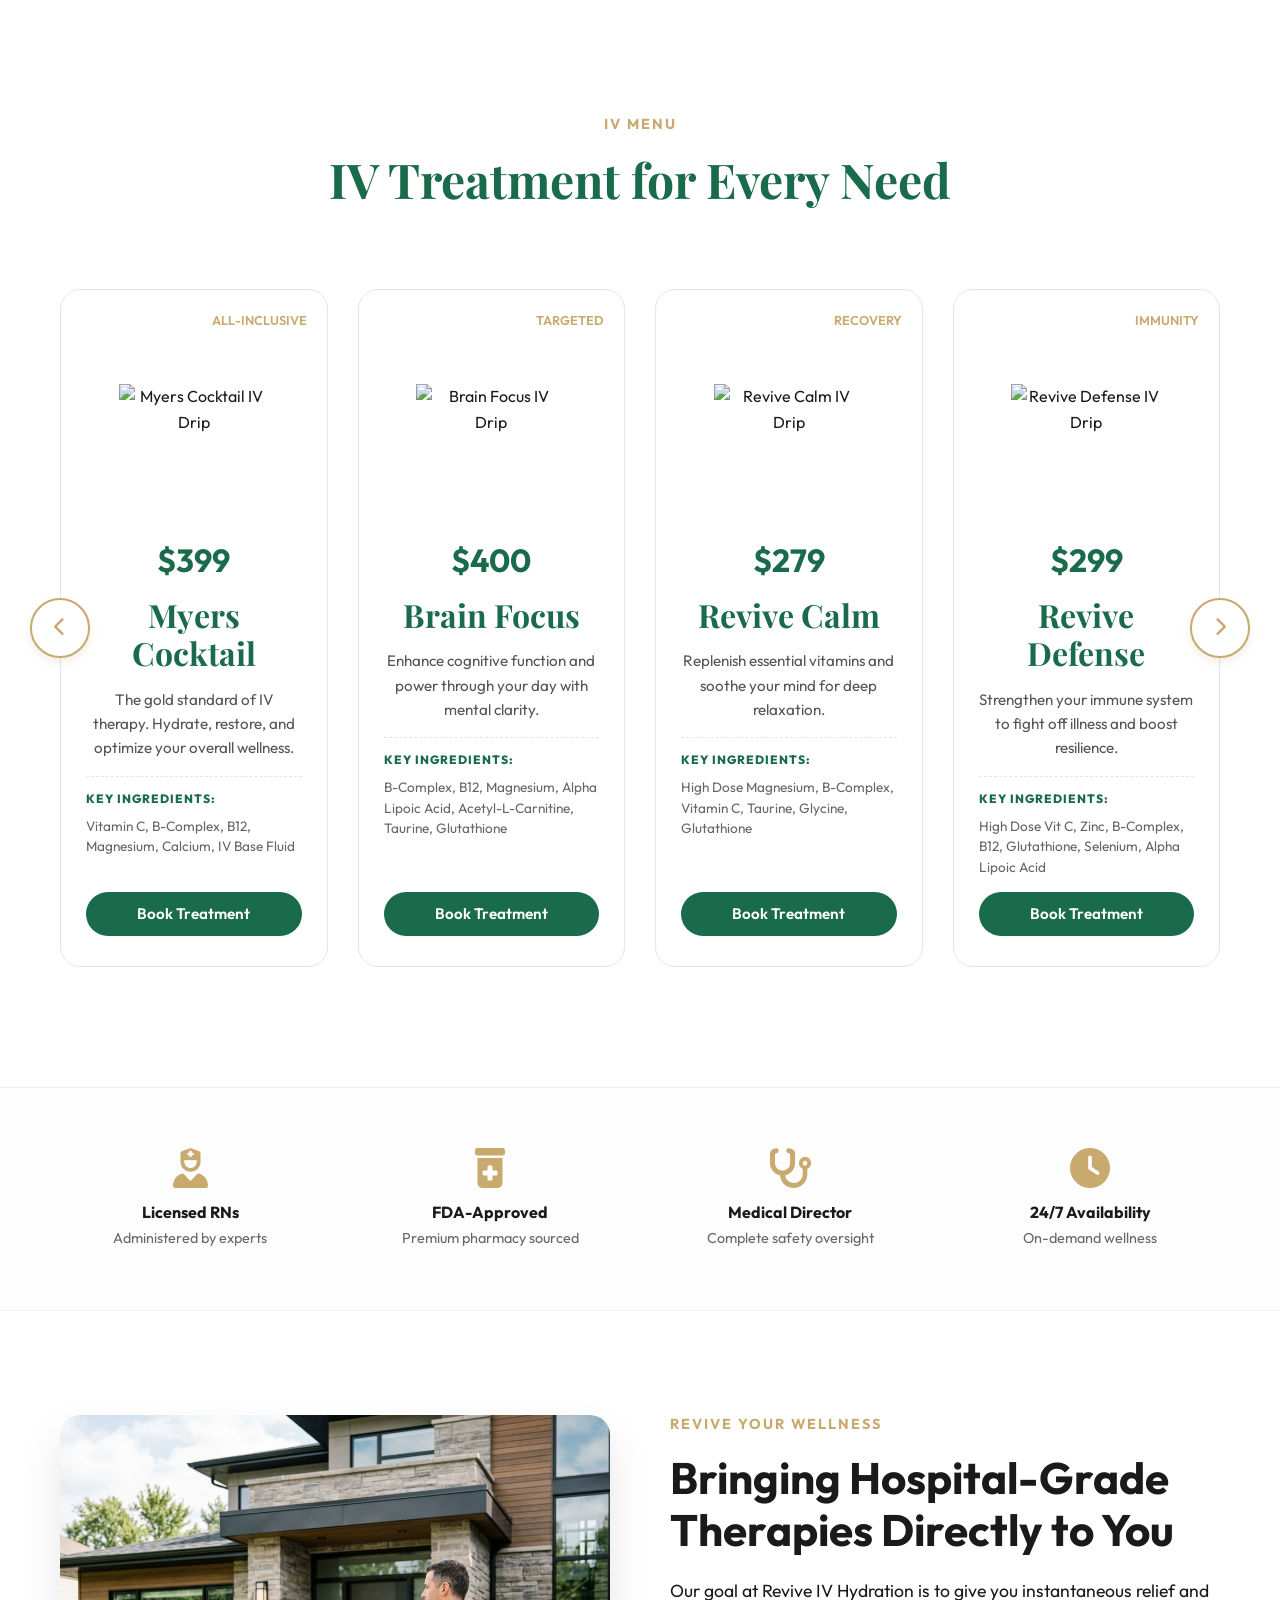
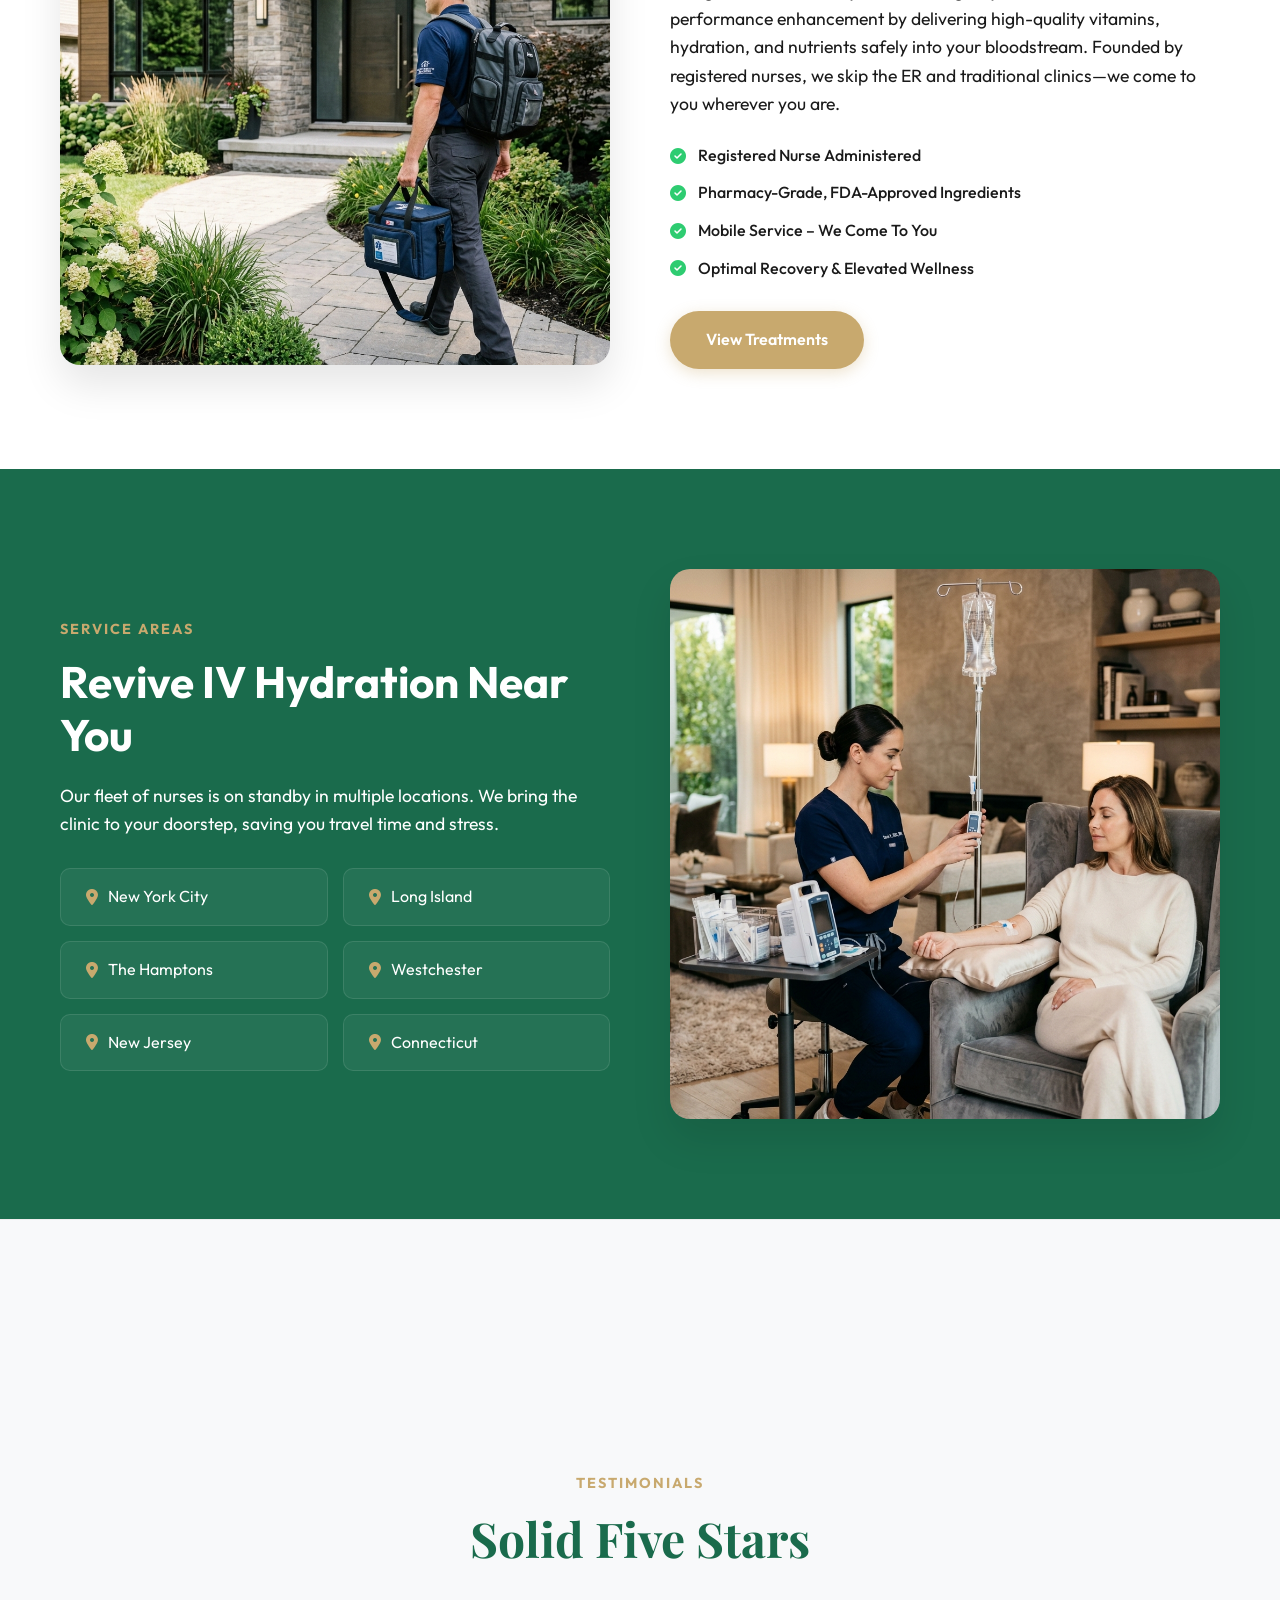
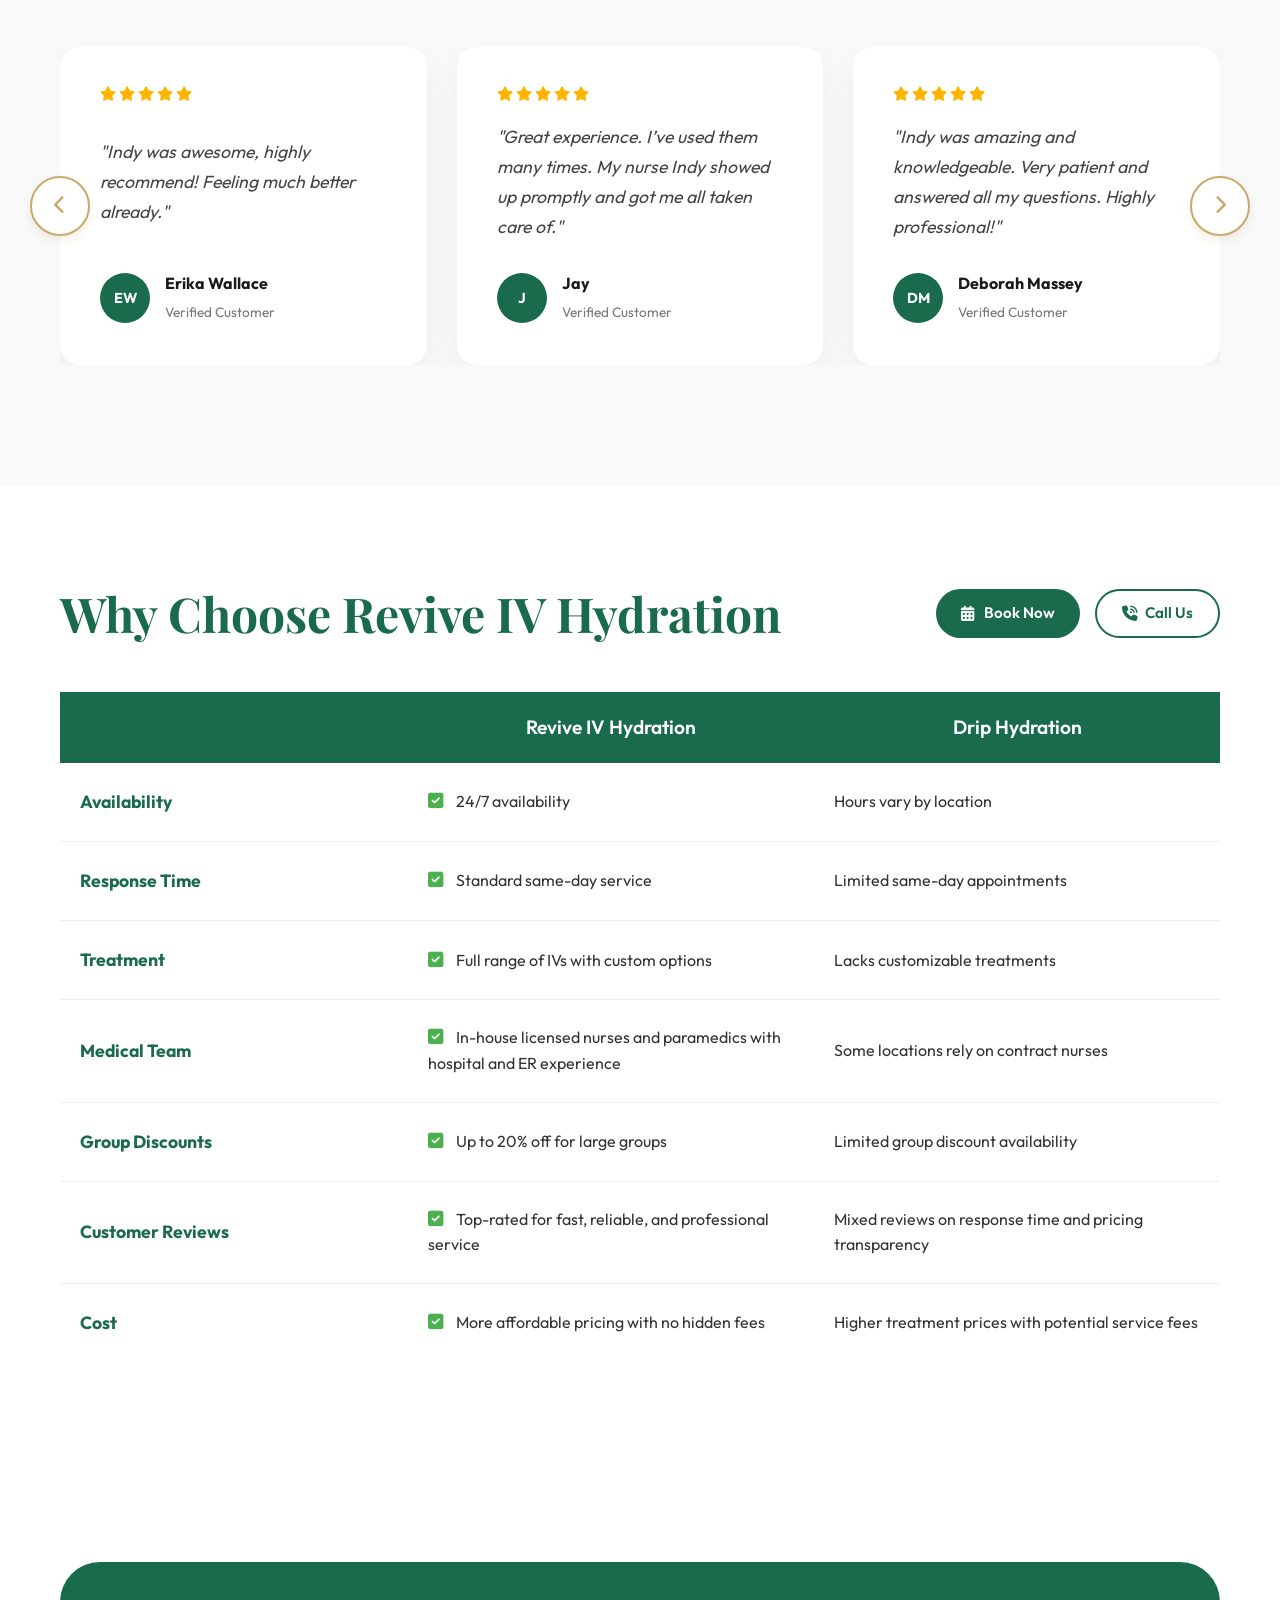
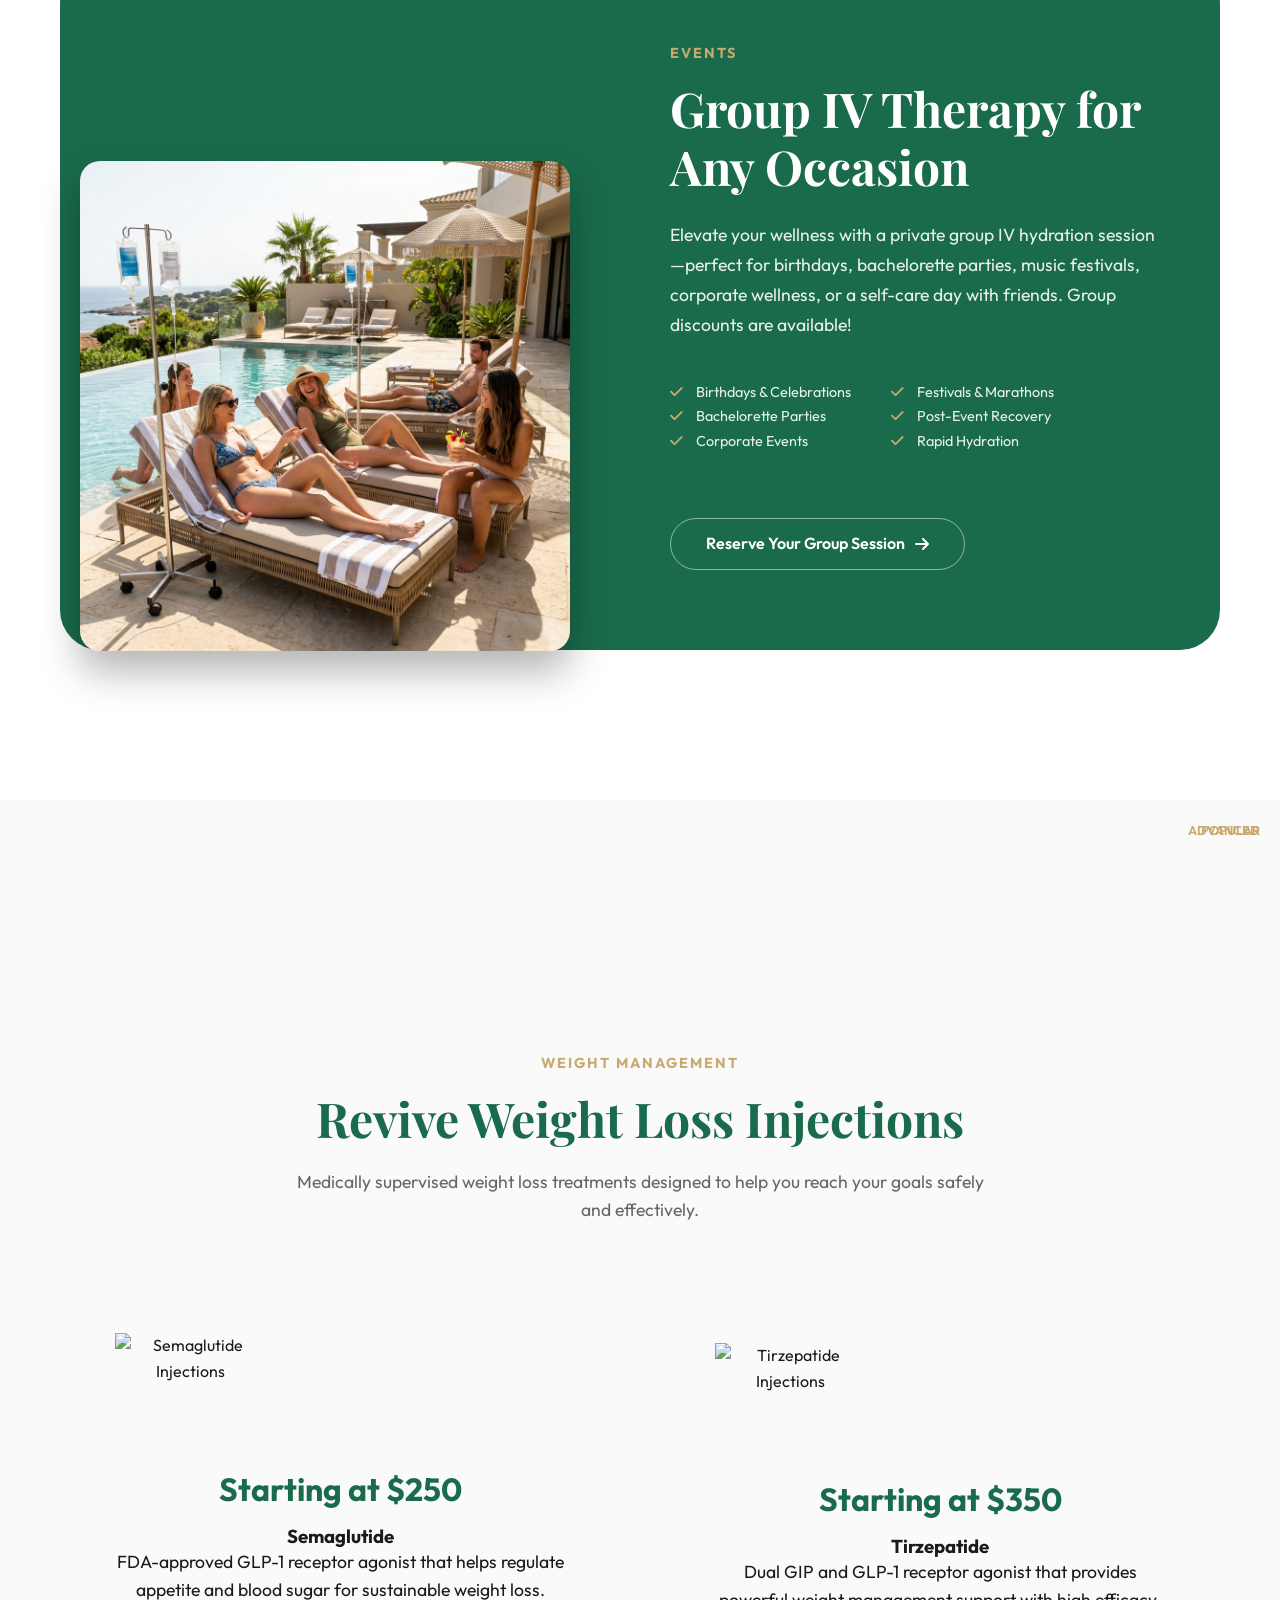
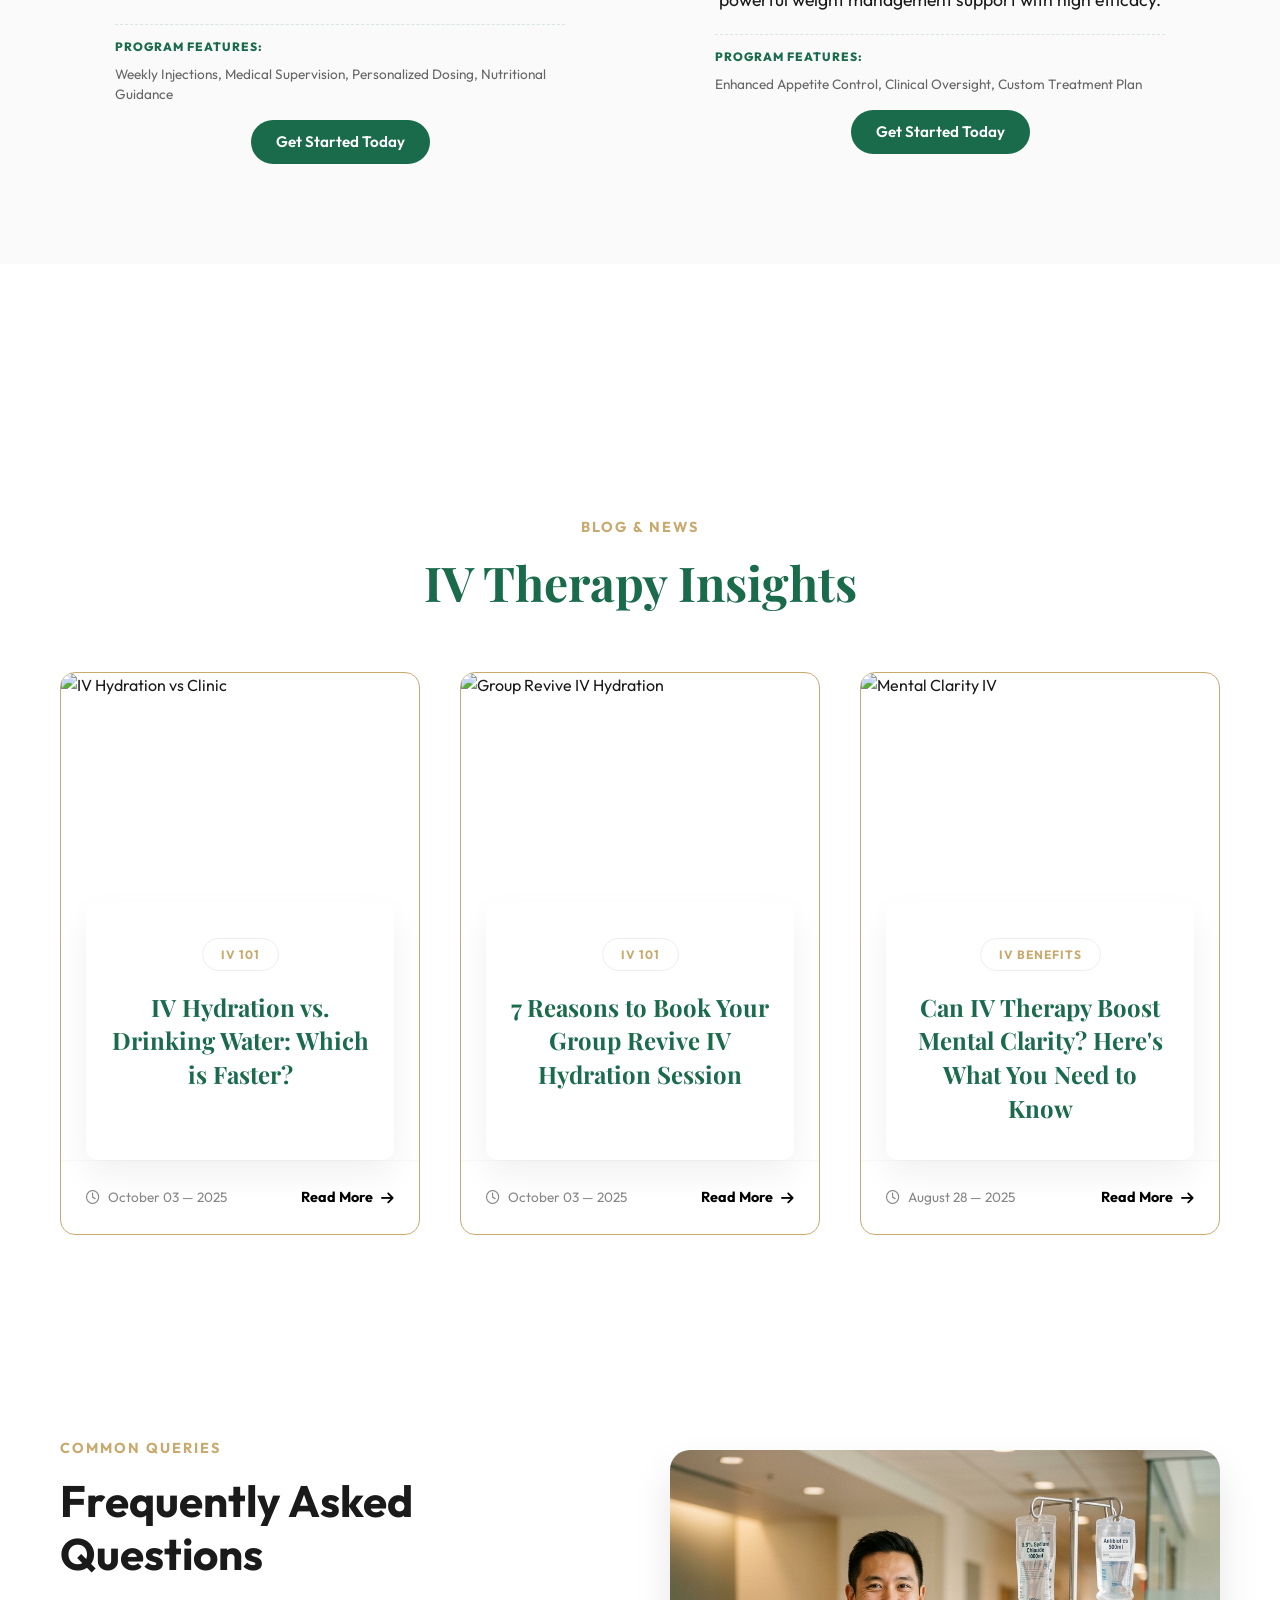
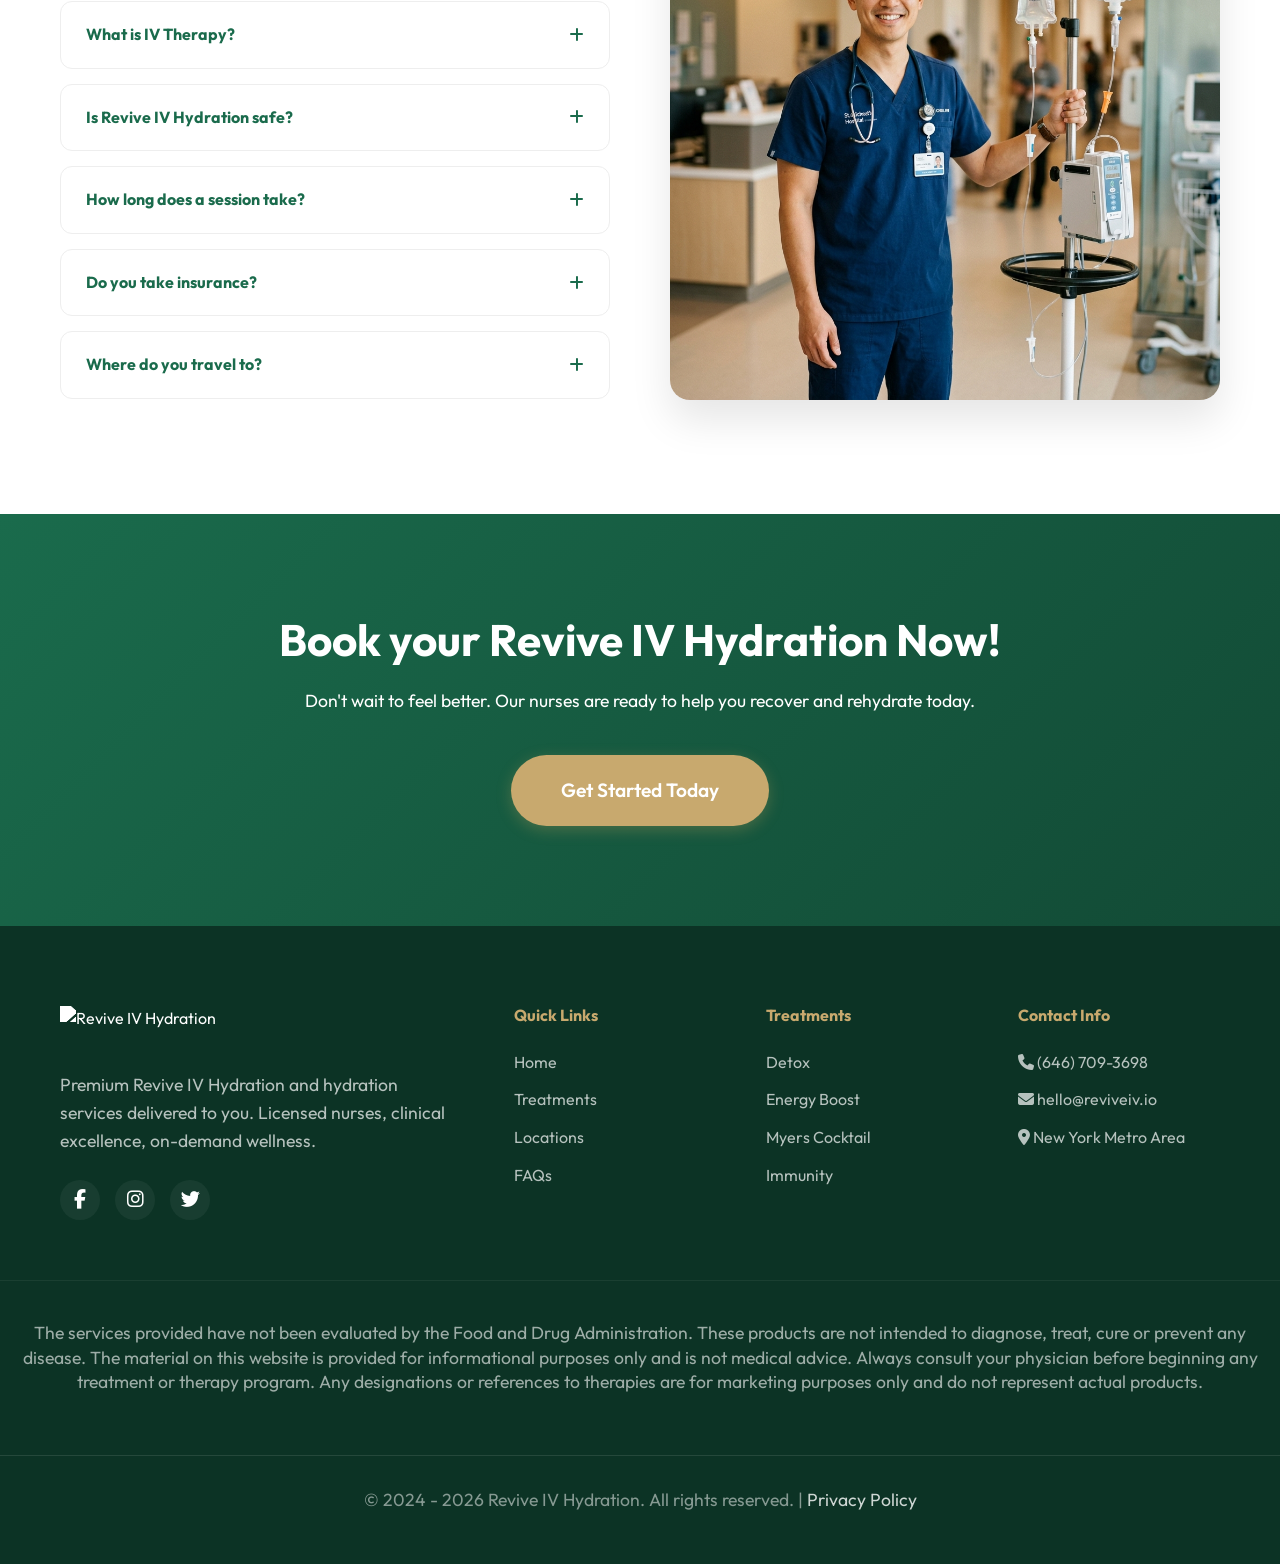
==== commit 0de00a0a: "Fix missing image in Locations section and update with local asset" ====
--- a/index.html
+++ b/index.html
@@ -281,7 +281,7 @@
                     </div>
                 </div>
                 <div class="feature-image">
-                    <img src="https://mobileivdrip.com/wp-content/uploads/2024/09/IV-Therapy-Scottsdale.webp" alt="IV Nurse Treating Patient">
+                    <img src="assets/nurse_iv_treatment.png" alt="IV Nurse Treating Patient">
                 </div>
             </div>
         </section>
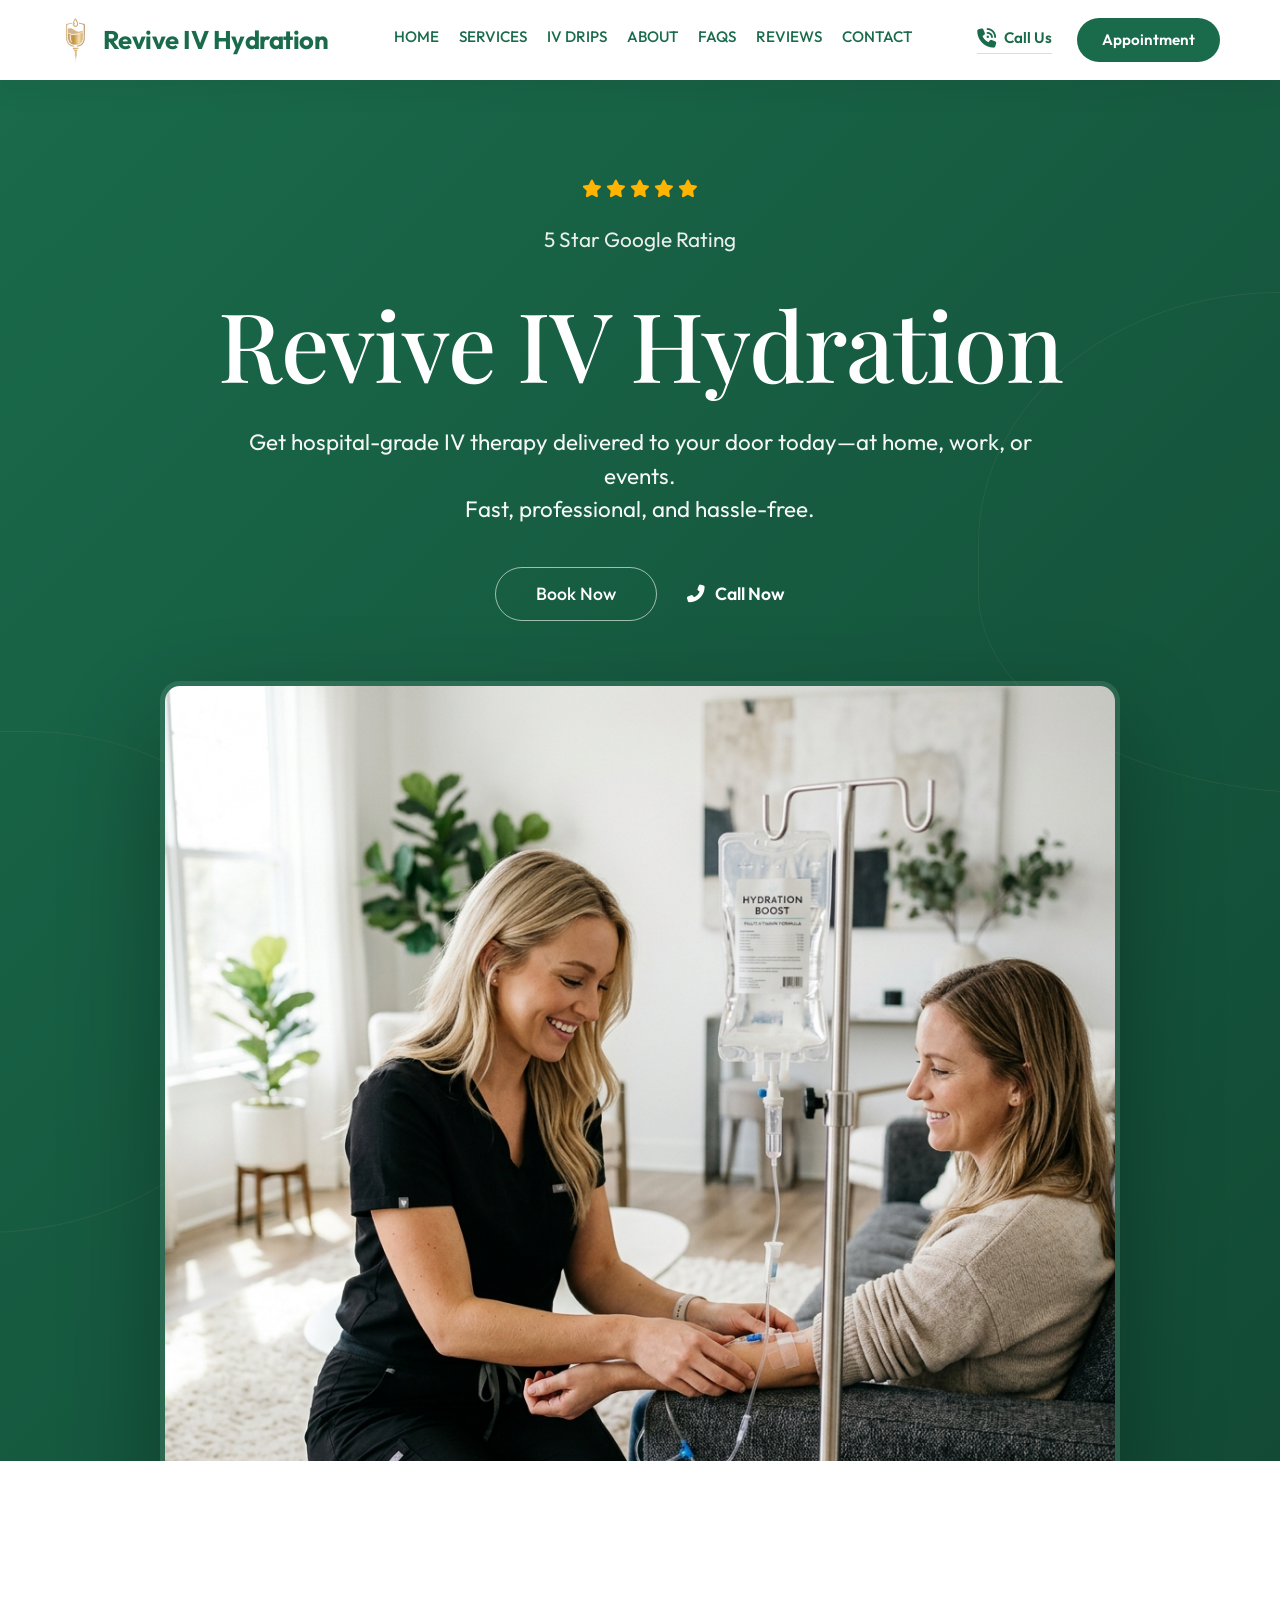
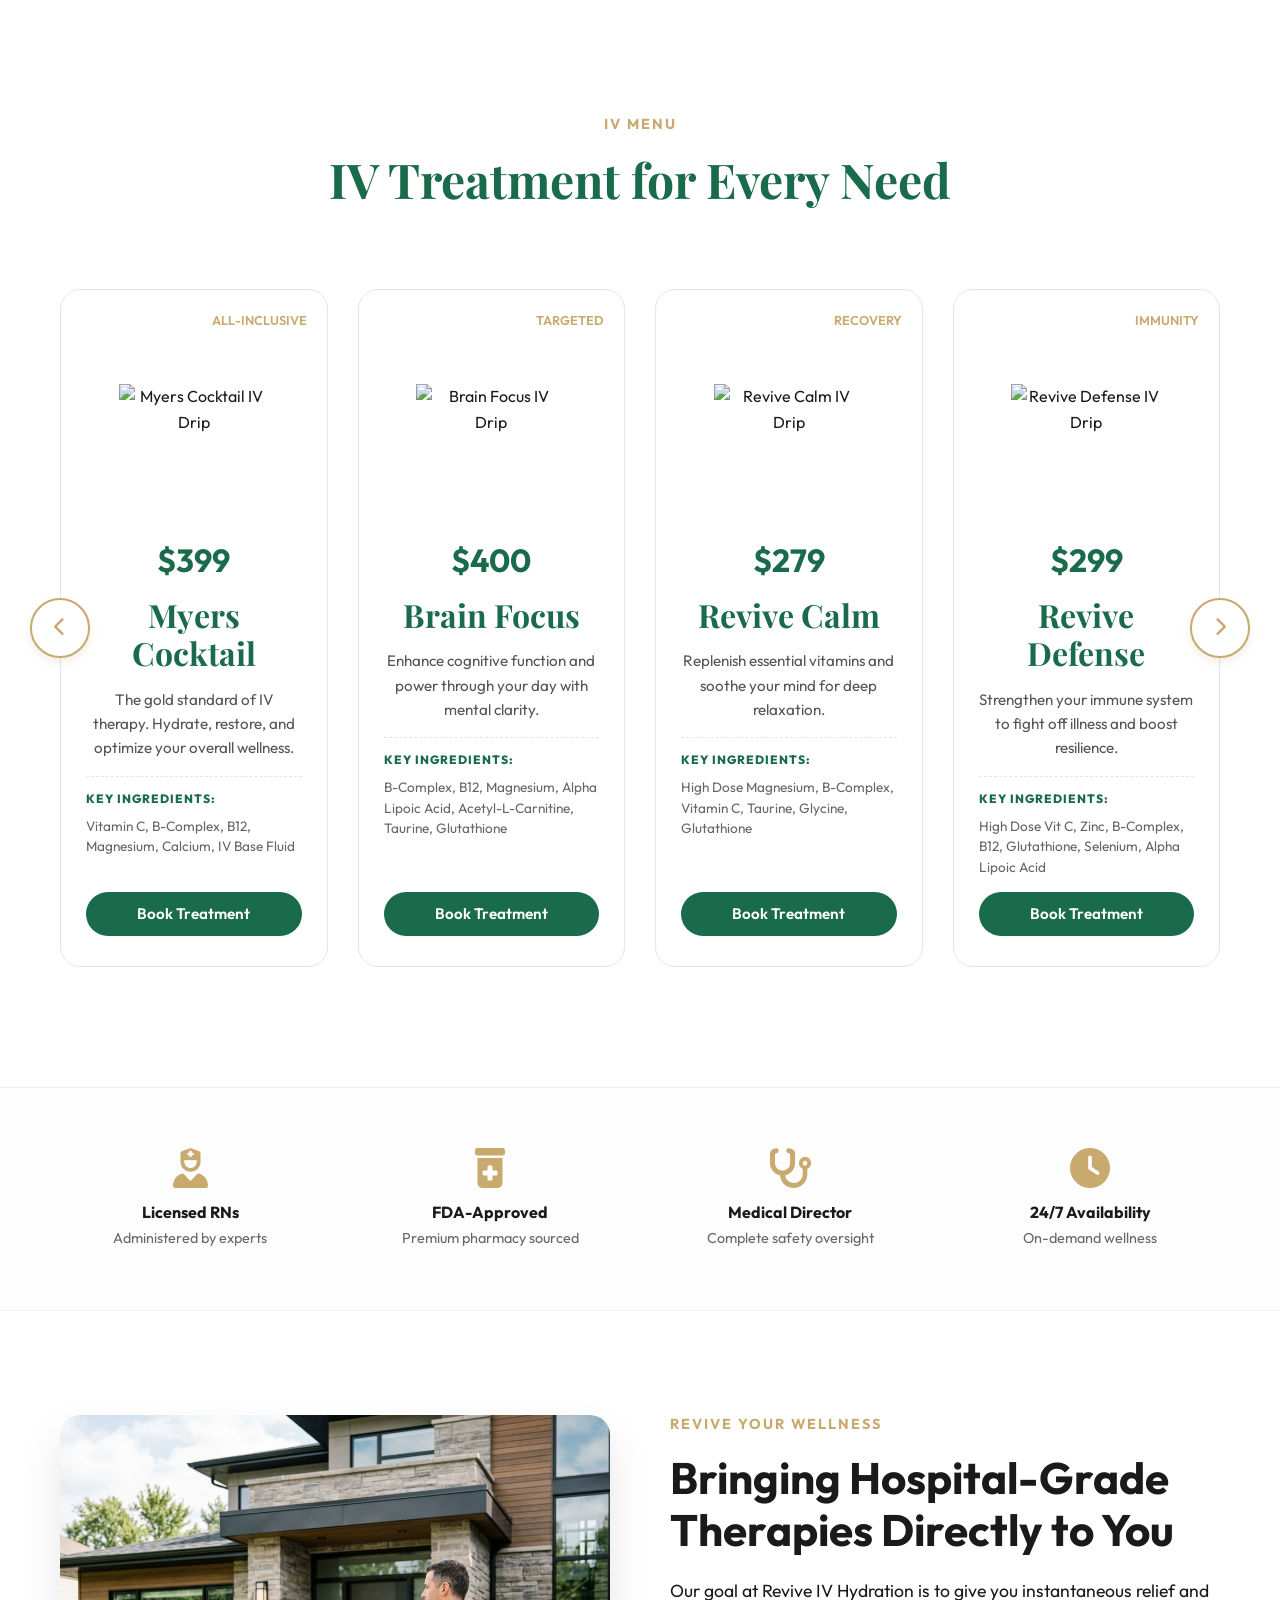
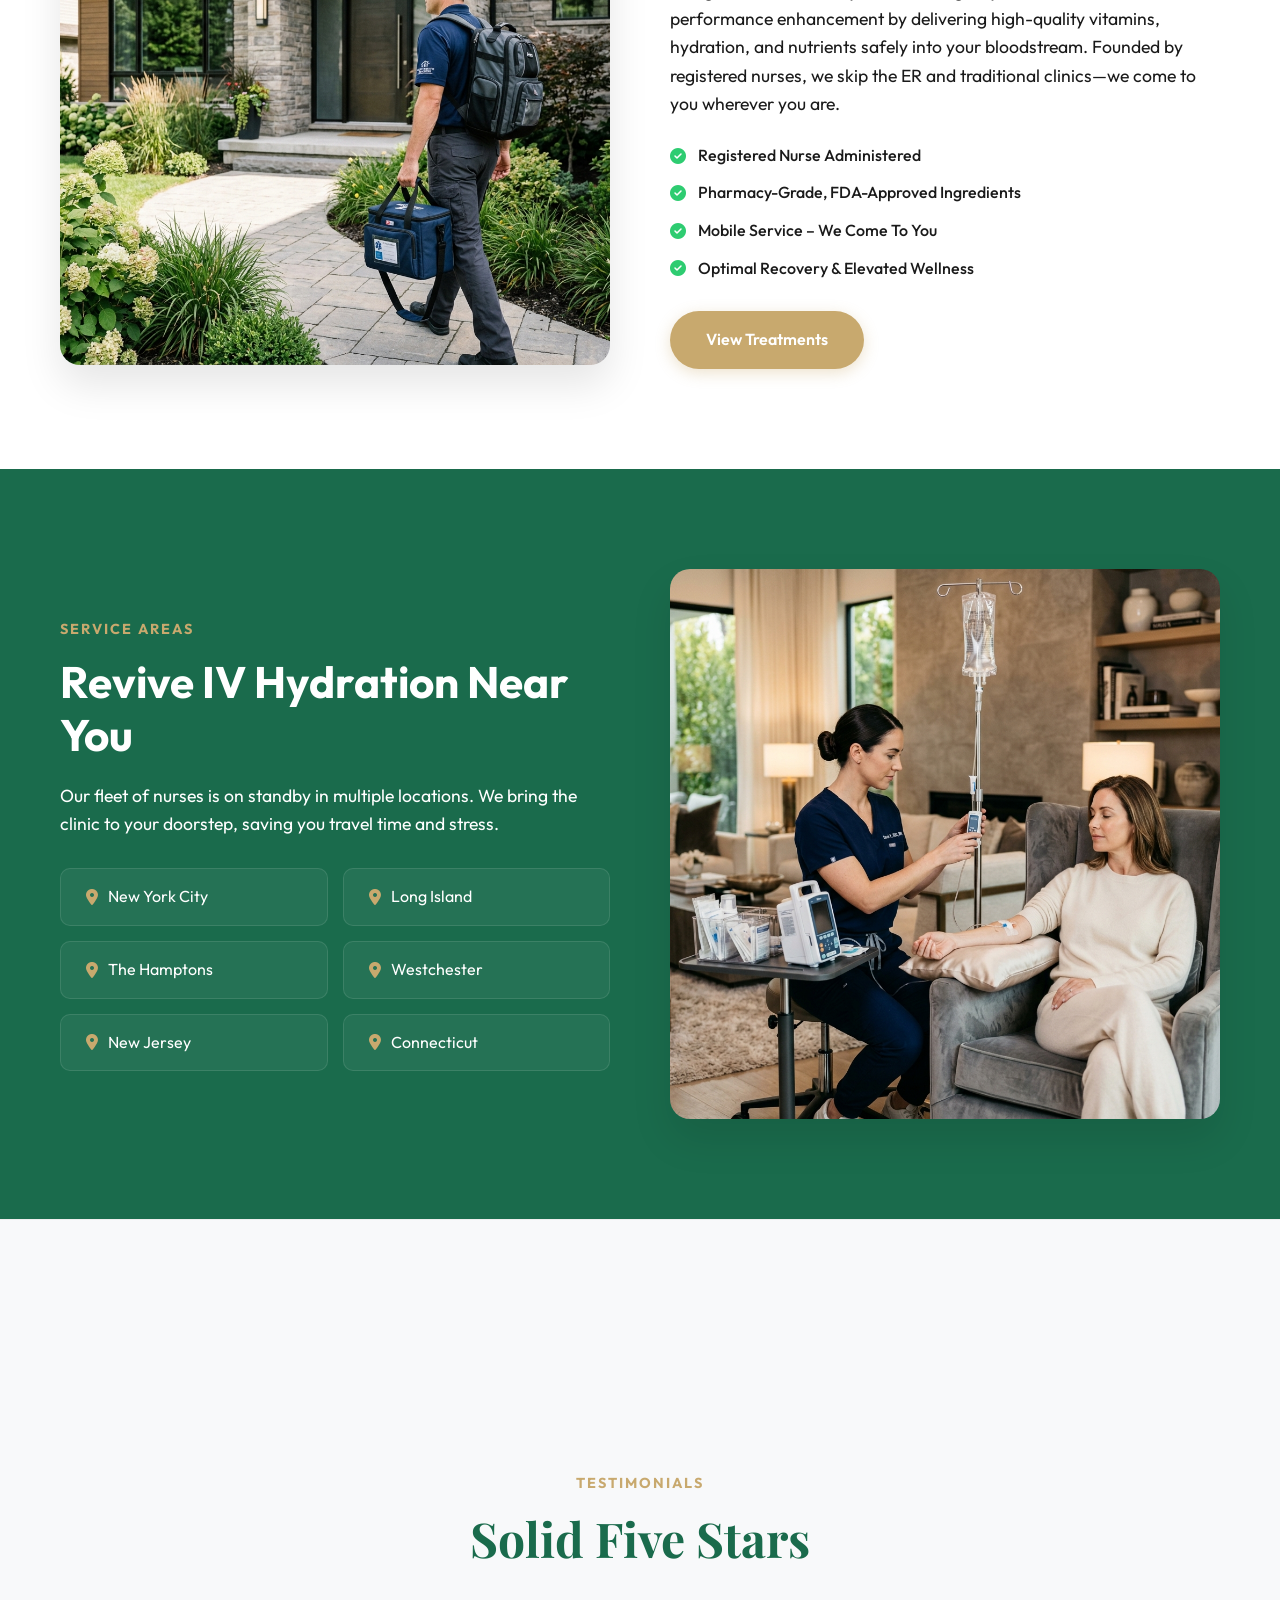
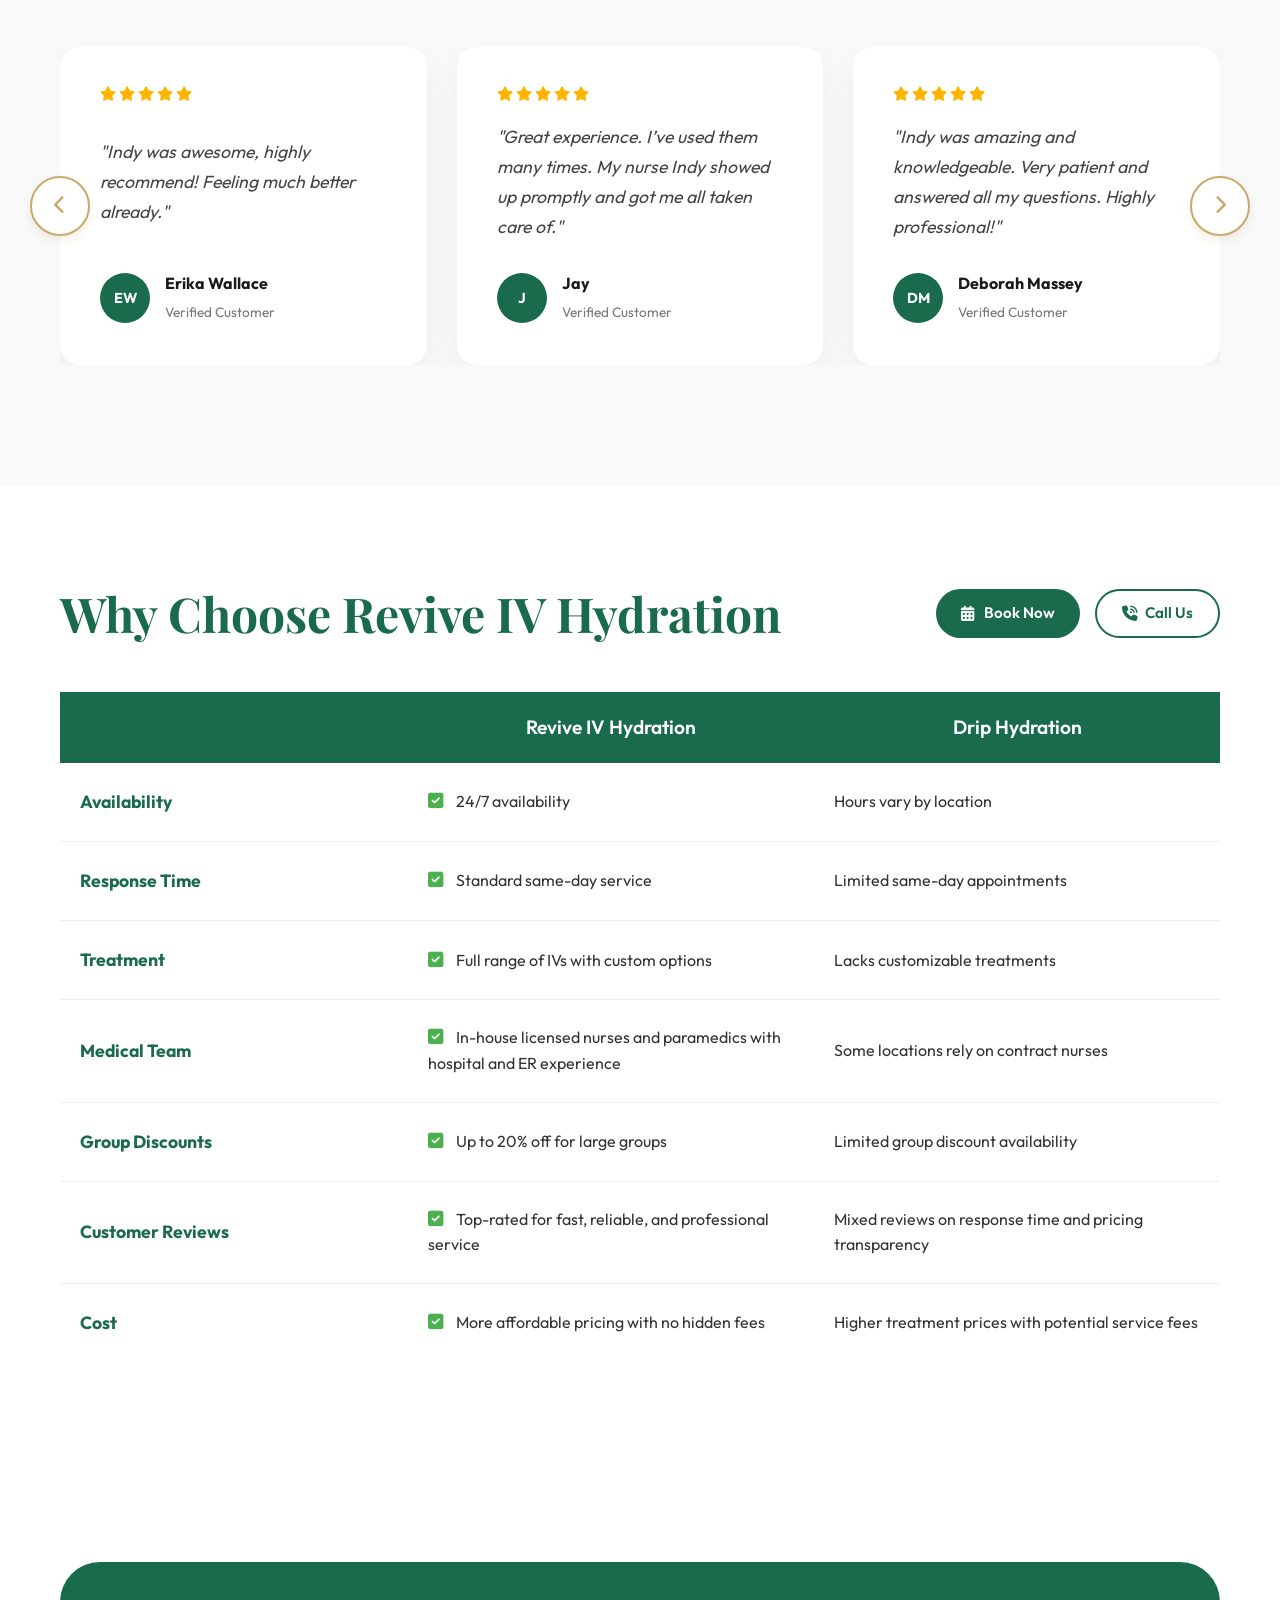
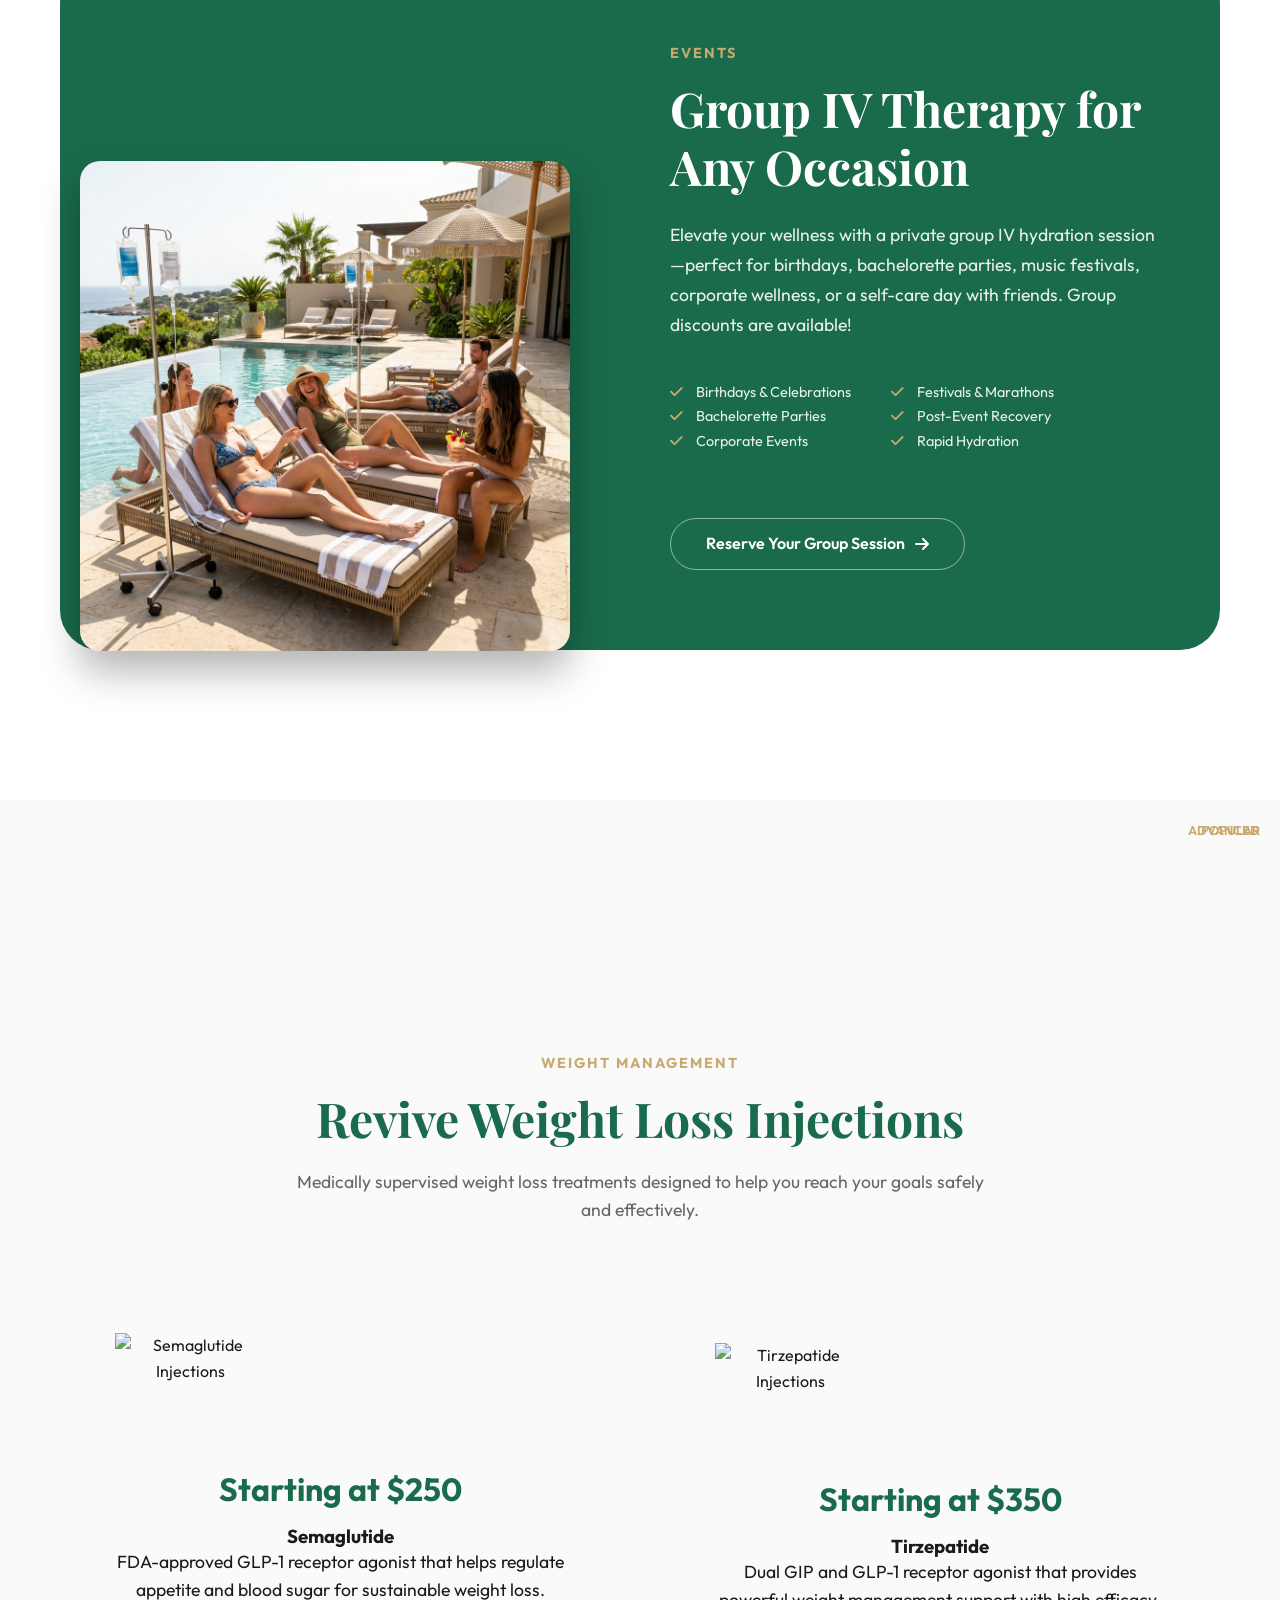
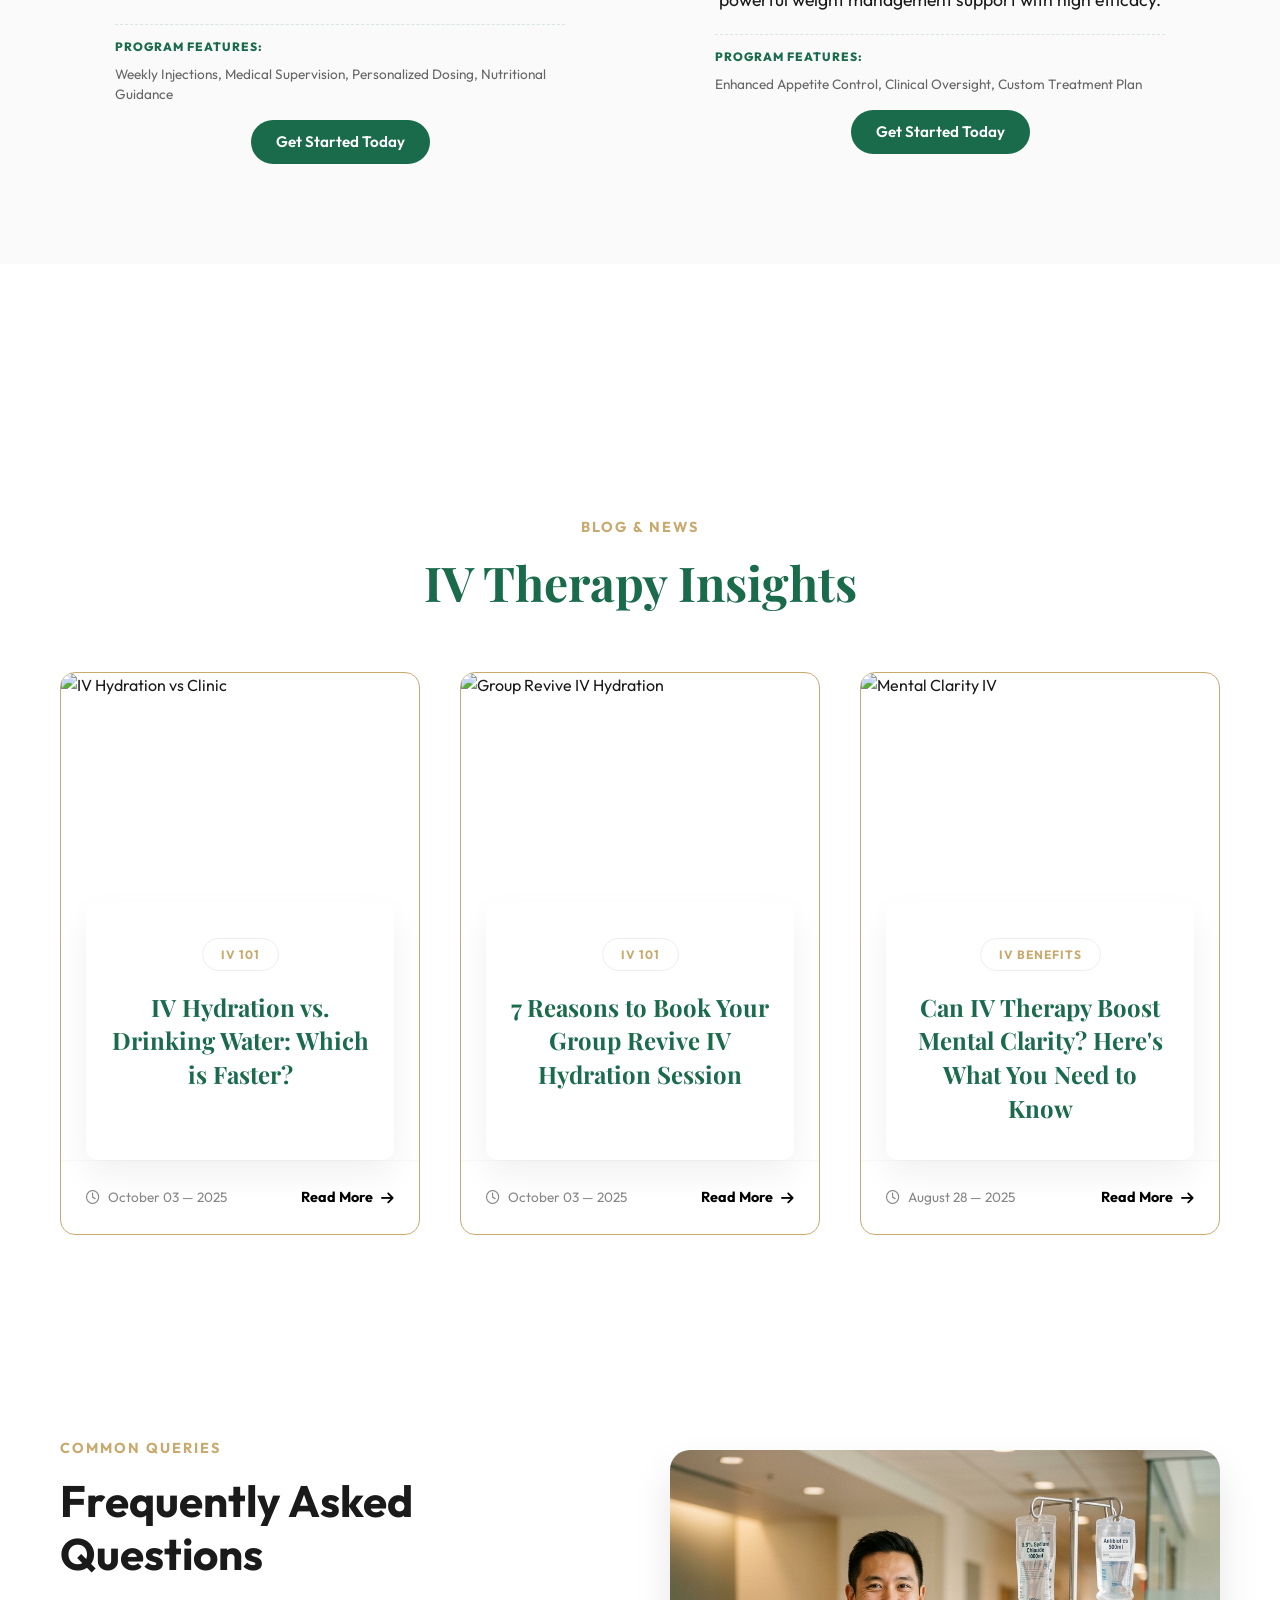
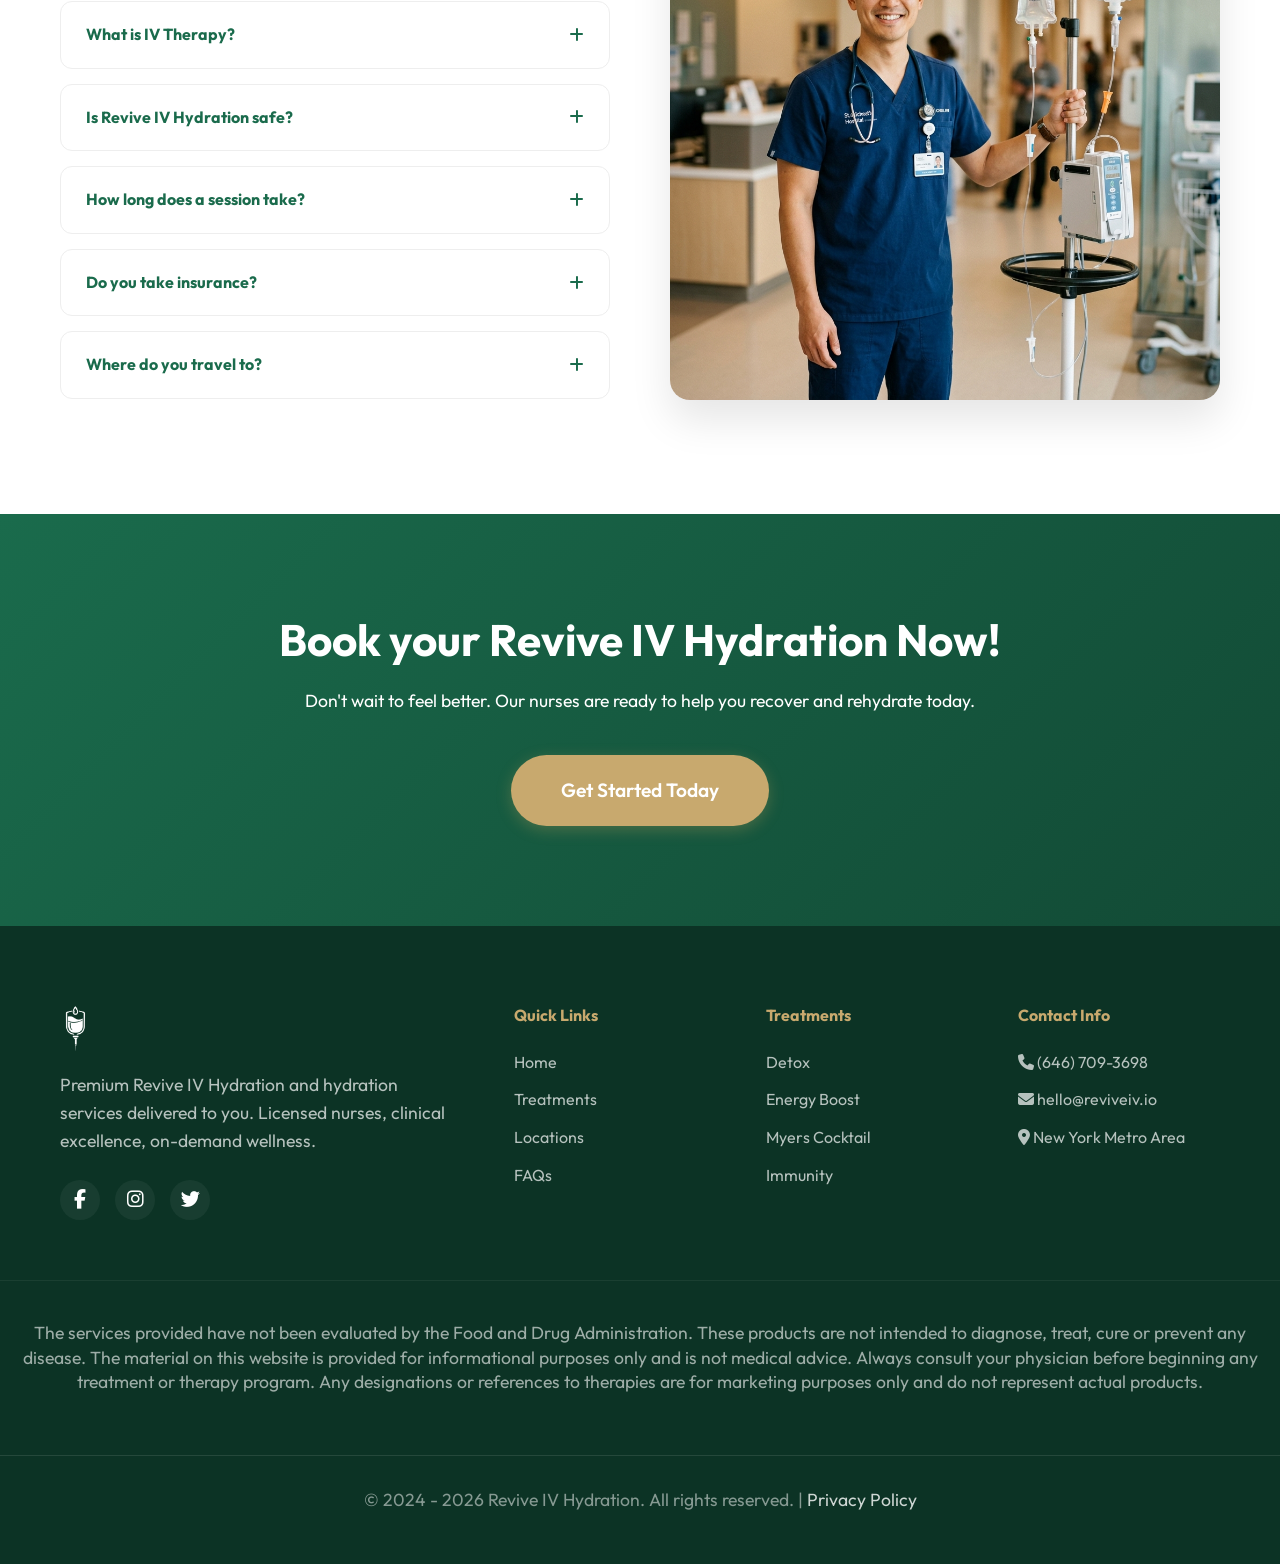
==== commit da49bac3: "Update brand logo with new golden IV bag design in header and footer" ====
--- a/index.html
+++ b/index.html
@@ -22,7 +22,7 @@
         <div class="container">
             <a href="#" class="logo">
                 <div class="logo-wrapper">
-                    <img src="assets/revive-iv-logo.png" alt="Revive IV Hydration Logo" style="height: 45px; width: auto;">
+                    <img src="assets/revive-iv-logo-logo.png" alt="Revive IV Hydration Logo" style="height: 45px; width: auto;">
                     <span>Revive IV Hydration</span>
                 </div>
             </a>
@@ -609,7 +609,7 @@
         <div class="container footer-grid">
             <div class="footer-col brand">
                 <a href="#" class="logo">
-                    <img src="https://mobileivdrip.com/wp-content/uploads/2025/03/MIVD-Logo-Primary-H.svg" alt="Revive IV Hydration" style="filter: brightness(0) invert(1);">
+                    <img src="assets/revive-iv-logo-logo.png" alt="Revive IV Hydration" style="filter: brightness(0) invert(1); height: 45px; width: auto;">
                 </a>
                 <p style="margin-top: 20px; opacity: 0.7;">Premium Revive IV Hydration and hydration services delivered to you. Licensed nurses, clinical excellence, on-demand wellness.</p>
                 <div class="social-links">
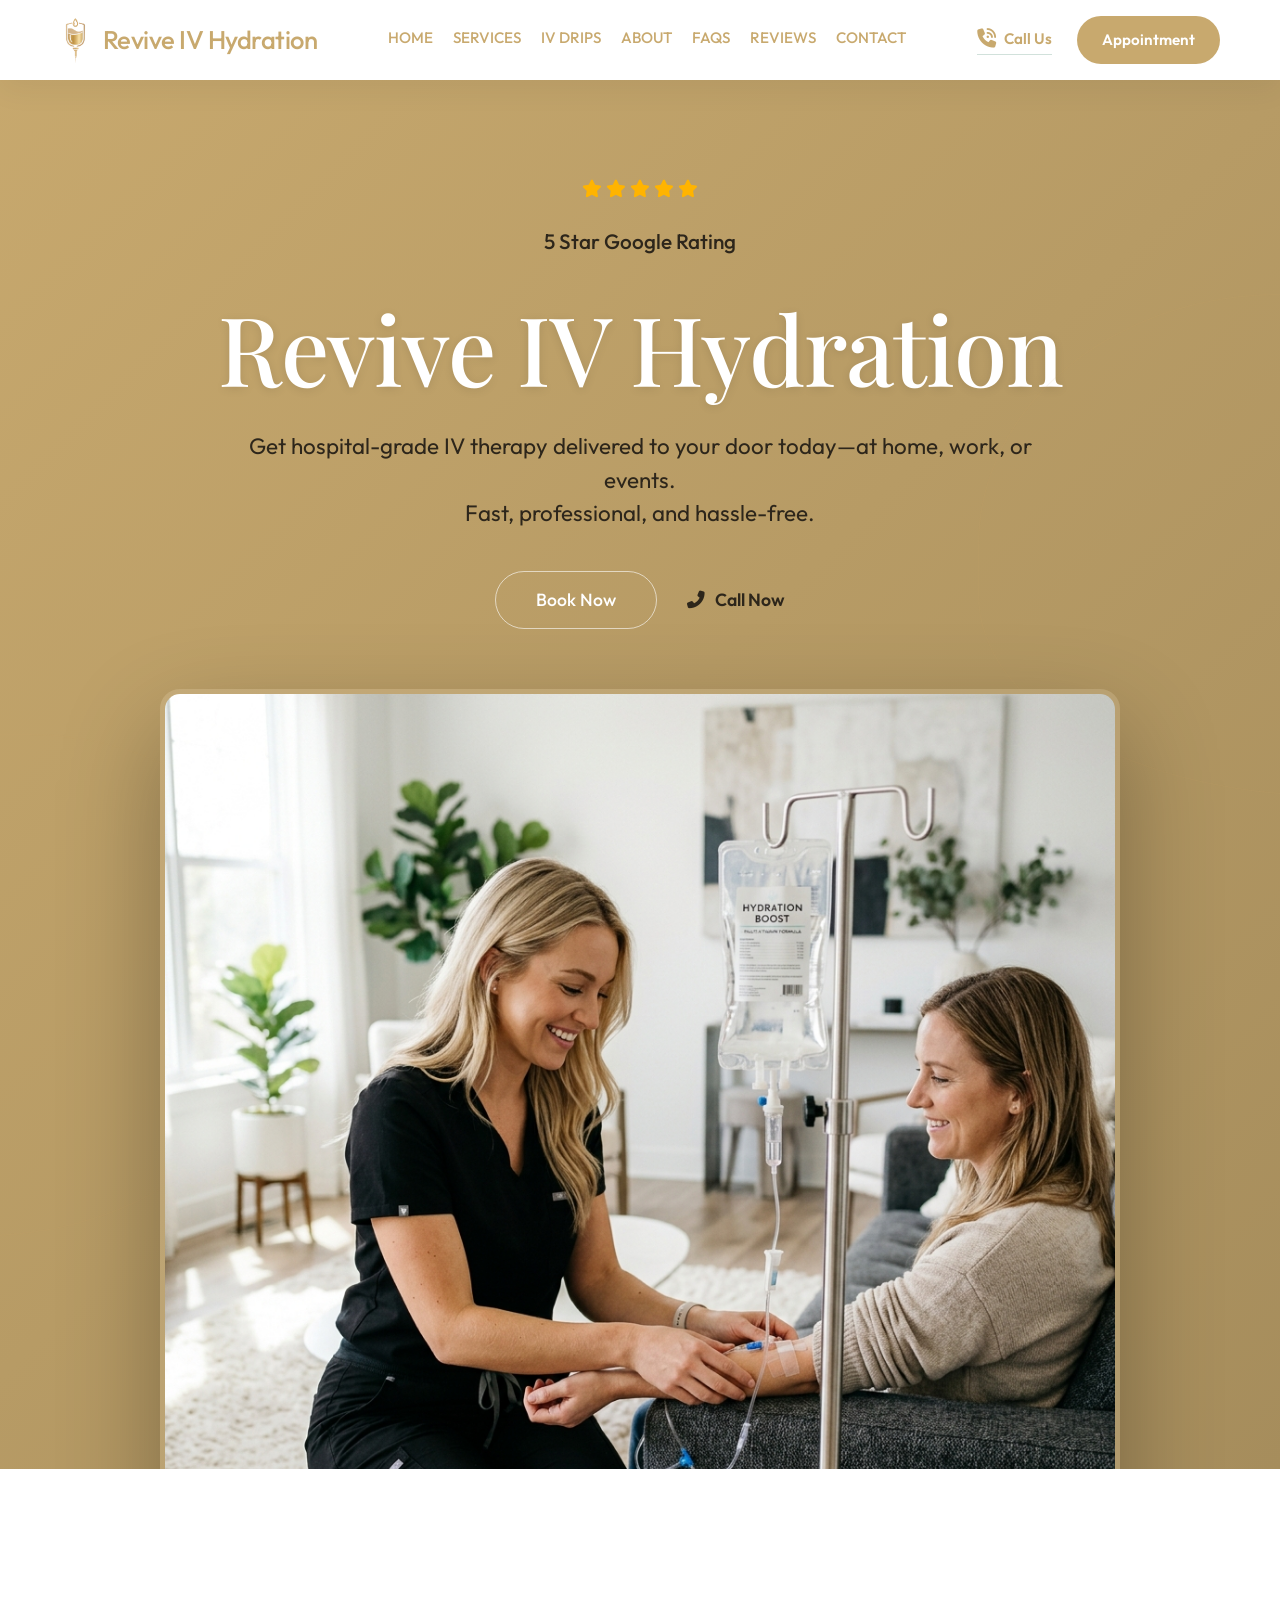
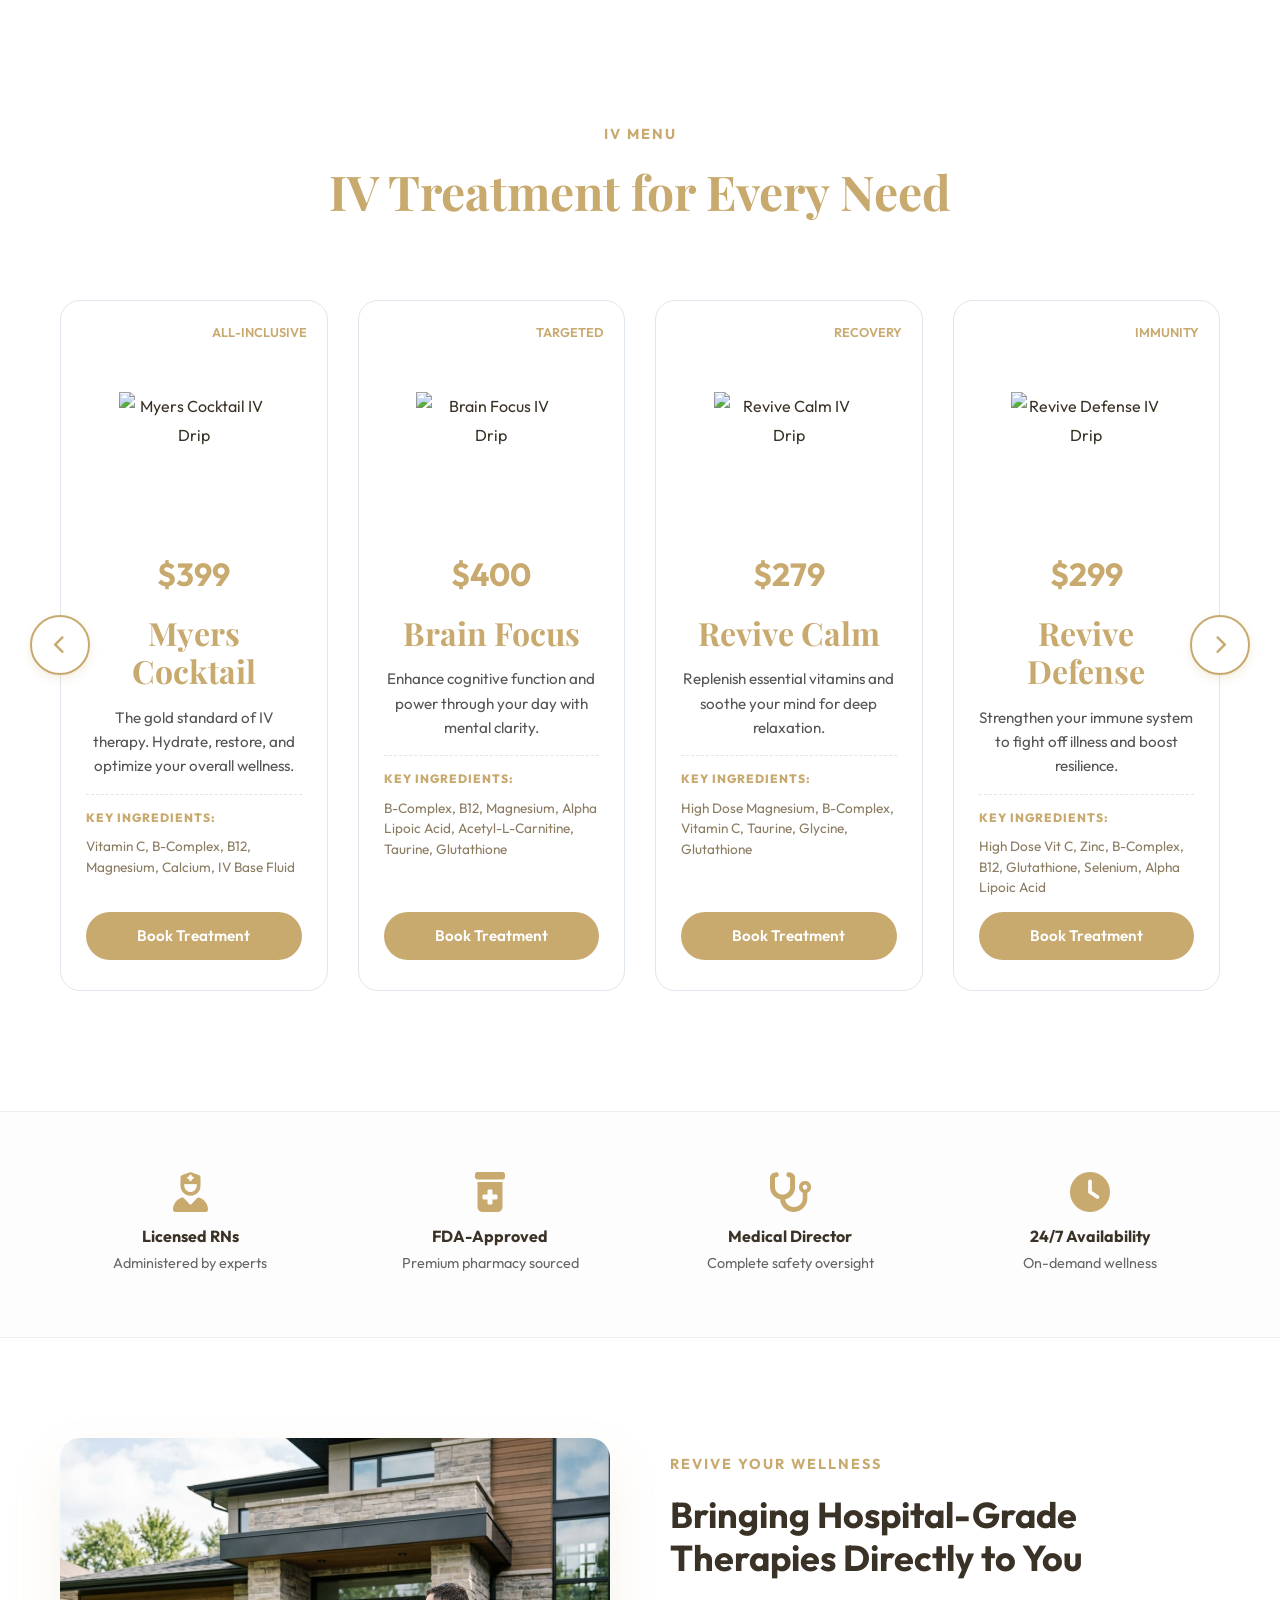
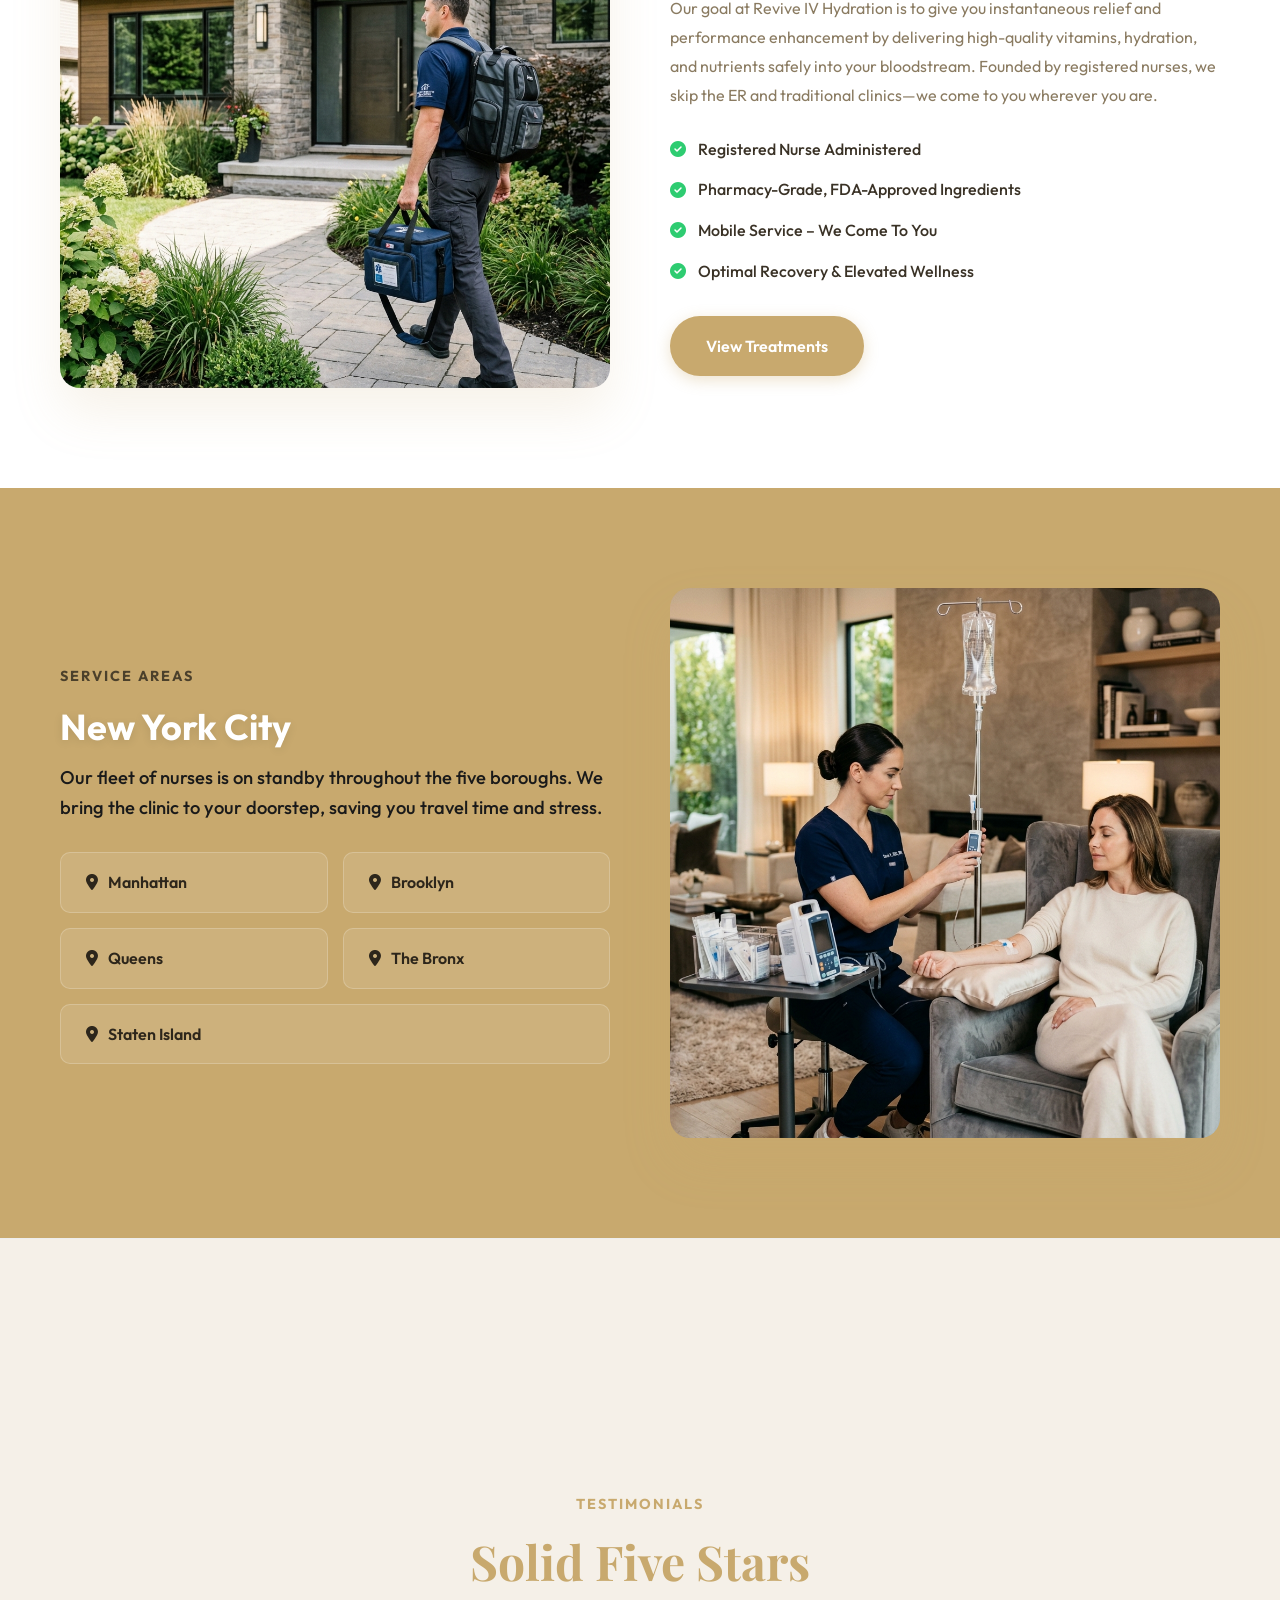
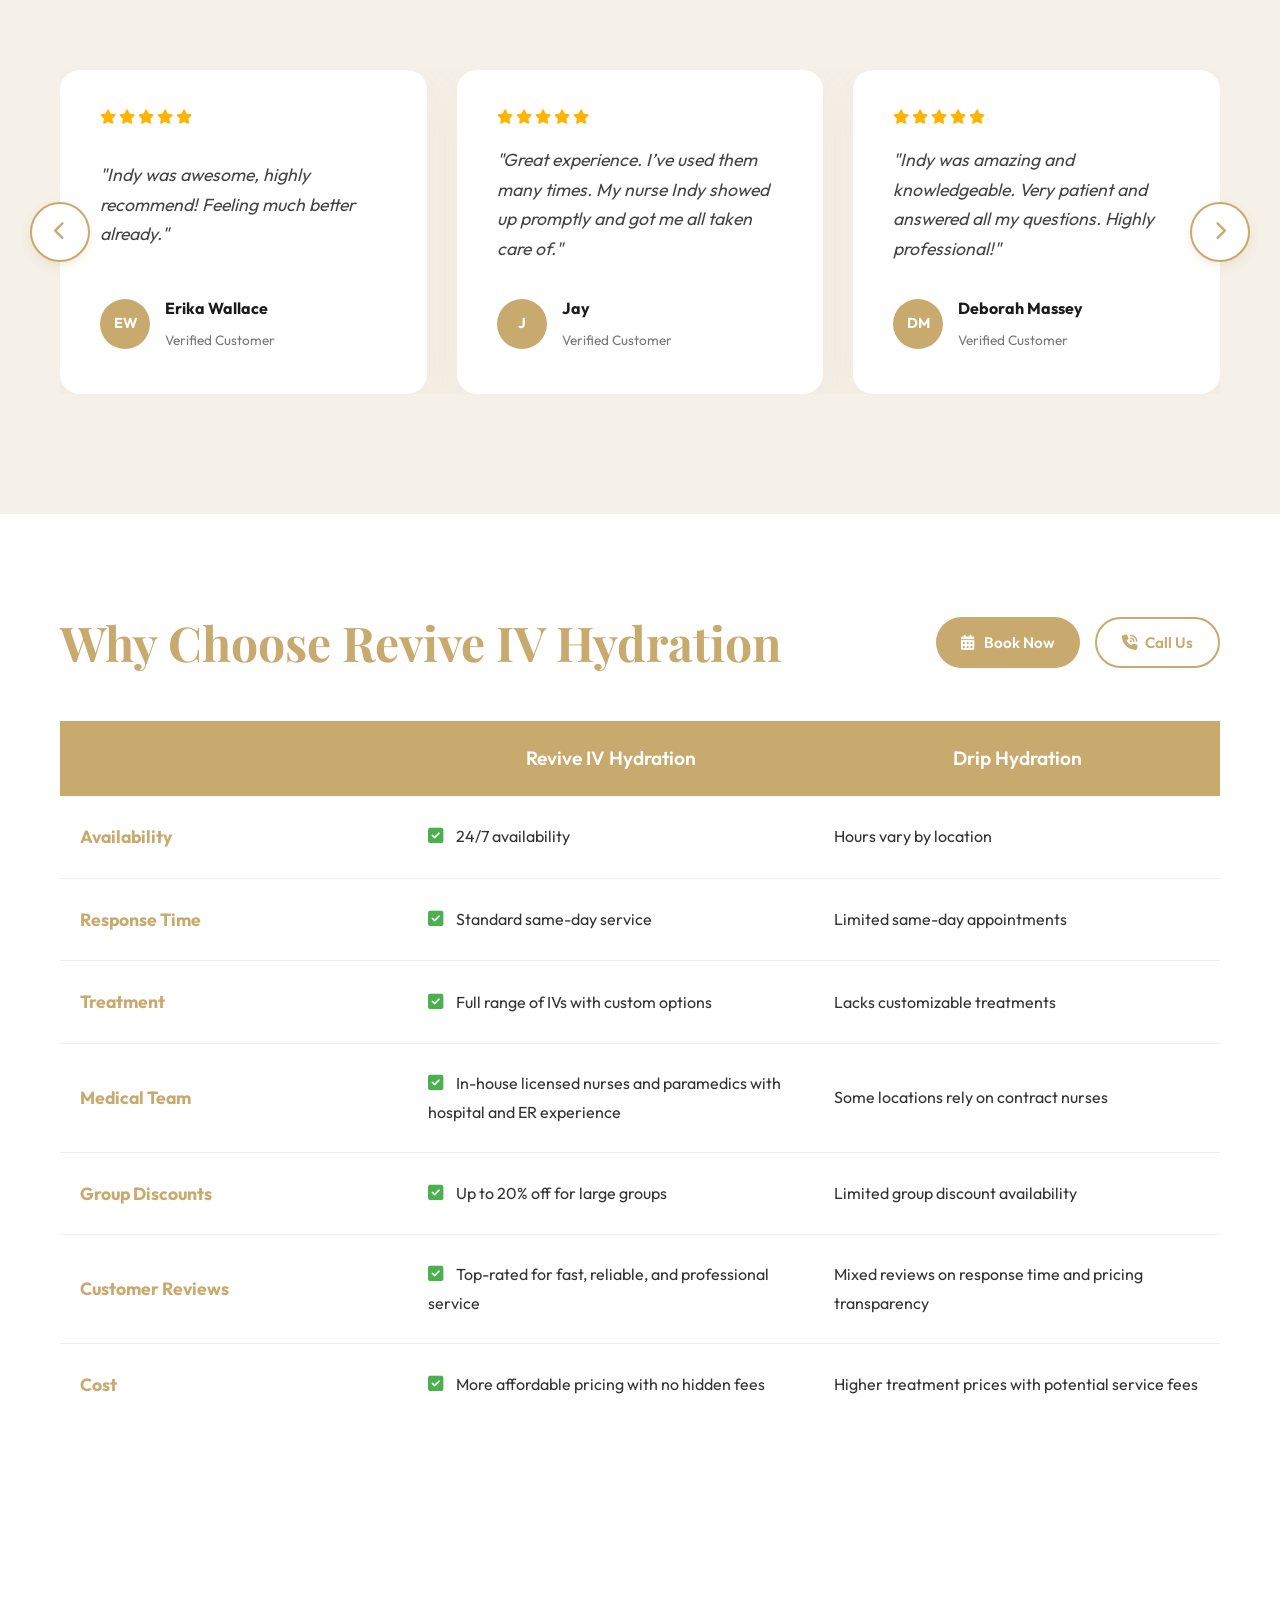
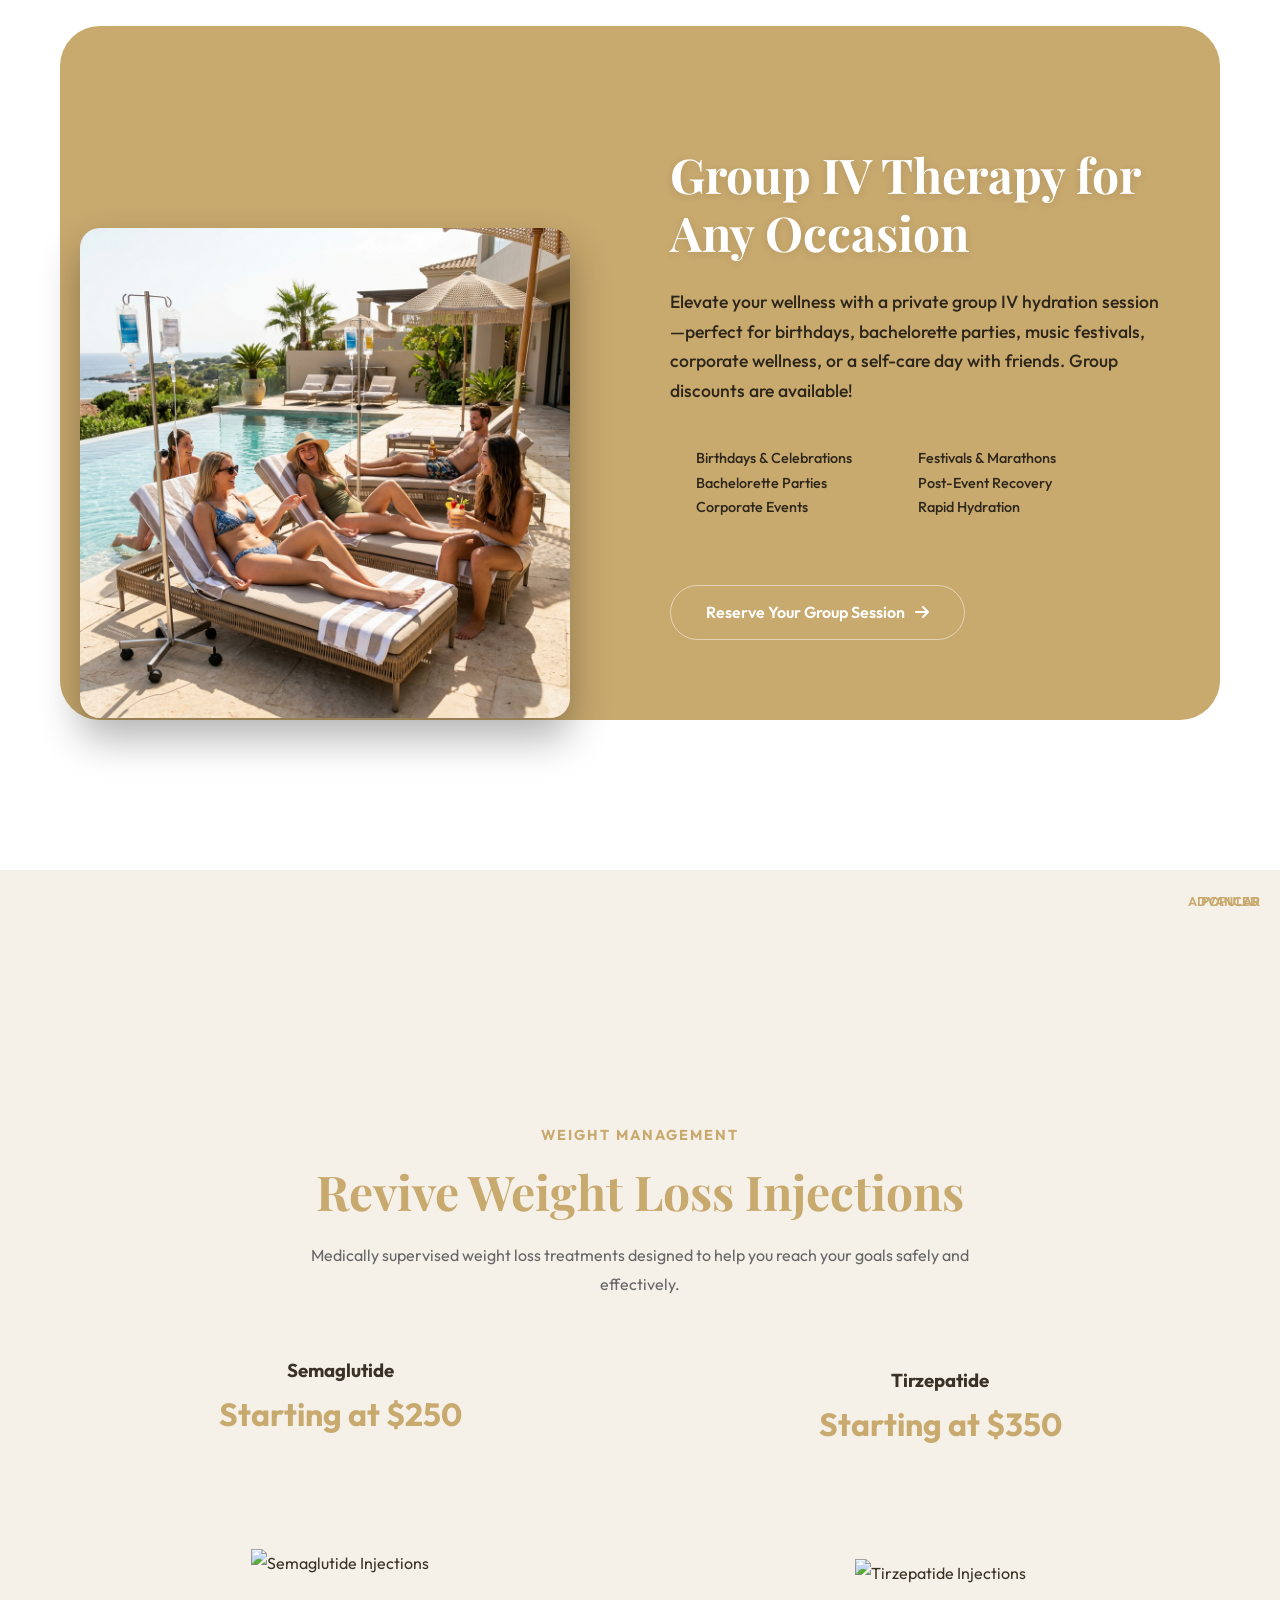
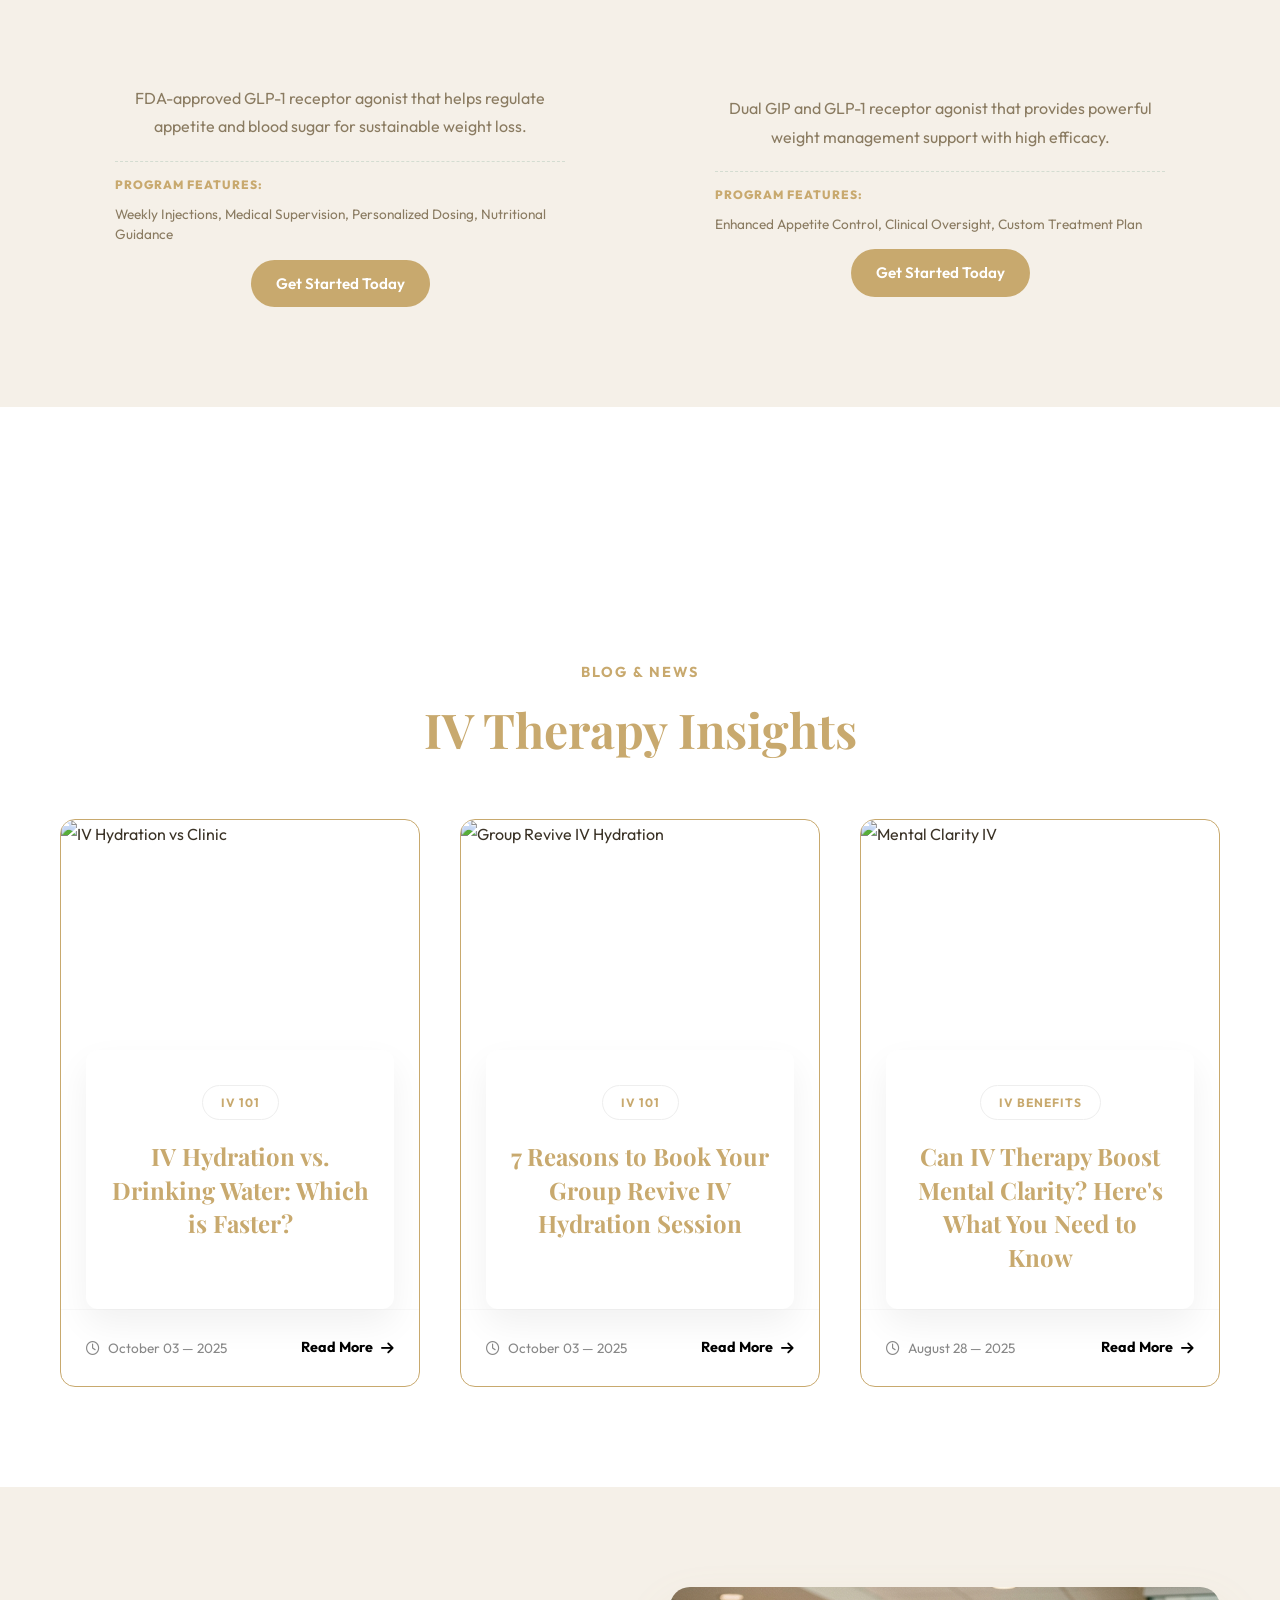
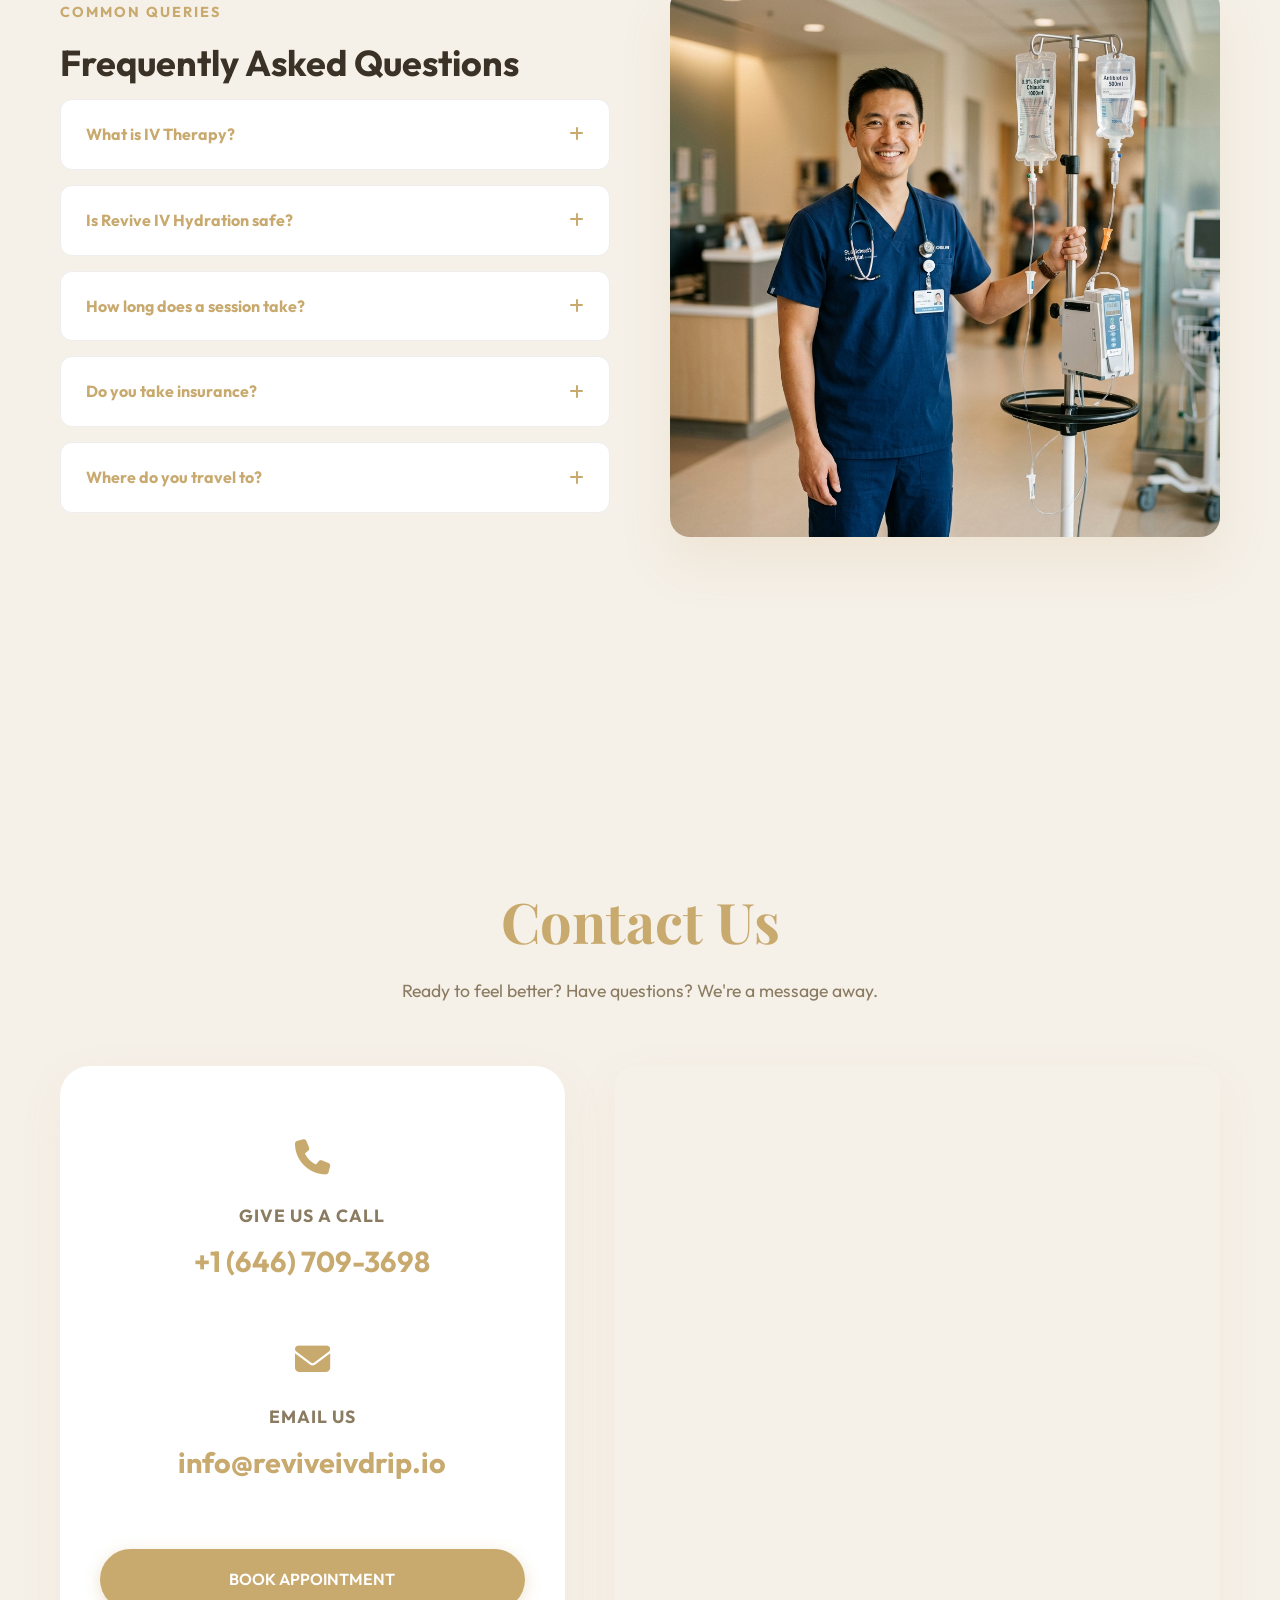
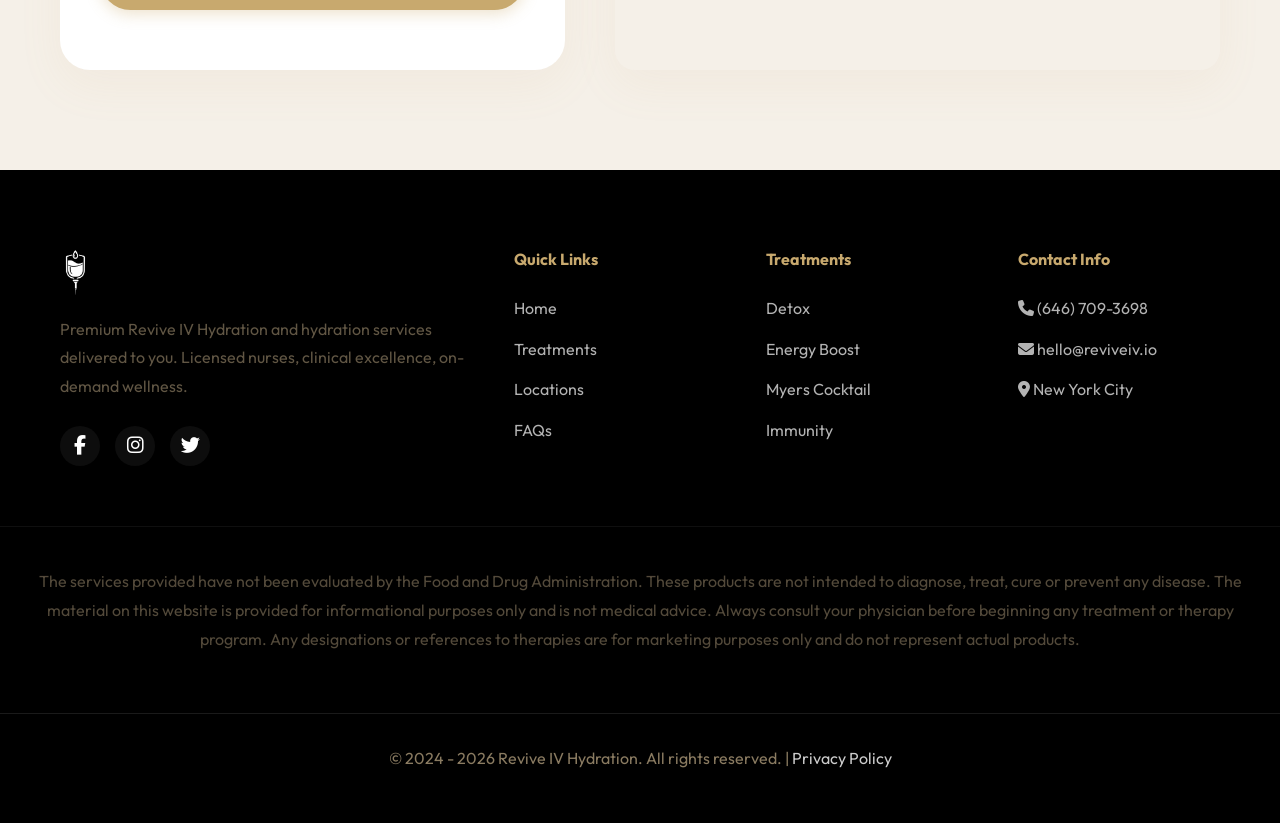
==== commit 511f1234: "Update booking system and add admin dashboard" ====
--- a/index.html
+++ b/index.html
@@ -30,8 +30,8 @@
             <nav id="main-nav">
                 <ul>
                     <li><a href="#home">HOME</a></li>
-                    <li><a href="#about">SERVICES</a></li>
-                    <li><a href="#treatments">IV DRIPS</a></li>
+                    <li><a href="services.html">SERVICES</a></li>
+                    <li><a href="iv-drips.html">IV DRIPS</a></li>
                     <li><a href="about.html">ABOUT</a></li>
                     <li><a href="#faq">FAQS</a></li>
                     <li><a href="#reviews">REVIEWS</a></li>
@@ -269,15 +269,14 @@
             <div class="container grid-2">
                 <div class="locations-content">
                     <span class="tagline-gold">Service Areas</span>
-                    <h2>Revive IV Hydration Near You</h2>
-                    <p>Our fleet of nurses is on standby in multiple locations. We bring the clinic to your doorstep, saving you travel time and stress.</p>
+                    <h2>New York City</h2>
+                    <p>Our fleet of nurses is on standby throughout the five boroughs. We bring the clinic to your doorstep, saving you travel time and stress.</p>
                     <div class="locations-list">
-                        <div class="location-item"><i class="fas fa-location-dot"></i> New York City</div>
-                        <div class="location-item"><i class="fas fa-location-dot"></i> Long Island</div>
-                        <div class="location-item"><i class="fas fa-location-dot"></i> The Hamptons</div>
-                        <div class="location-item"><i class="fas fa-location-dot"></i> Westchester</div>
-                        <div class="location-item"><i class="fas fa-location-dot"></i> New Jersey</div>
-                        <div class="location-item"><i class="fas fa-location-dot"></i> Connecticut</div>
+                        <div class="location-item"><i class="fas fa-location-dot"></i> Manhattan</div>
+                        <div class="location-item"><i class="fas fa-location-dot"></i> Brooklyn</div>
+                        <div class="location-item"><i class="fas fa-location-dot"></i> Queens</div>
+                        <div class="location-item"><i class="fas fa-location-dot"></i> The Bronx</div>
+                        <div class="location-item"><i class="fas fa-location-dot"></i> Staten Island</div>
                     </div>
                 </div>
                 <div class="feature-image">
@@ -433,7 +432,7 @@
         </section>
 
         <!-- Revive Weight Loss Injections Section -->
-        <section id="weight-loss" class="weight-loss" style="padding: 100px 0; background: #fafafa;">
+        <section id="weight-loss" class="weight-loss" style="padding: 100px 0; background: var(--bg-light);">
             <div class="container">
                 <div class="section-header text-center" style="margin-bottom: 60px;">
                     <span class="tagline-gold">Weight Management</span>
@@ -445,11 +444,11 @@
                     <!-- Semaglutide -->
                     <div class="treatment-card" style="width: 100%; max-width: 450px; text-align: center;">
                         <span class="card-tag">POPULAR</span>
-                        <div class="card-icon-main" style="height: 150px;">
-                            <img src="https://mobileivdrip.com/wp-content/uploads/2024/09/semaglutide.webp" alt="Semaglutide Injections" style="max-height: 120px;">
-                        </div>
+                        <h3>Semaglutide</h3>
                         <div class="card-price">Starting at $250</div>
-                        <h3>Semaglutide</h3>
+                        <div class="card-icon-main" style="width: 100%; height: 200px; display: flex; align-items: center; justify-content: center; margin: 20px auto;">
+                            <img src="https://res.cloudinary.com/dpcidympa/image/upload/q_auto/f_auto/v1776218208/Semaglutide_rxmk9p.png" alt="Semaglutide Injections" style="max-height: 180px; width: auto;">
+                        </div>
                         <p>FDA-approved GLP-1 receptor agonist that helps regulate appetite and blood sugar for sustainable weight loss.</p>
                         <div class="card-ingredients">
                             <strong>Program Features:</strong>
@@ -461,11 +460,11 @@
                     <!-- Tirzepatide -->
                     <div class="treatment-card" style="width: 100%; max-width: 450px; text-align: center;">
                         <span class="card-tag">ADVANCED</span>
-                        <div class="card-icon-main" style="height: 150px;">
-                            <img src="https://mobileivdrip.com/wp-content/uploads/2024/09/tirzepatide.webp" alt="Tirzepatide Injections" style="max-height: 120px;">
-                        </div>
+                        <h3>Tirzepatide</h3>
                         <div class="card-price">Starting at $350</div>
-                        <h3>Tirzepatide</h3>
+                        <div class="card-icon-main" style="width: 100%; height: 200px; display: flex; align-items: center; justify-content: center; margin: 20px auto;">
+                            <img src="https://res.cloudinary.com/dpcidympa/image/upload/v1776218208/Tirzepatide_i5dzac.png" alt="Tirzepatide Injections" style="max-height: 180px; width: auto;">
+                        </div>
                         <p>Dual GIP and GLP-1 receptor agonist that provides powerful weight management support with high efficacy.</p>
                         <div class="card-ingredients">
                             <strong>Program Features:</strong>
@@ -535,7 +534,7 @@
         </section>
 
         <!-- FAQ Section -->
-        <section id="faq" class="faq-section" style="background: white;">
+        <section id="faq" class="faq-section" style="background: var(--bg-light);">
             <div class="container grid-2">
                 <div class="faq-accordion">
                     <span class="tagline-gold">Common Queries</span>
@@ -583,7 +582,7 @@
                                 <i class="fas fa-plus"></i>
                             </div>
                             <div class="accordion-content">
-                                <p>We serve all of New York City (Manhattan, Brooklyn, Queens), Long Island, The Hamptons, and parts of New Jersey and Connecticut Suburbs.</p>
+                                <p>We serve all of New York City (Manhattan, Brooklyn, Queens, Bronx, and Staten Island).</p>
                             </div>
                         </div>
                     </div>
@@ -594,14 +593,52 @@
             </div>
         </section>
 
-        <!-- CTA Banner -->
-        <section class="cta-banner">
+        <!-- Contact Us Section -->
+        <section id="contact-us" class="contact-section section-padding">
             <div class="container">
-                <h2>Book your Revive IV Hydration Now!</h2>
-                <p>Don't wait to feel better. Our nurses are ready to help you recover and rehydrate today.</p>
-                <a href="#" class="btn btn-gold" style="padding: 20px 50px; font-size: 1.2rem; margin-top: 20px;">Get Started Today</a>
-            </div>
-        </section>
+                <div class="section-header text-center" style="margin-bottom: 60px;">
+                    <h2 class="playfair-title" style="font-size: 3.5rem; color: var(--primary);">Contact Us</h2>
+                    <p style="font-size: 1.1rem; color: var(--text-muted); max-width: 600px; margin: 0 auto;">Ready to feel better? Have questions? We're a message away.</p>
+                </div>
+
+                <div class="contact-grid">
+                    <div class="contact-card">
+                        <div class="contact-info-item">
+                            <div class="contact-icon">
+                                <i class="fas fa-phone"></i>
+                            </div>
+                            <h3>Give us a call</h3>
+                            <a href="tel:6467093698" class="contact-link">+1 (646) 709-3698</a>
+                        </div>
+
+                        <div class="contact-info-item">
+                            <div class="contact-icon">
+                                <i class="fas fa-envelope"></i>
+                            </div>
+                            <h3>Email us</h3>
+                            <a href="mailto:info@reviveivdrip.io" class="contact-link">info@reviveivdrip.io</a>
+                        </div>
+
+                        <div class="contact-cta">
+                            <a href="#" class="btn btn-gold w-100">BOOK APPOINTMENT</a>
+                        </div>
+                    </div>
+
+                    <div class="contact-map">
+                        <iframe 
+                            src="https://www.google.com/maps/embed?pb=!1m18!1m12!1m3!1d193595.15830869428!2d-74.119763973046!3d40.69766374874431!2m3!1f0!2f0!3f0!3m2!1i1024!2i768!4f13.1!3m3!1m2!1s0x89c24fa5d33f083b%3A0xc80b8f06e177fe62!2sNew%20York%2C%20NY!5e0!3m2!1sen!2sus!4v1713690000000!5m2!1sen!2sus" 
+                            width="100%" 
+                            height="100%" 
+                            style="border:0; border-radius: 20px;" 
+                            allowfullscreen="" 
+                            loading="lazy" 
+                            referrerpolicy="no-referrer-when-downgrade">
+                        </iframe>
+                    </div>
+                </div>
+            </div>
+        </section>
+
     </main>
 
     <!-- Footer -->
@@ -644,7 +681,7 @@
                 <ul>
                     <li><i class="fas fa-phone"></i> (646) 709-3698</li>
                     <li><i class="fas fa-envelope"></i> hello@reviveiv.io</li>
-                    <li><i class="fas fa-location-dot"></i> New York Metro Area</li>
+                    <li><i class="fas fa-location-dot"></i> New York City</li>
                 </ul>
             </div>
         </div>
@@ -656,6 +693,75 @@
         </div>
     </footer>
 
+    <!-- Booking Modal -->
+    <div id="bookingModal" class="modal">
+        <div class="modal-content">
+            <span class="close-modal">&times;</span>
+            <div class="modal-body">
+                <div class="step-indicator">
+                    <div class="step active" data-step="1">1</div>
+                    <div class="step" data-step="2">2</div>
+                </div>
+                
+                <h2 class="playfair-title" id="modalProductTitle" style="color: var(--primary); margin-bottom: 5px;">Book Your Treatment</h2>
+                <p class="modal-subtitle" style="color: var(--text-muted); font-size: 0.9rem; margin-bottom: 30px;">Follow the steps below to schedule your session.</p>
+
+                <form id="bookingForm">
+                    <!-- Step 1: Date & Time -->
+                    <div class="form-step active" id="step1">
+                        <div class="form-group">
+                            <label for="bookingDate">Select Date</label>
+                            <input type="date" id="bookingDate" required>
+                        </div>
+                        <div class="form-group">
+                            <label for="bookingTime">Select Timing</label>
+                            <select id="bookingTime" required>
+                                <option value="">Choose a time...</option>
+                                <option value="09:00 AM">09:00 AM</option>
+                                <option value="10:00 AM">10:00 AM</option>
+                                <option value="11:00 AM">11:00 AM</option>
+                                <option value="12:00 PM">12:00 PM</option>
+                                <option value="01:00 PM">01:00 PM</option>
+                                <option value="02:00 PM">02:00 PM</option>
+                                <option value="03:00 PM">03:00 PM</option>
+                                <option value="04:00 PM">04:00 PM</option>
+                                <option value="05:00 PM">05:00 PM</option>
+                                <option value="06:00 PM">06:00 PM</option>
+                                <option value="07:00 PM">07:00 PM</option>
+                                <option value="08:00 PM">08:00 PM</option>
+                            </select>
+                        </div>
+                        <button type="button" class="btn btn-gold w-100 mt-4" id="nextToStep2">Next Step</button>
+                    </div>
+
+                    <!-- Step 2: Personal Details -->
+                    <div class="form-step" id="step2">
+                        <div class="form-group">
+                            <label for="userName">Full Name</label>
+                            <input type="text" id="userName" placeholder="John Doe" required>
+                        </div>
+                        <div class="form-group">
+                            <label for="userPhone">Mobile Number</label>
+                            <input type="tel" id="userPhone" placeholder="(000) 000-0000" required>
+                        </div>
+                        <div class="form-group">
+                            <label for="userEmail">Email Address</label>
+                            <input type="email" id="userEmail" placeholder="john@example.com" required>
+                        </div>
+                        <div class="form-group">
+                            <label for="userLocation">Service Location (Address)</label>
+                            <input type="text" id="userLocation" placeholder="Street Address, Borough" required>
+                        </div>
+                        <div style="display: flex; gap: 10px; margin-top: 25px;">
+                            <button type="button" class="btn btn-pill-outline" id="backToStep1" style="flex: 1;">Back</button>
+                            <button type="submit" class="btn btn-gold" style="flex: 2;">Confirm & Pay</button>
+                        </div>
+                    </div>
+                </form>
+            </div>
+        </div>
+    </div>
+
     <!-- JS -->
     <script src="js/main.js"></script>
 </body>
--- a/css/style.css
+++ b/css/style.css
@@ -6,21 +6,22 @@
 @import url('https://fonts.googleapis.com/css2?family=Outfit:wght@300;400;500;600;700;800&display=swap');
 
 :root {
-    --primary: #1a6b4c; /* Forest Green */
-    --primary-dark: #124a35;
-    --primary-light: #258561;
-    --accent: #c8a96e; /* Warm Gold */
+    --primary: #c8a96e; /* Warm Gold */
+    --primary-dark: #a68d5c;
+    --primary-light: #d4bc8d;
+    --accent: #c8a96e; 
     --accent-hover: #b5965e;
-    --gold: #FFD700;
-    --text-dark: #1a1a1a;
-    --text-muted: #666;
-    --bg-light: #F8F9FA;
+    --gold: #c8a96e;
+    --black: #000000;
+    --text-dark: #3a3226; /* Deep gold-brown for readability */
+    --text-muted: #8a7b61;
+    --bg-light: #f5f0e8; /* Light Beige Background */
     --white: #ffffff;
-    --transition: all 0.3s cubic-bezier(0.4, 0, 0.2, 1);
+    --transition: all 0.5s cubic-bezier(0.165, 0.84, 0.44, 1);
     --container-width: 1200px;
     --header-height: 80px;
-    --shadow: 0 10px 30px rgba(0, 0, 0, 0.05);
-    --shadow-hover: 0 20px 40px rgba(0, 0, 0, 0.1);
+    --shadow: 0 15px 45px rgba(200, 169, 110, 0.08);
+    --shadow-hover: 0 25px 50px rgba(200, 169, 110, 0.15);
 }
 
 /* Global Reset */
@@ -37,9 +38,10 @@
 body {
     font-family: 'Outfit', sans-serif;
     color: var(--text-dark);
-    line-height: 1.6;
+    line-height: 1.8;
     overflow-x: hidden;
     background-color: var(--white);
+    -webkit-font-smoothing: antialiased;
 }
 
 ul { list-style: none; }
@@ -57,8 +59,8 @@
 /* Typography */
 h1, h2, h3, h4, h5 { font-weight: 700; line-height: 1.2; }
 h1 { font-size: clamp(3rem, 6vw, 4.5rem); margin-bottom: 20px; }
-h2 { font-size: clamp(2rem, 4vw, 2.75rem); margin-bottom: 20px; }
-p { margin-bottom: 20px; font-size: 1.1rem; }
+h2 { font-size: clamp(1.75rem, 3.5vw, 2.25rem); margin-bottom: 15px; }
+p { margin-bottom: 20px; font-size: 1rem; color: var(--text-muted); line-height: 1.8; }
 
 .tagline-gold {
     color: var(--accent);
@@ -125,7 +127,7 @@
 .logo-wrapper { display: flex; align-items: center; gap: 12px; }
 .logo-wrapper span { 
     font-size: 1.6rem; 
-    font-weight: 700; 
+    font-weight: 500; 
     color: var(--primary); 
     letter-spacing: -0.5px;
     font-family: var(--font-main);
@@ -197,7 +199,7 @@
 .btn-navy-pill:hover {
     background: var(--primary-dark);
     transform: translateY(-2px);
-    box-shadow: 0 5px 15px rgba(26, 107, 76, 0.3);
+    box-shadow: 0 5px 15px rgba(200, 169, 110, 0.3);
 }
 
 /* Mobile Menu Button */
@@ -250,8 +252,8 @@
 
 .rating-text {
     font-size: 1.3rem;
-    font-weight: 400;
-    opacity: 0.9;
+    font-weight: 500;
+    color: #2d261b; /* Darker shade for high contrast on gold */
 }
 
 .hero-title {
@@ -260,6 +262,8 @@
     font-weight: 500;
     margin-bottom: 25px;
     letter-spacing: -1px;
+    color: #ffffff;
+    text-shadow: 0 2px 10px rgba(0,0,0,0.1);
 }
 
 .hero-subtitle {
@@ -267,7 +271,7 @@
     line-height: 1.5;
     max-width: 800px;
     margin: 0 auto 40px;
-    opacity: 0.95;
+    color: #2d261b;
     font-weight: 400;
 }
 
@@ -301,7 +305,7 @@
     gap: 10px;
     font-weight: 600;
     font-size: 1.1rem;
-    color: var(--white);
+    color: #2d261b;
 }
 
 .call-now:hover {
@@ -543,18 +547,45 @@
 .feature-list i { color: #2ecc71; }
 
 /* Locations Section */
-.locations { background: var(--primary); color: var(--white); position: relative; }
-.locations-list { display: grid; grid-template-columns: 1fr 1fr; gap: 15px; margin-top: 30px; }
+.locations { 
+    padding: 100px 0;
+    background: var(--primary); 
+    color: #2d261b; 
+    position: relative; 
+}
+
+.locations p {
+    font-size: 1.15rem;
+    font-weight: 500;
+    color: #1a1a1a; /* Even darker for emphasis */
+    line-height: 1.6;
+    margin-top: 15px;
+}
+
+.locations h2 {
+    color: #ffffff;
+    text-shadow: 0 2px 10px rgba(0,0,0,0.1);
+}
+
+.locations .tagline-gold {
+    color: #2d261b;
+    opacity: 0.8;
+}
+
+.locations-list { display: flex; flex-wrap: wrap; gap: 15px; margin-top: 30px; }
+.location-item { flex: 1 1 calc(50% - 15px); min-width: 250px; }
 .location-item {
-    background: rgba(255,255,255,0.05);
+    background: rgba(255,255,255,0.1);
     padding: 15px 25px;
     border-radius: 10px;
     display: flex;
     align-items: center;
     gap: 10px;
-    border: 1px solid rgba(255,255,255,0.1);
-}
-.location-item i { color: var(--accent); }
+    border: 1px solid rgba(255,255,255,0.2);
+    color: #2d261b;
+    font-weight: 600;
+}
+.location-item i { color: #2d261b; }
 
 /* Comparison Section Styling */
 .comparison { padding: 100px 0; background: #fff; }
@@ -692,14 +723,16 @@
     color: #fff;
     margin-bottom: 25px;
     line-height: 1.2;
+    text-shadow: 0 2px 10px rgba(0,0,0,0.1);
 }
 
 .white-text-p {
-    color: rgba(255, 255, 255, 0.9);
+    color: #2d261b;
     font-size: 1.1rem;
     line-height: 1.7;
     margin-bottom: 40px;
     max-width: 500px;
+    font-weight: 500;
 }
 
 .btn-outline-white-pill {
@@ -927,7 +960,7 @@
 .cta-banner::before { content: ''; position: absolute; left: 0; top: 0; width: 300px; height: 100%; background: url('https://mobileivdrip.com/wp-content/themes/hello-elementor/assets/images/wave-pattern.svg') no-repeat left center; background-size: contain; opacity: 0.1; }
 
 /* Footer */
-footer { background: #0c3325; color: var(--white); padding: 80px 0 30px; }
+footer { background: var(--black); color: var(--white); padding: 80px 0 30px; }
 .footer-grid { display: grid; grid-template-columns: 2fr 1fr 1fr 1fr; gap: 50px; margin-bottom: 60px; }
 .footer-col h4 { color: var(--accent); margin-bottom: 25px; }
 .footer-col ul li { margin-bottom: 12px; color: rgba(255,255,255,0.7); }
@@ -1000,7 +1033,7 @@
 
 .about-hero p {
     font-size: 1.4rem;
-    opacity: 0.9;
+    color: #2d261b;
     max-width: 800px;
     margin: 0 auto;
 }
@@ -1177,6 +1210,8 @@
     color: var(--white);
 }
 
+
+
 .groups-section-about {
     padding: 100px 0;
 }
@@ -1205,3 +1240,662 @@
     width: 100%;
     object-fit: cover;
 }
+
+/* Services Page Styles */
+.services-hero {
+    min-height: 70vh;
+    background: linear-gradient(rgba(58, 50, 38, 0.85), rgba(200, 169, 110, 0.95)), url('https://images.unsplash.com/photo-1579684385127-1ef15d508118?auto=format&fit=crop&w=1920');
+    background-size: cover;
+    background-position: center;
+    background-attachment: fixed;
+    display: flex;
+    align-items: center;
+    padding-top: var(--header-height);
+    color: var(--white);
+}
+
+.offer-list {
+    margin-top: 40px;
+}
+
+.offer-list li {
+    display: flex;
+    align-items: center;
+    gap: 20px;
+    margin-bottom: 30px;
+    background: var(--white);
+    padding: 15px 25px;
+    border-radius: 15px;
+    box-shadow: 0 5px 15px rgba(0,0,0,0.02);
+    border: 1px solid #f0f0f0;
+    transition: var(--transition);
+}
+
+.offer-list li:hover {
+    transform: translateX(10px);
+    border-color: var(--accent);
+    box-shadow: 0 10px 25px rgba(200, 169, 110, 0.1);
+}
+
+.offer-icon {
+    width: 60px;
+    height: 60px;
+    background: rgba(200, 169, 110, 0.1);
+    color: var(--accent);
+    border-radius: 12px;
+    display: flex;
+    align-items: center;
+    justify-content: center;
+    font-size: 1.5rem;
+}
+
+.offer-text h3 {
+    font-size: 1.25rem;
+    color: var(--primary);
+    margin-bottom: 2px;
+}
+
+.offer-text p {
+    margin-bottom: 0;
+    font-size: 0.9rem;
+    color: var(--text-muted);
+}
+
+.bags-wrapper {
+    position: relative;
+    display: flex;
+    justify-content: center;
+    align-items: center;
+    padding: 50px;
+}
+
+.floating-img {
+    max-width: 100%;
+    z-index: 2;
+    filter: drop-shadow(0 20px 40px rgba(0,0,0,0.2));
+    animation: float 6s ease-in-out infinite;
+}
+
+@keyframes float {
+    0%, 100% { transform: translateY(0); }
+    50% { transform: translateY(-30px); }
+}
+
+.gold-glow {
+    position: absolute;
+    width: 300px;
+    height: 300px;
+    background: radial-gradient(circle, rgba(200, 169, 110, 0.2) 0%, transparent 70%);
+    filter: blur(40px);
+    z-index: 1;
+}
+
+.detail-box {
+    background: var(--white);
+    padding: 50px;
+    border-radius: 30px;
+    box-shadow: var(--shadow);
+    height: 100%;
+    border: 1px solid rgba(26, 107, 76, 0.05);
+}
+
+.box-icon {
+    width: 80px;
+    height: 80px;
+    background: var(--primary);
+    color: var(--accent);
+    border-radius: 20px;
+    display: flex;
+    align-items: center;
+    justify-content: center;
+    font-size: 2.2rem;
+    margin-bottom: 30px;
+}
+
+.detail-list {
+    margin-top: 25px;
+}
+
+.detail-list li {
+    font-size: 1.1rem;
+    margin-bottom: 15px;
+    display: flex;
+    align-items: center;
+    gap: 12px;
+    color: var(--text-dark);
+}
+
+.detail-list i {
+    font-size: 1.2rem;
+}
+
+.detail-list .fa-circle-check {
+    color: var(--primary);
+}
+
+.detail-list .fa-check {
+    color: var(--accent);
+    font-weight: 900;
+}
+
+.booking-footer {
+    padding: 120px 0;
+    background: var(--primary);
+}
+
+.booking-card {
+    background: linear-gradient(135deg, var(--primary-dark), var(--primary));
+    padding: 80px 40px;
+    border-radius: 40px;
+    border: 1px solid rgba(255,255,255,0.1);
+    box-shadow: 0 30px 60px rgba(0,0,0,0.3);
+}
+
+@media (max-width: 992px) {
+    .services-hero { min-height: 50vh; }
+    .grid-2 { grid-template-columns: 1fr; gap: 40px; }
+    .offer-image { order: -1; }
+    .detail-box { padding: 40px 30px; }
+}
+
+/* IV Drip Menu Styles */
+.filter-container {
+    display: flex;
+    justify-content: center;
+    gap: 15px;
+    margin: 40px auto;
+    flex-wrap: wrap;
+}
+
+.filter-btn {
+    padding: 12px 25px;
+    border-radius: 50px;
+    border: 2px solid var(--accent);
+    background: transparent;
+    color: var(--primary);
+    font-weight: 600;
+    cursor: pointer;
+    transition: var(--transition);
+}
+
+.filter-btn.active, .filter-btn:hover {
+    background: var(--accent);
+    color: var(--white);
+    box-shadow: 0 5px 15px rgba(200, 169, 110, 0.3);
+}
+
+.trust-badges-container {
+    display: flex;
+    justify-content: center;
+    gap: 30px;
+    flex-wrap: wrap;
+    background: var(--white);
+    padding: 30px;
+    border-radius: 20px;
+    box-shadow: var(--shadow);
+}
+
+.trust-badge-item {
+    display: flex;
+    align-items: center;
+    gap: 15px;
+    text-align: left;
+}
+
+.trust-icon-wrapper {
+    width: 50px;
+    height: 50px;
+    background: rgba(26, 107, 76, 0.1);
+    color: var(--primary);
+    border-radius: 50%;
+    display: flex;
+    align-items: center;
+    justify-content: center;
+    font-size: 1.2rem;
+}
+
+.trust-badge-item h4 {
+    font-size: 1rem;
+    margin-bottom: 2px;
+}
+
+.trust-badge-item p {
+    font-size: 0.8rem;
+    margin-bottom: 0;
+    color: var(--text-muted);
+}
+
+.guide-container {
+    background: var(--primary-dark);
+    padding: 60px 40px;
+    border-radius: 30px;
+    color: var(--white);
+    margin-bottom: 60px;
+    border: 1px solid rgba(255,255,255,0.1);
+}
+
+.guide-grid {
+    display: grid;
+    grid-template-columns: repeat(auto-fit, minmax(200px, 1fr));
+    gap: 20px;
+}
+
+.guide-item {
+    background: rgba(255,255,255,0.08);
+    padding: 30px 25px;
+    border-radius: 20px;
+    text-align: center;
+    border: 1px solid rgba(255,255,255,0.15);
+    backdrop-filter: blur(5px);
+    transition: var(--transition);
+}
+
+.guide-item:hover {
+    background: rgba(255,255,255,0.1);
+    transform: translateY(-5px);
+}
+
+.guide-icon {
+    font-size: 2.8rem;
+    color: #ffffff;
+    margin-bottom: 20px;
+    text-shadow: 0 0 15px rgba(255, 255, 255, 0.4);
+    transition: var(--transition);
+}
+
+.guide-item:hover .guide-icon {
+    transform: scale(1.1);
+    text-shadow: 0 0 20px rgba(255, 255, 255, 0.6);
+}
+
+.guide-item .trigger {
+    display: block;
+    font-size: 0.9rem;
+    opacity: 0.7;
+    margin-bottom: 5px;
+}
+
+.guide-item .solution {
+    display: block;
+    font-size: 1.2rem;
+    font-weight: 700;
+    color: var(--white);
+}
+
+.product-card-single {
+    background: var(--white);
+    border-radius: 20px;
+    overflow: hidden;
+    box-shadow: 0 10px 40px rgba(0, 0, 0, 0.04);
+    transition: var(--transition);
+    border: 1px solid rgba(26, 107, 76, 0.08);
+    display: flex;
+    flex-direction: column;
+    position: relative;
+    height: 100%;
+}
+
+.product-card-single h2, 
+.product-card-single h3 {
+    font-size: 1.5rem;
+    font-weight: 700;
+    margin-bottom: 10px;
+    color: var(--primary);
+    letter-spacing: -0.02em;
+}
+
+.product-card-single .price {
+    font-size: 1.15rem;
+    font-weight: 600;
+    color: var(--text-dark);
+    margin-bottom: 15px;
+}
+
+.product-card-single:hover {
+    transform: translateY(-12px);
+    box-shadow: 0 25px 50px rgba(26, 107, 76, 0.15);
+}
+
+.product-card-single img {
+    width: 100%;
+    height: 320px;
+    object-fit: contain;
+    padding: 20px;
+    background: linear-gradient(to bottom, #fdfbfb 0%, #ebedee 100%);
+    transition: var(--transition);
+}
+
+.product-card-single:hover img {
+    transform: scale(1.05);
+}
+
+.card-content {
+    padding: 30px;
+    flex-grow: 1;
+}
+
+.badge {
+    display: inline-block;
+    padding: 4px 10px;
+    border-radius: 4px;
+    font-size: 0.65rem;
+    font-weight: 700;
+    text-transform: uppercase;
+    letter-spacing: 0.5px;
+    margin-bottom: 12px;
+}
+
+.urgency-badge {
+    margin-top: 15px;
+    font-size: 0.85rem;
+    color: #e53e3e;
+    font-weight: 600;
+}
+
+.shot-bar-grid {
+    display: grid;
+    grid-template-columns: repeat(auto-fit, minmax(200px, 1fr));
+    gap: 25px;
+    margin-top: 50px;
+}
+
+.premium-shot-card {
+    background: var(--white);
+    padding: 30px;
+    border-radius: 20px;
+    box-shadow: var(--shadow);
+    text-align: center;
+    border: 1px solid #f0f0f0;
+    transition: var(--transition);
+}
+
+.premium-shot-card:hover {
+    transform: translateY(-5px);
+    border-color: var(--accent);
+}
+
+.shot-product-image {
+    width: 100px;
+    height: 100px;
+    object-fit: contain;
+    margin: 0 auto 20px;
+}
+
+.premium-shot-card h3 {
+    font-size: 1.2rem;
+    color: var(--primary);
+    margin-bottom: 10px;
+}
+
+.premium-shot-card .price {
+    font-size: 1.6rem;
+    font-weight: 800;
+    color: var(--accent);
+    margin-bottom: 15px;
+    font-family: 'Playfair Display', serif;
+}
+
+.faq-teaser {
+    background: linear-gradient(135deg, var(--primary), var(--primary-dark));
+    padding: 60px;
+    border-radius: 40px;
+    color: var(--white);
+    text-align: center;
+    margin: 100px 0;
+}
+
+.grid-3 {
+    display: grid;
+    grid-template-columns: repeat(auto-fit, minmax(300px, 1fr));
+    gap: 40px;
+}
+
+.mt-4 { margin-top: 40px; }
+.w-100 { width: 100%; }
+
+.btn-dark {
+    background: var(--primary);
+    color: var(--white);
+    padding: 15px 30px;
+    border-radius: 50px;
+    font-weight: 700;
+    display: inline-block;
+}
+
+.btn-outline-dark {
+    background: transparent;
+    border: 2px solid var(--primary);
+    color: var(--primary);
+    padding: 12px 25px;
+    border-radius: 50px;
+    font-weight: 700;
+}
+
+.btn-outline-dark:hover {
+    background: var(--primary);
+    color: var(--white);
+}
+
+.featured-product .product-container {
+    display: grid;
+    grid-template-columns: 1fr 1.2fr;
+    gap: 60px;
+    align-items: center;
+    background: var(--bg-light);
+    padding: 60px;
+    border-radius: 40px;
+    text-align: left;
+}
+
+@media (max-width: 768px) {
+    .featured-product .product-container { grid-template-columns: 1fr; padding: 30px; text-align: center; }
+}
+
+/* Contact Section Styles */
+.contact-section {
+    background: var(--bg-light);
+}
+
+.contact-grid {
+    display: grid;
+    grid-template-columns: 1fr 1.2fr;
+    gap: 50px;
+    align-items: stretch;
+}
+
+.contact-card {
+    background: var(--white);
+    padding: 60px 40px;
+    border-radius: 30px;
+    box-shadow: var(--shadow);
+    text-align: center;
+    display: flex;
+    flex-direction: column;
+    justify-content: center;
+}
+
+.contact-info-item {
+    margin-bottom: 40px;
+}
+
+.contact-icon {
+    font-size: 2.2rem;
+    color: var(--accent);
+    margin-bottom: 15px;
+}
+
+.contact-info-item h3 {
+    font-size: 1.1rem;
+    color: var(--text-muted);
+    text-transform: uppercase;
+    letter-spacing: 1px;
+    margin-bottom: 10px;
+}
+
+.contact-link {
+    font-size: 1.8rem;
+    font-weight: 700;
+    color: var(--primary);
+    text-decoration: none;
+    transition: var(--transition);
+}
+
+.contact-link:hover {
+    color: var(--accent);
+}
+
+.contact-cta {
+    margin-top: 20px;
+}
+
+.contact-map {
+    min-height: 450px;
+    box-shadow: var(--shadow);
+    border-radius: 20px;
+    overflow: hidden;
+}
+
+@media (max-width: 992px) {
+    .contact-grid {
+        grid-template-columns: 1fr;
+    }
+    
+    .contact-map {
+        height: 400px;
+    }
+}
+
+/* Booking Modal Styles */
+.modal {
+    display: none;
+    position: fixed;
+    z-index: 10000;
+    left: 0;
+    top: 0;
+    width: 100%;
+    height: 100%;
+    overflow: auto;
+    background-color: rgba(58, 50, 38, 0.4);
+    backdrop-filter: blur(8px);
+    transition: var(--transition);
+}
+
+.modal.active {
+    display: flex;
+    align-items: center;
+    justify-content: center;
+}
+
+.modal-content {
+    background-color: #f5f0e8;
+    padding: 0;
+    border: 1px solid rgba(200, 169, 110, 0.2);
+    width: 95%;
+    max-width: 500px;
+    border-radius: 30px;
+    position: relative;
+    box-shadow: 0 25px 50px -12px rgba(0, 0, 0, 0.25);
+    animation: modalScale 0.3s ease-out;
+}
+
+@keyframes modalScale {
+    from { transform: scale(0.9); opacity: 0; }
+    to { transform: scale(1); opacity: 1; }
+}
+
+@keyframes fadeIn {
+    from { opacity: 0; transform: translateY(10px); }
+    to { opacity: 1; transform: translateY(0); }
+}
+
+.close-modal {
+    position: absolute;
+    right: 25px;
+    top: 20px;
+    color: var(--primary);
+    font-size: 28px;
+    font-weight: bold;
+    cursor: pointer;
+    z-index: 10;
+    transition: var(--transition);
+}
+
+.close-modal:hover {
+    color: var(--accent);
+    transform: rotate(90deg);
+}
+
+.modal-body {
+    padding: 50px 40px;
+}
+
+.step-indicator {
+    display: flex;
+    justify-content: center;
+    gap: 15px;
+    margin-bottom: 30px;
+}
+
+.step {
+    width: 35px;
+    height: 35px;
+    border-radius: 50%;
+    background: #e2e8f0;
+    display: flex;
+    align-items: center;
+    justify-content: center;
+    font-weight: 700;
+    font-size: 0.9rem;
+    color: #475569;
+    transition: var(--transition);
+}
+
+.step.active {
+    background: var(--accent);
+    color: white;
+    box-shadow: 0 0 15px rgba(200, 169, 110, 0.4);
+}
+
+.form-step {
+    display: none;
+}
+
+.form-step.active {
+    display: block;
+    animation: fadeIn 0.4s ease-out;
+}
+
+.form-group {
+    margin-bottom: 20px;
+    text-align: left;
+}
+
+.form-group label {
+    display: block;
+    font-size: 0.85rem;
+    font-weight: 700;
+    color: var(--primary);
+    margin-bottom: 8px;
+    text-transform: uppercase;
+    letter-spacing: 0.5px;
+}
+
+.form-group input, 
+.form-group select {
+    width: 100%;
+    padding: 12px 15px;
+    border-radius: 12px;
+    border: 2px solid #e2e8f0;
+    background: white;
+    font-family: inherit;
+    font-size: 1rem;
+    transition: var(--transition);
+}
+
+.form-group input:focus, 
+.form-group select:focus {
+    outline: none;
+    border-color: var(--accent);
+    box-shadow: 0 0 0 4px rgba(200, 169, 110, 0.1);
+}
+
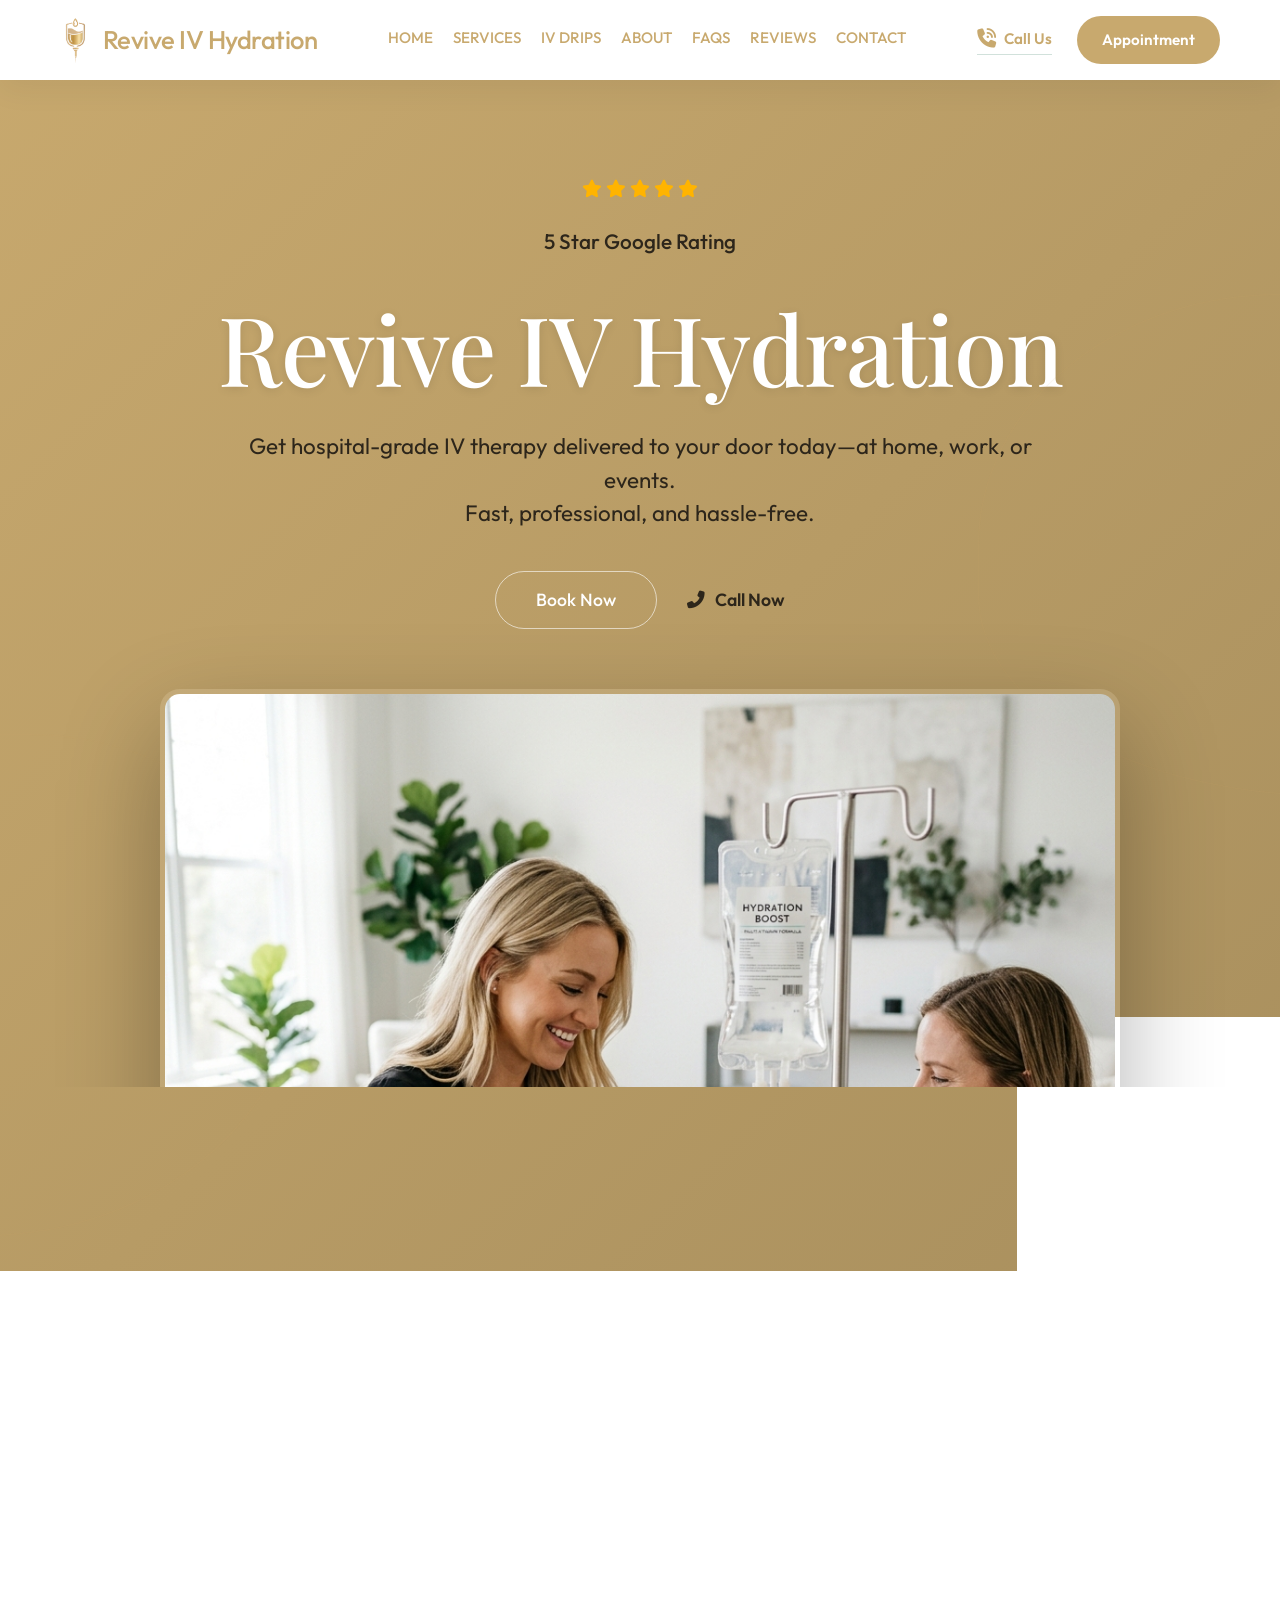
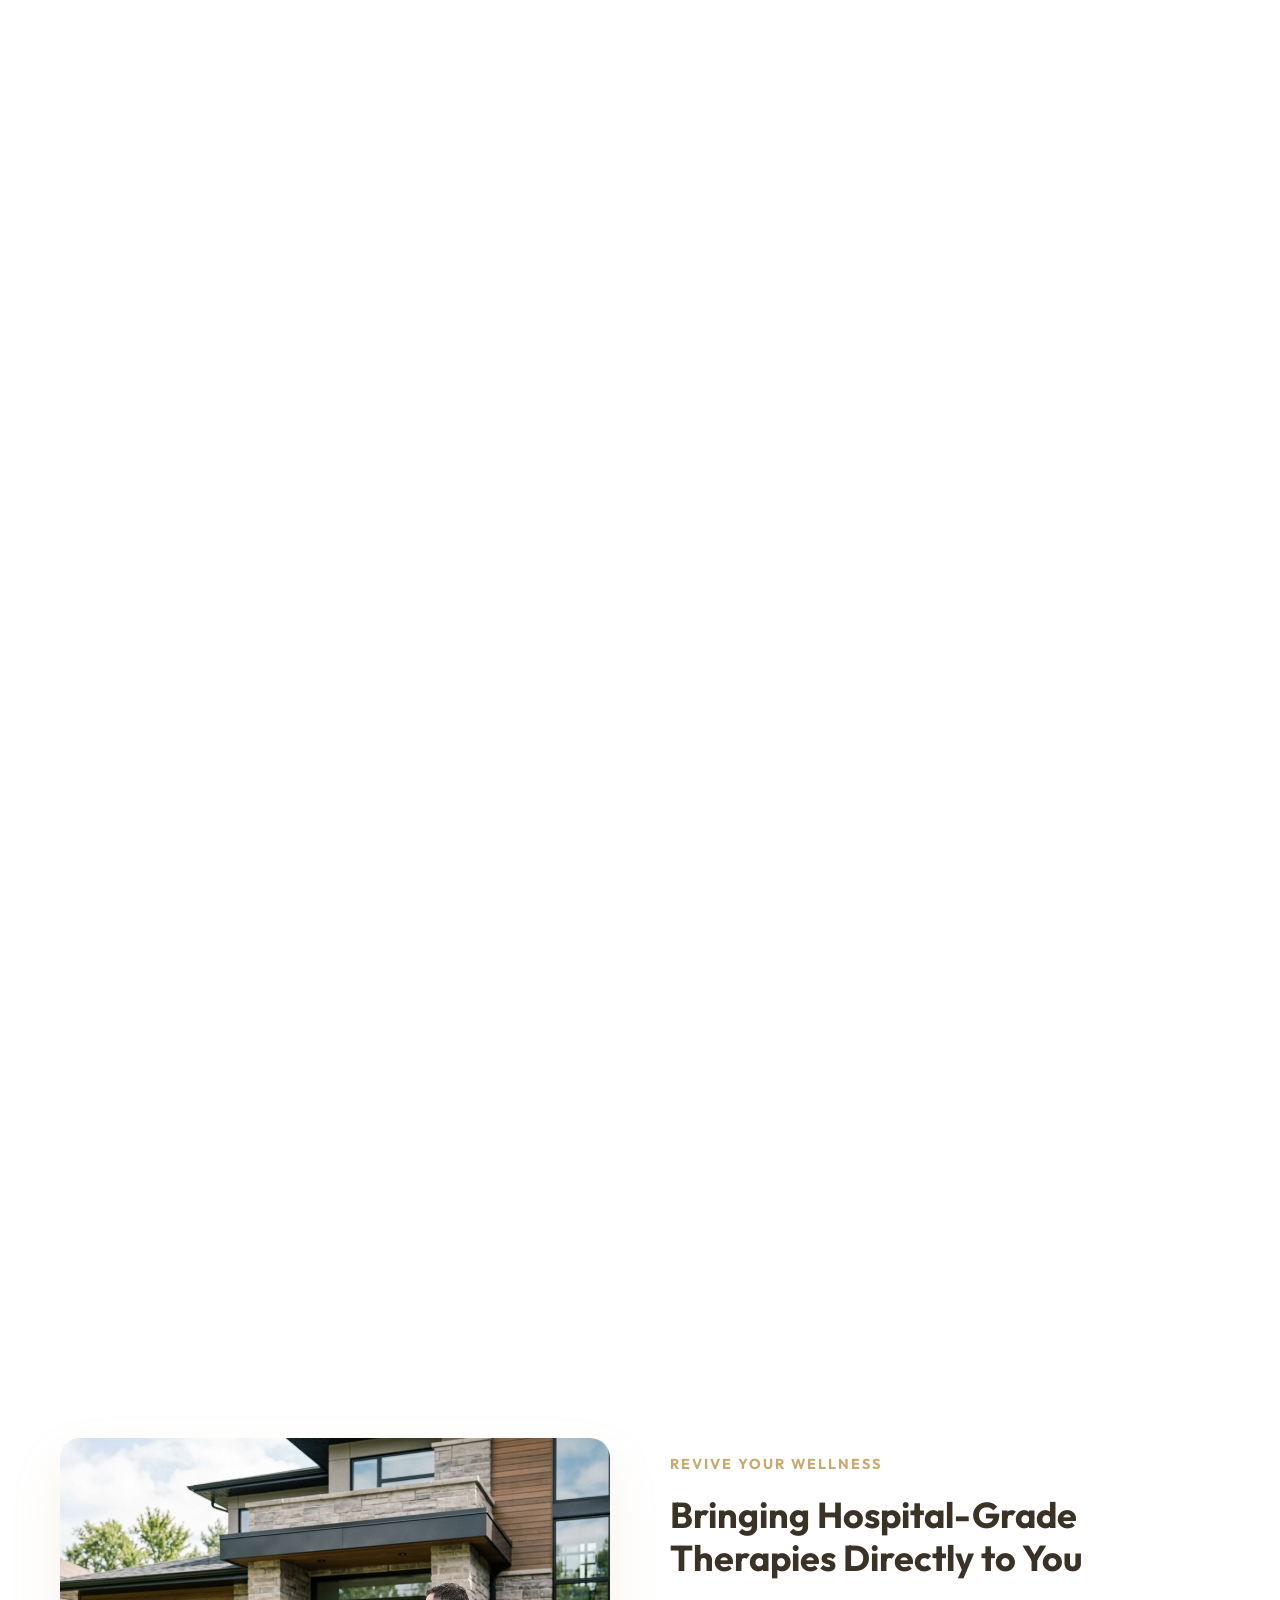
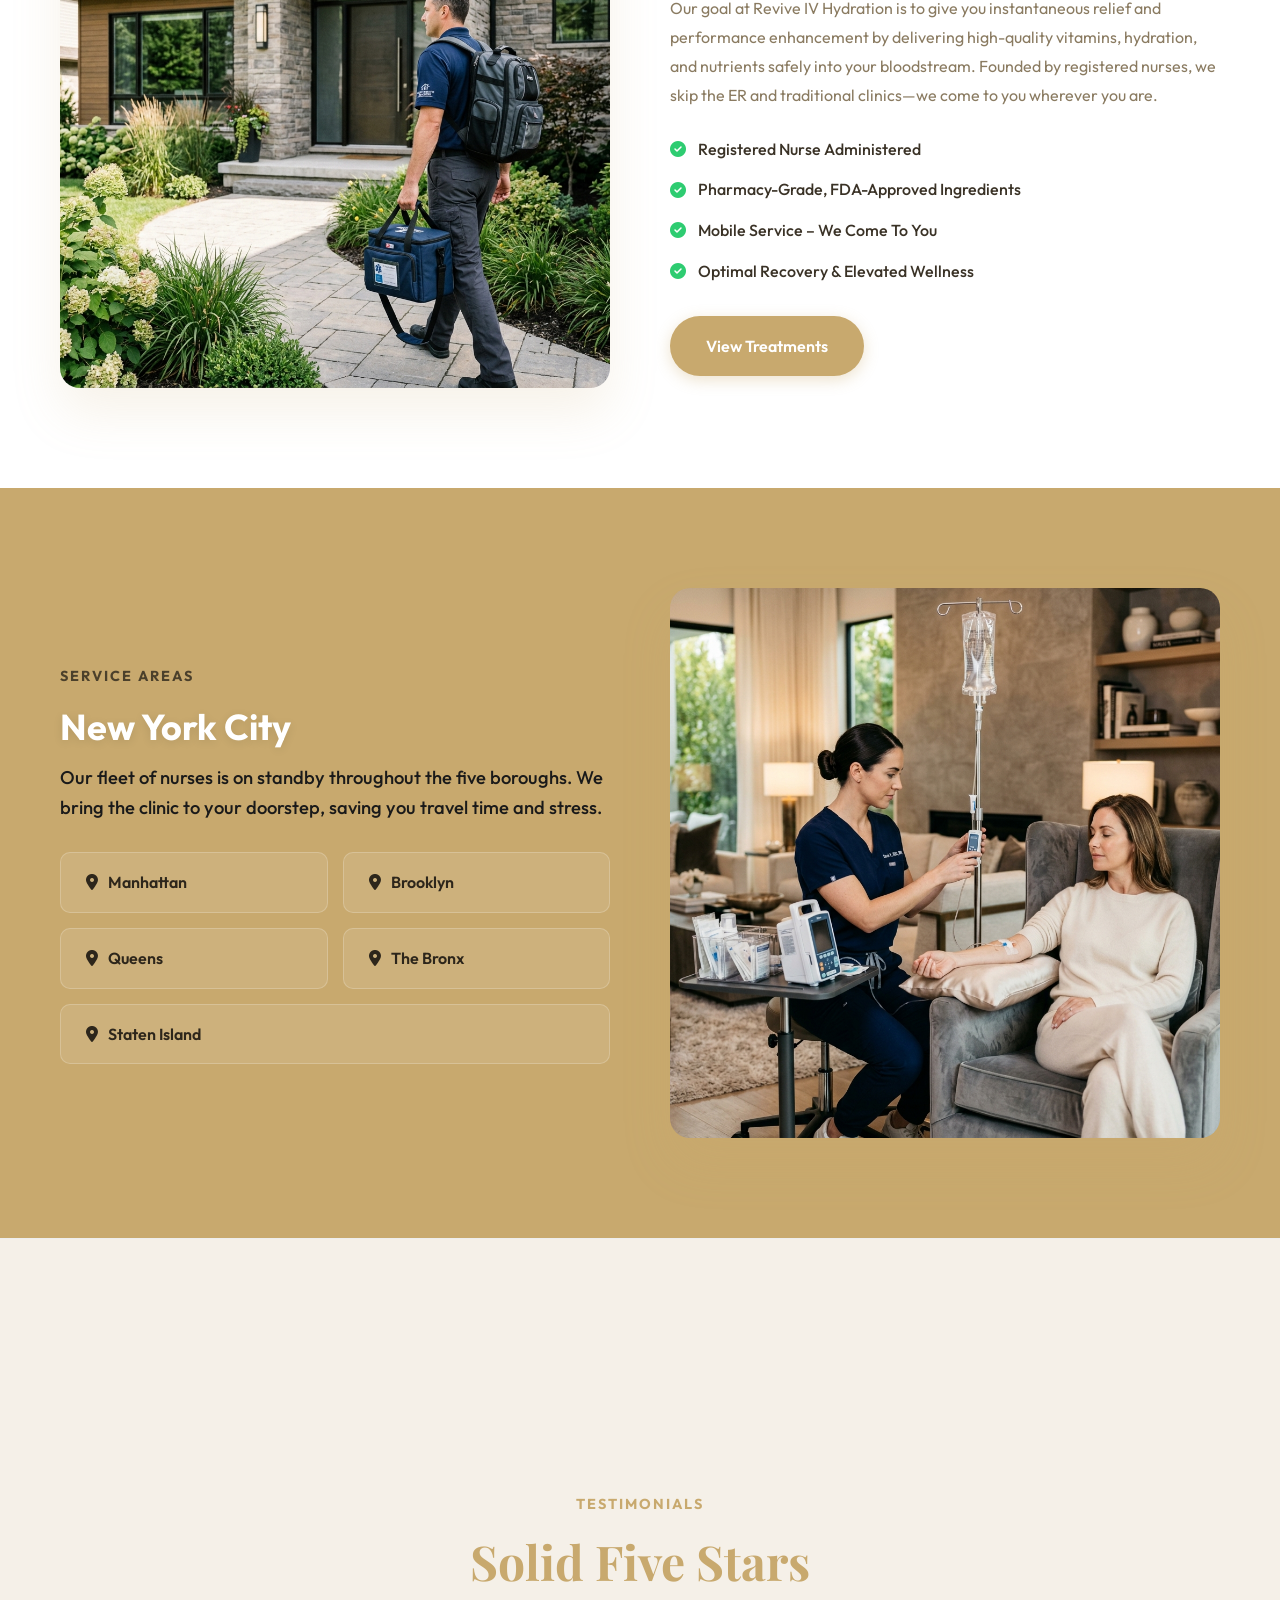
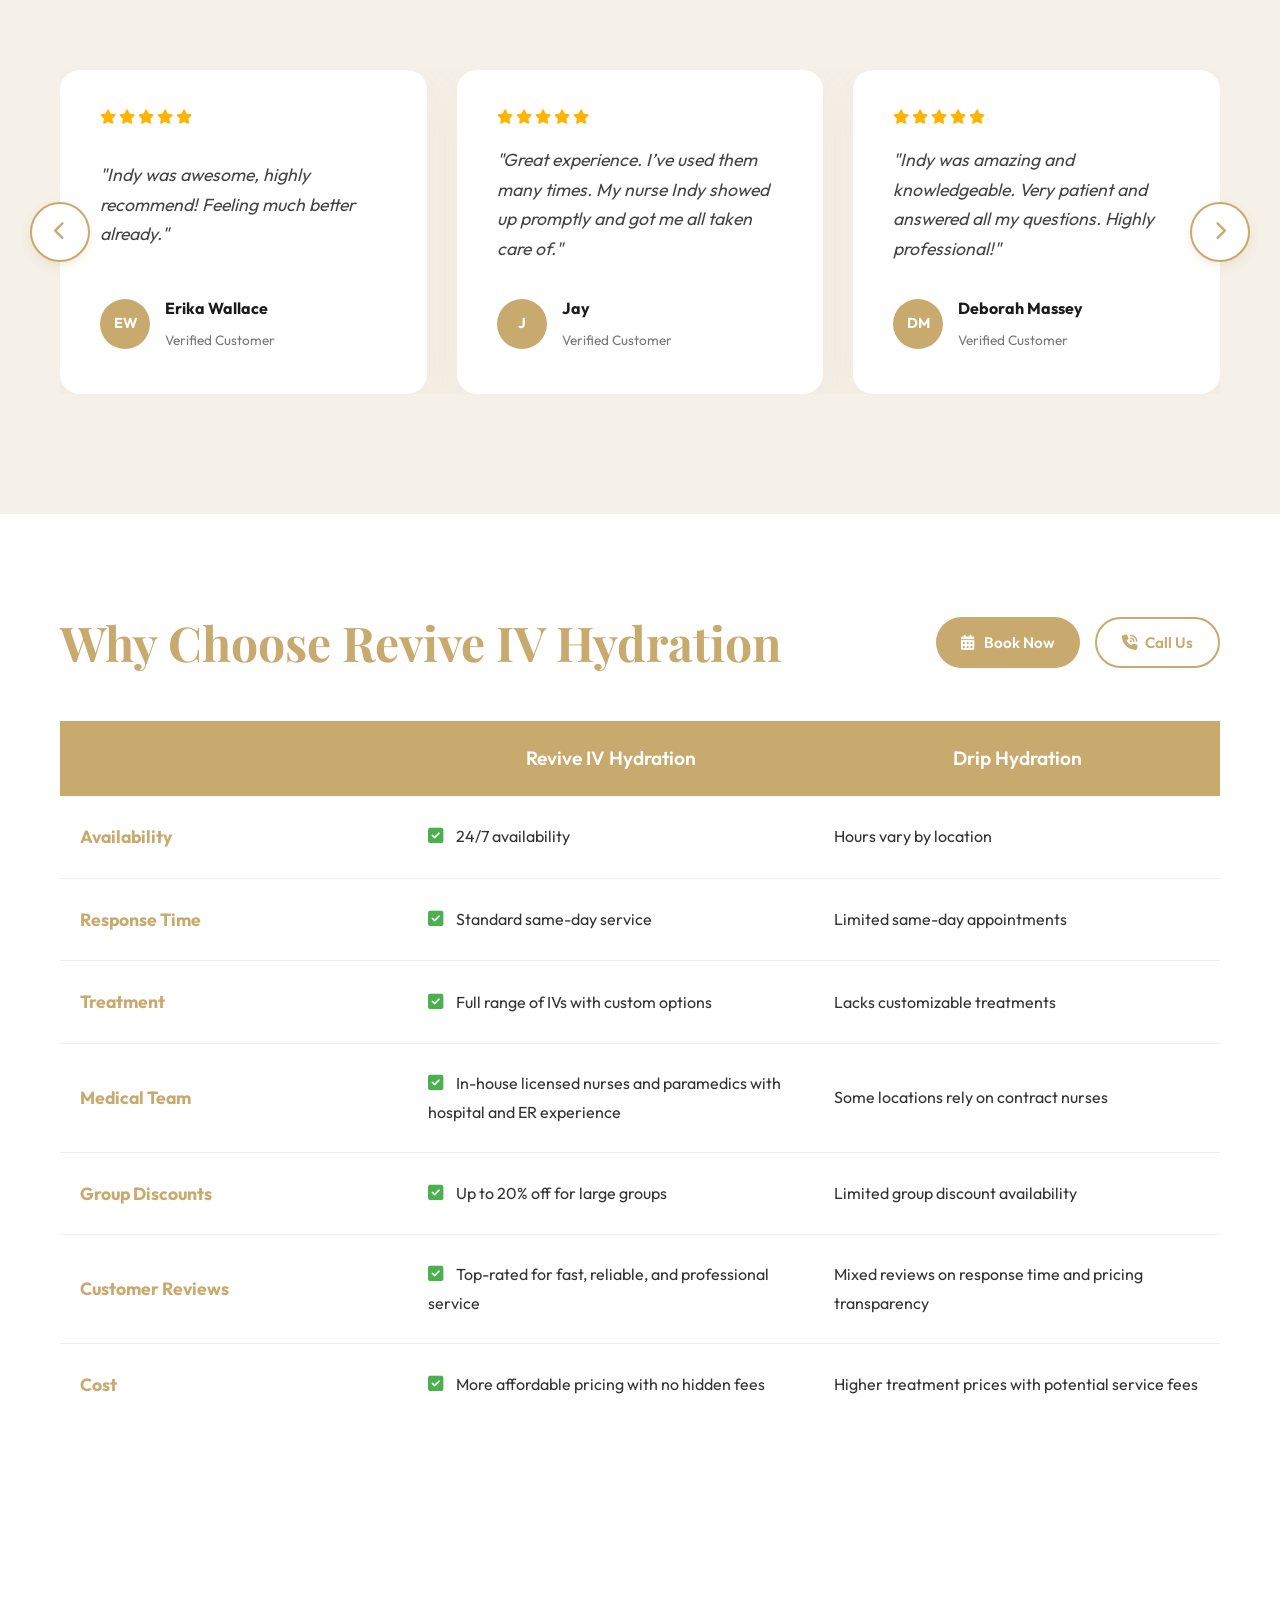
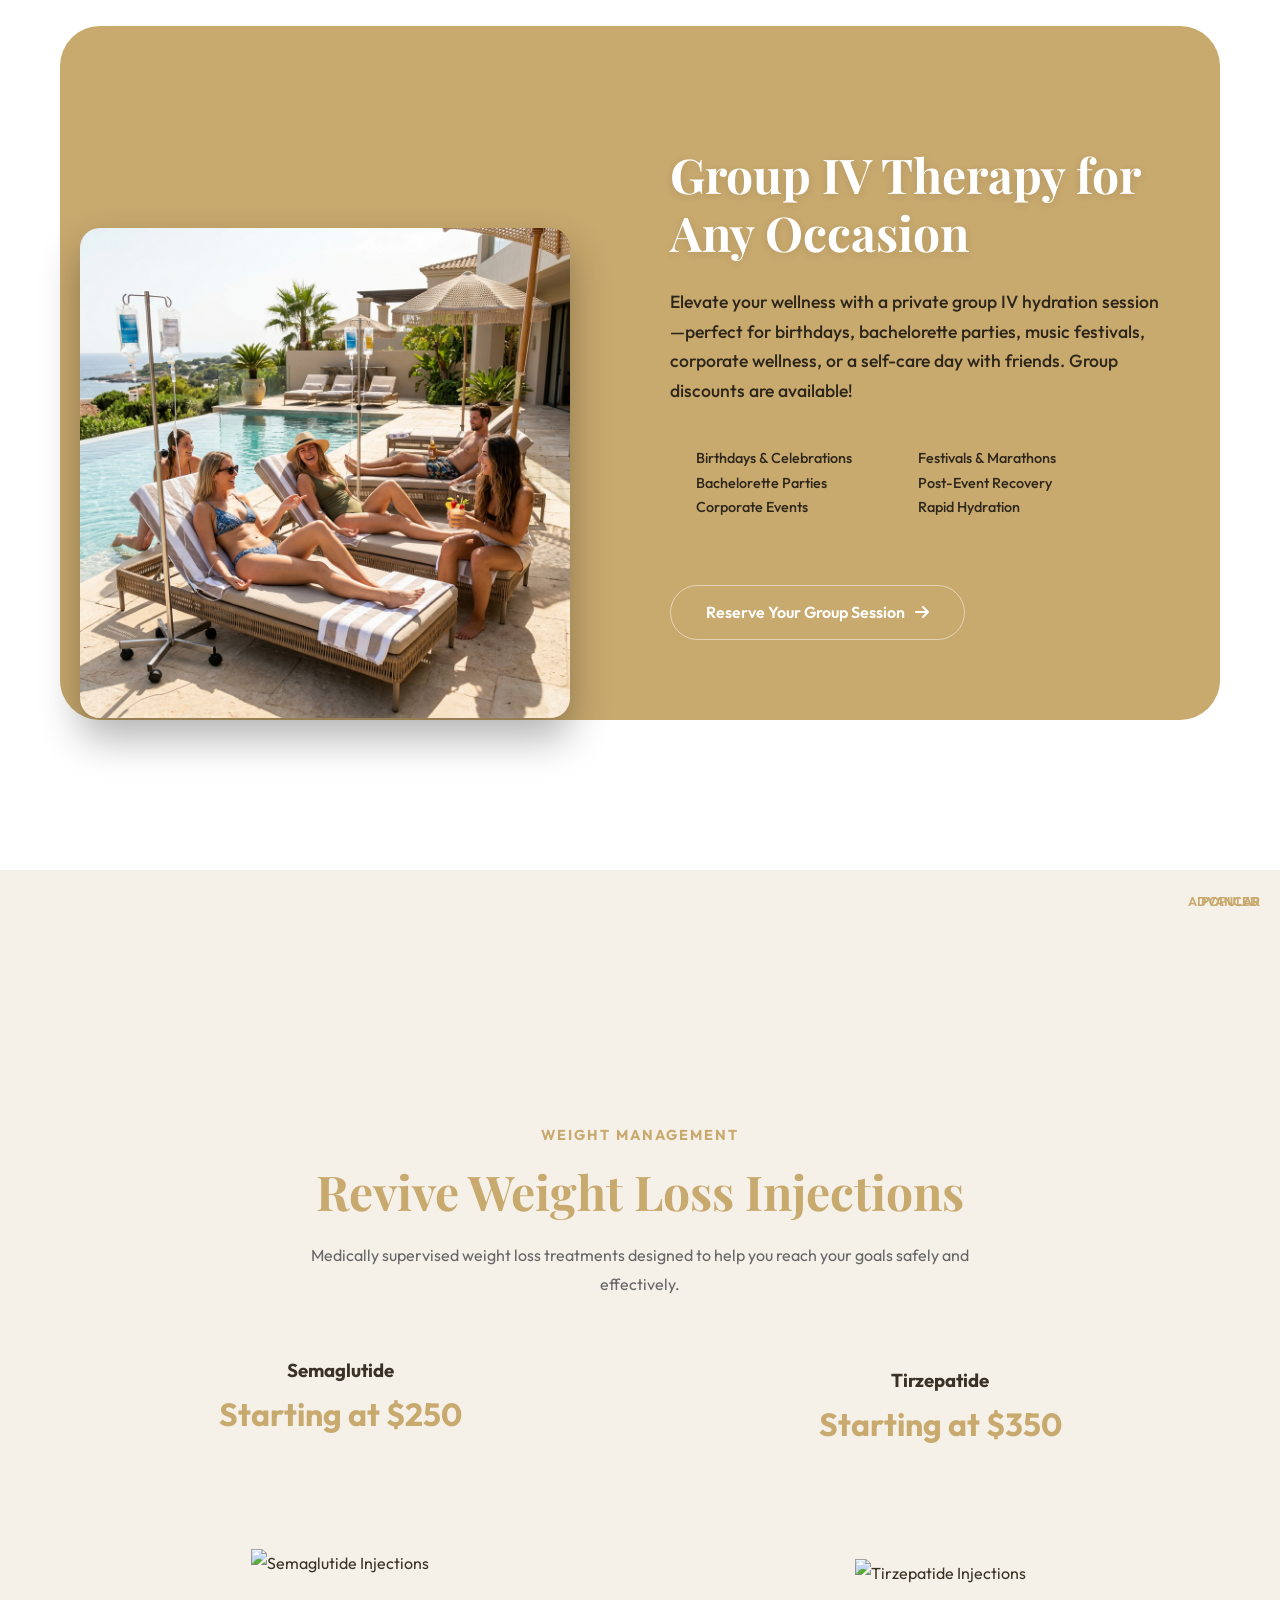
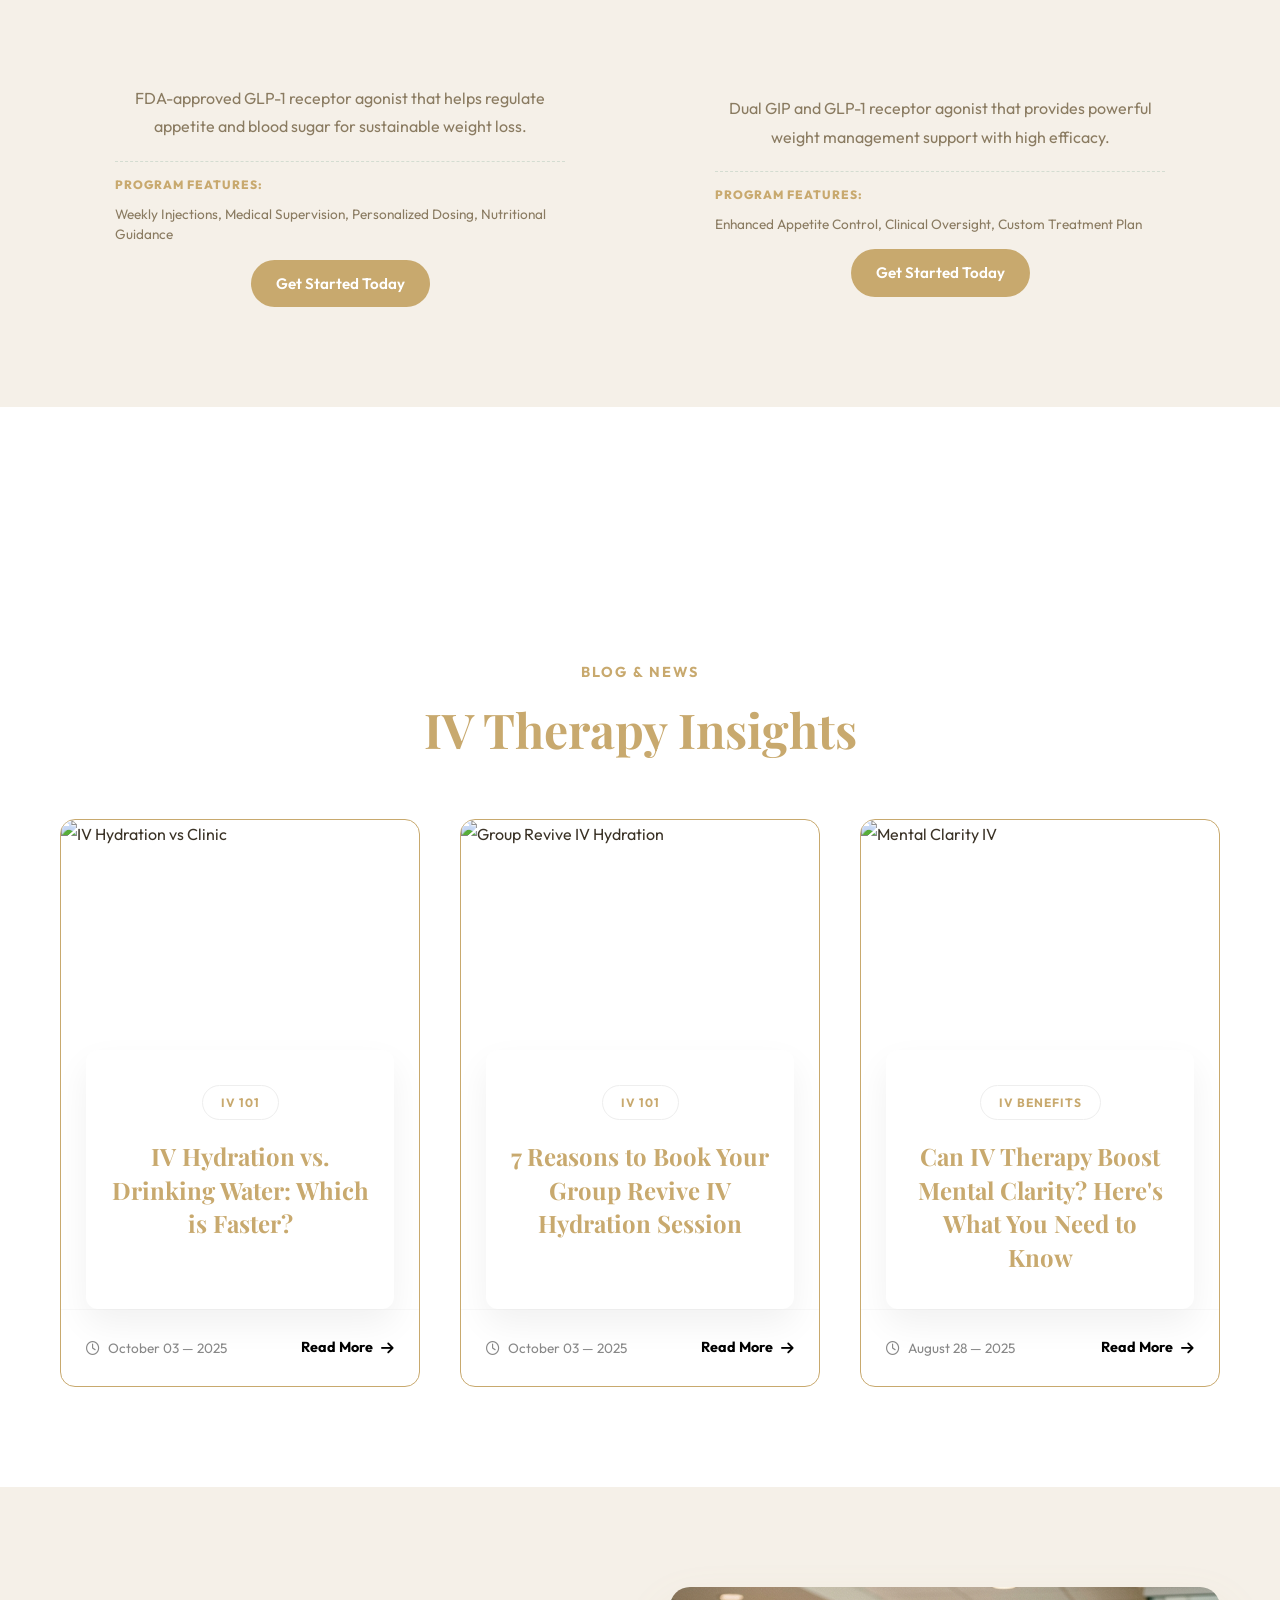
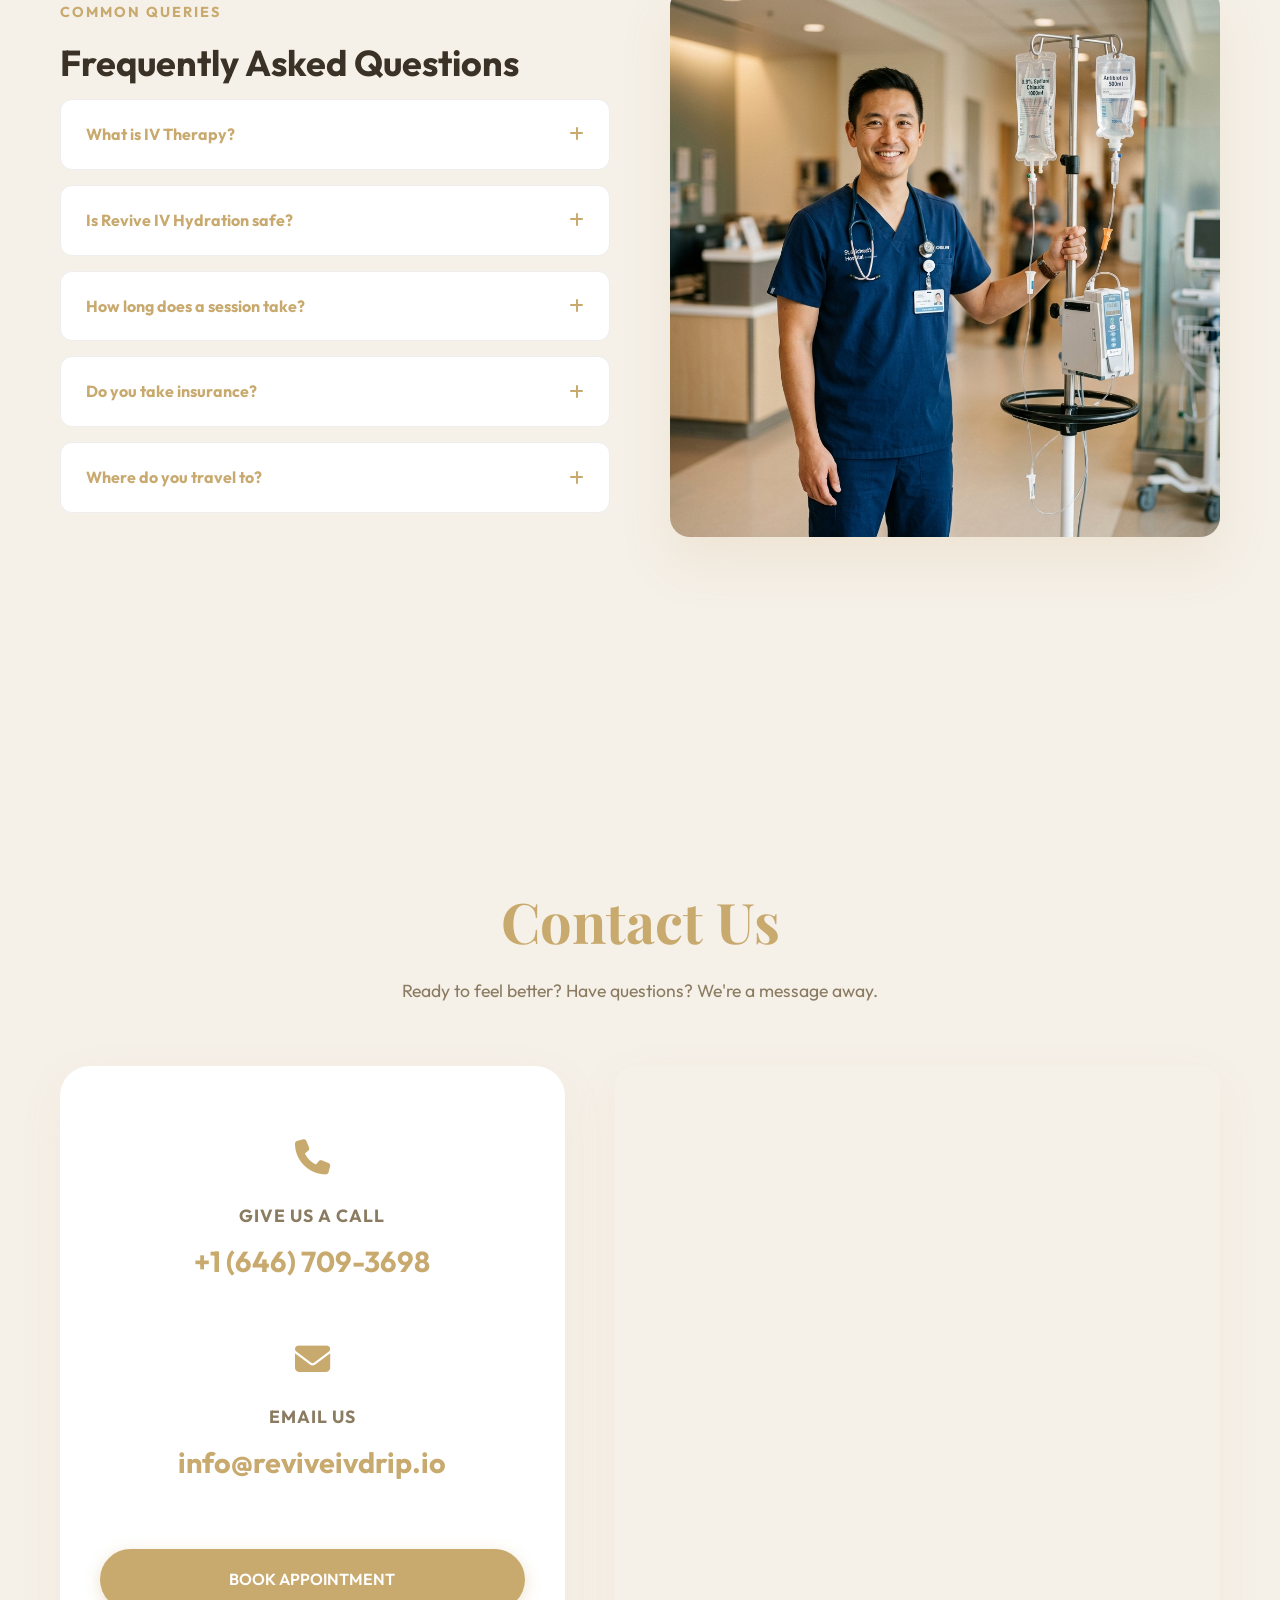
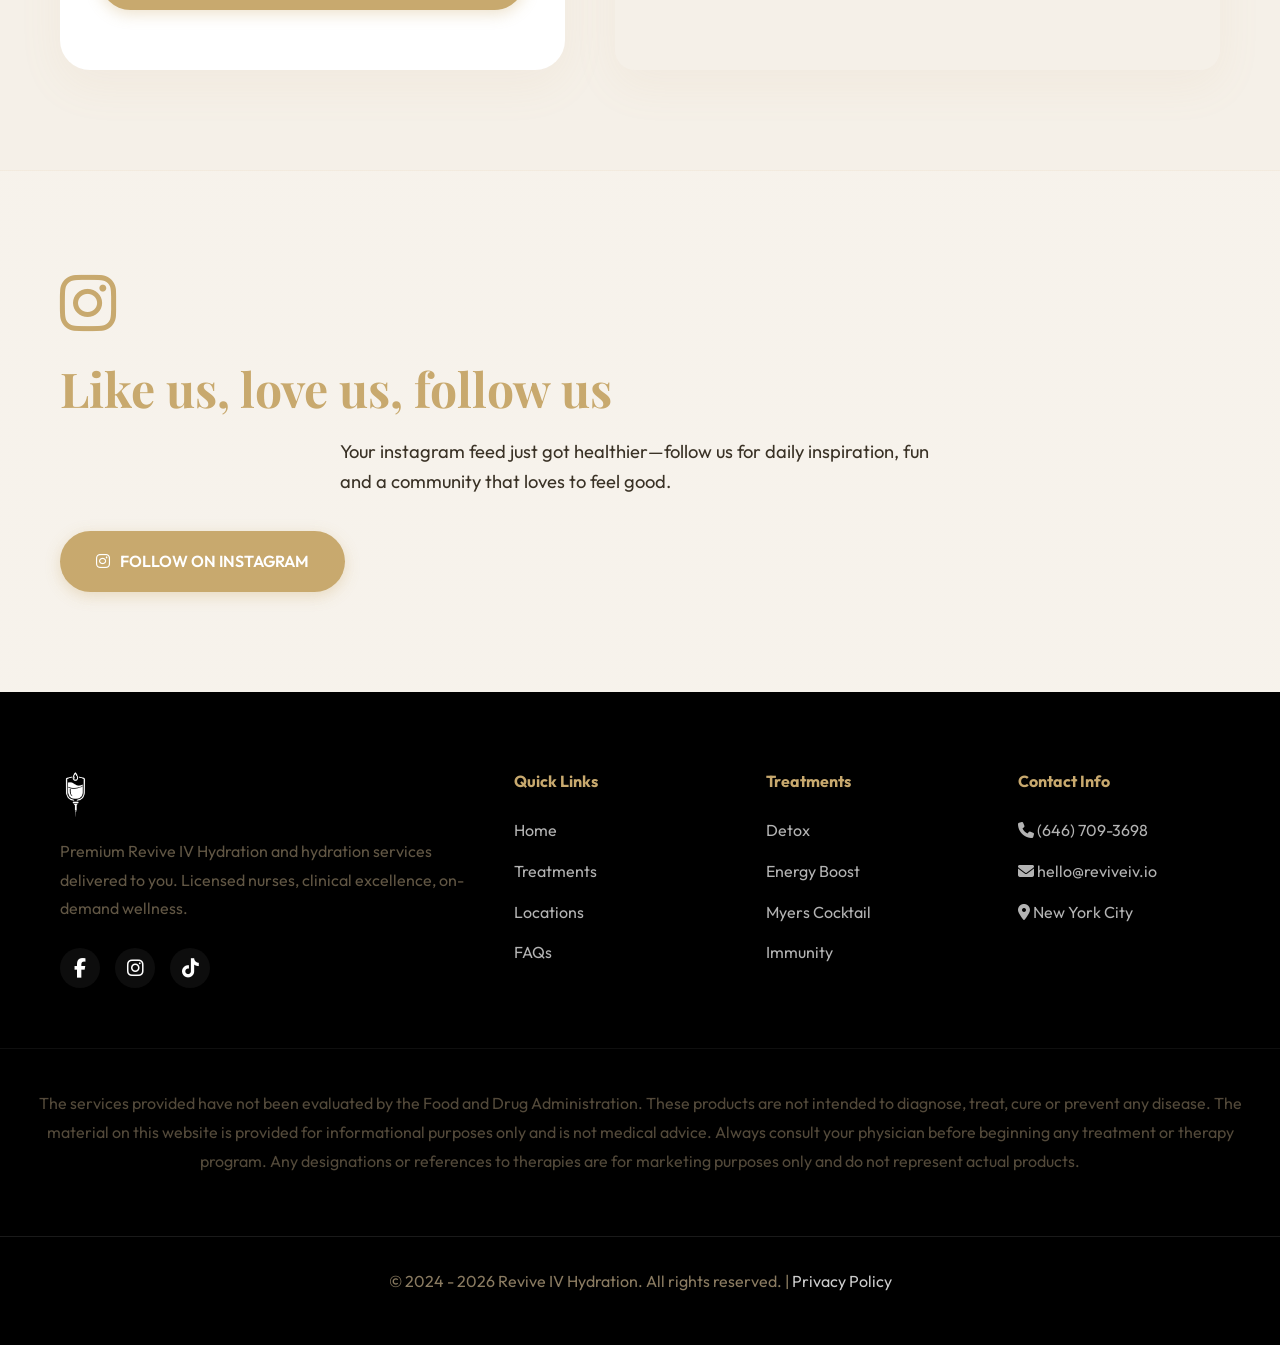
==== commit a2b94f82: "Sync content with live site: added Instagram section, updated social links, and fixed booking modal " ====
--- a/index.html
+++ b/index.html
@@ -639,6 +639,20 @@
             </div>
         </section>
 
+        <!-- Instagram Section -->
+        <section id="instagram" class="instagram-section">
+            <div class="container text-center">
+                <div class="instagram-content animate-up">
+                    <i class="fab fa-instagram instagram-main-icon"></i>
+                    <h2 class="playfair-title">Like us, love us, follow us</h2>
+                    <p>Your instagram feed just got healthier—follow us for daily inspiration, fun and a community that loves to feel good.</p>
+                    <a href="https://www.instagram.com/reviveivdrip_/" target="_blank" class="btn btn-gold">
+                        <i class="fab fa-instagram"></i> FOLLOW ON INSTAGRAM
+                    </a>
+                </div>
+            </div>
+        </section>
+
     </main>
 
     <!-- Footer -->
@@ -650,9 +664,9 @@
                 </a>
                 <p style="margin-top: 20px; opacity: 0.7;">Premium Revive IV Hydration and hydration services delivered to you. Licensed nurses, clinical excellence, on-demand wellness.</p>
                 <div class="social-links">
-                    <a href="#"><i class="fab fa-facebook-f"></i></a>
-                    <a href="#"><i class="fab fa-instagram"></i></a>
-                    <a href="#"><i class="fab fa-twitter"></i></a>
+                    <a href="https://www.facebook.com/profile.php?id=61570785538852" target="_blank"><i class="fab fa-facebook-f"></i></a>
+                    <a href="https://www.instagram.com/reviveivdrip_/" target="_blank"><i class="fab fa-instagram"></i></a>
+                    <a href="https://www.tiktok.com/@revive.iv.drip?_r=1&_t=ZS-95Y6xC3RF0z" target="_blank"><i class="fab fa-tiktok"></i></a>
                 </div>
             </div>
             
@@ -669,10 +683,10 @@
             <div class="footer-col">
                 <h4>Treatments</h4>
                 <ul>
-                    <li><a href="#">Detox</a></li>
-                    <li><a href="#">Energy Boost</a></li>
-                    <li><a href="#">Myers Cocktail</a></li>
-                    <li><a href="#">Immunity</a></li>
+                    <li><a href="detox-drip.html">Detox</a></li>
+                    <li><a href="energy-boost-drip.html">Energy Boost</a></li>
+                    <li><a href="myers-cocktail-drip.html">Myers Cocktail</a></li>
+                    <li><a href="immunity-drip.html">Immunity</a></li>
                 </ul>
             </div>
             
--- a/css/style.css
+++ b/css/style.css
@@ -1899,3 +1899,28 @@
     box-shadow: 0 0 0 4px rgba(200, 169, 110, 0.1);
 }
 
+/* Instagram Section */
+.instagram-section {
+    padding: 100px 0;
+    background: linear-gradient(rgba(245, 240, 232, 0.85), rgba(245, 240, 232, 0.85)), url('https://images.unsplash.com/photo-1511632765486-a01980e01a18?auto=format&fit=crop&w=1920');
+    background-size: cover;
+    background-position: center;
+    position: relative;
+    border-top: 1px solid rgba(200, 169, 110, 0.1);
+}
+
+.instagram-main-icon {
+    font-size: 4rem;
+    color: var(--accent);
+    margin-bottom: 25px;
+    display: block;
+}
+
+.instagram-content p {
+    max-width: 600px;
+    margin: 0 auto 35px;
+    font-size: 1.15rem;
+    color: var(--text-dark);
+    line-height: 1.6;
+}
+
